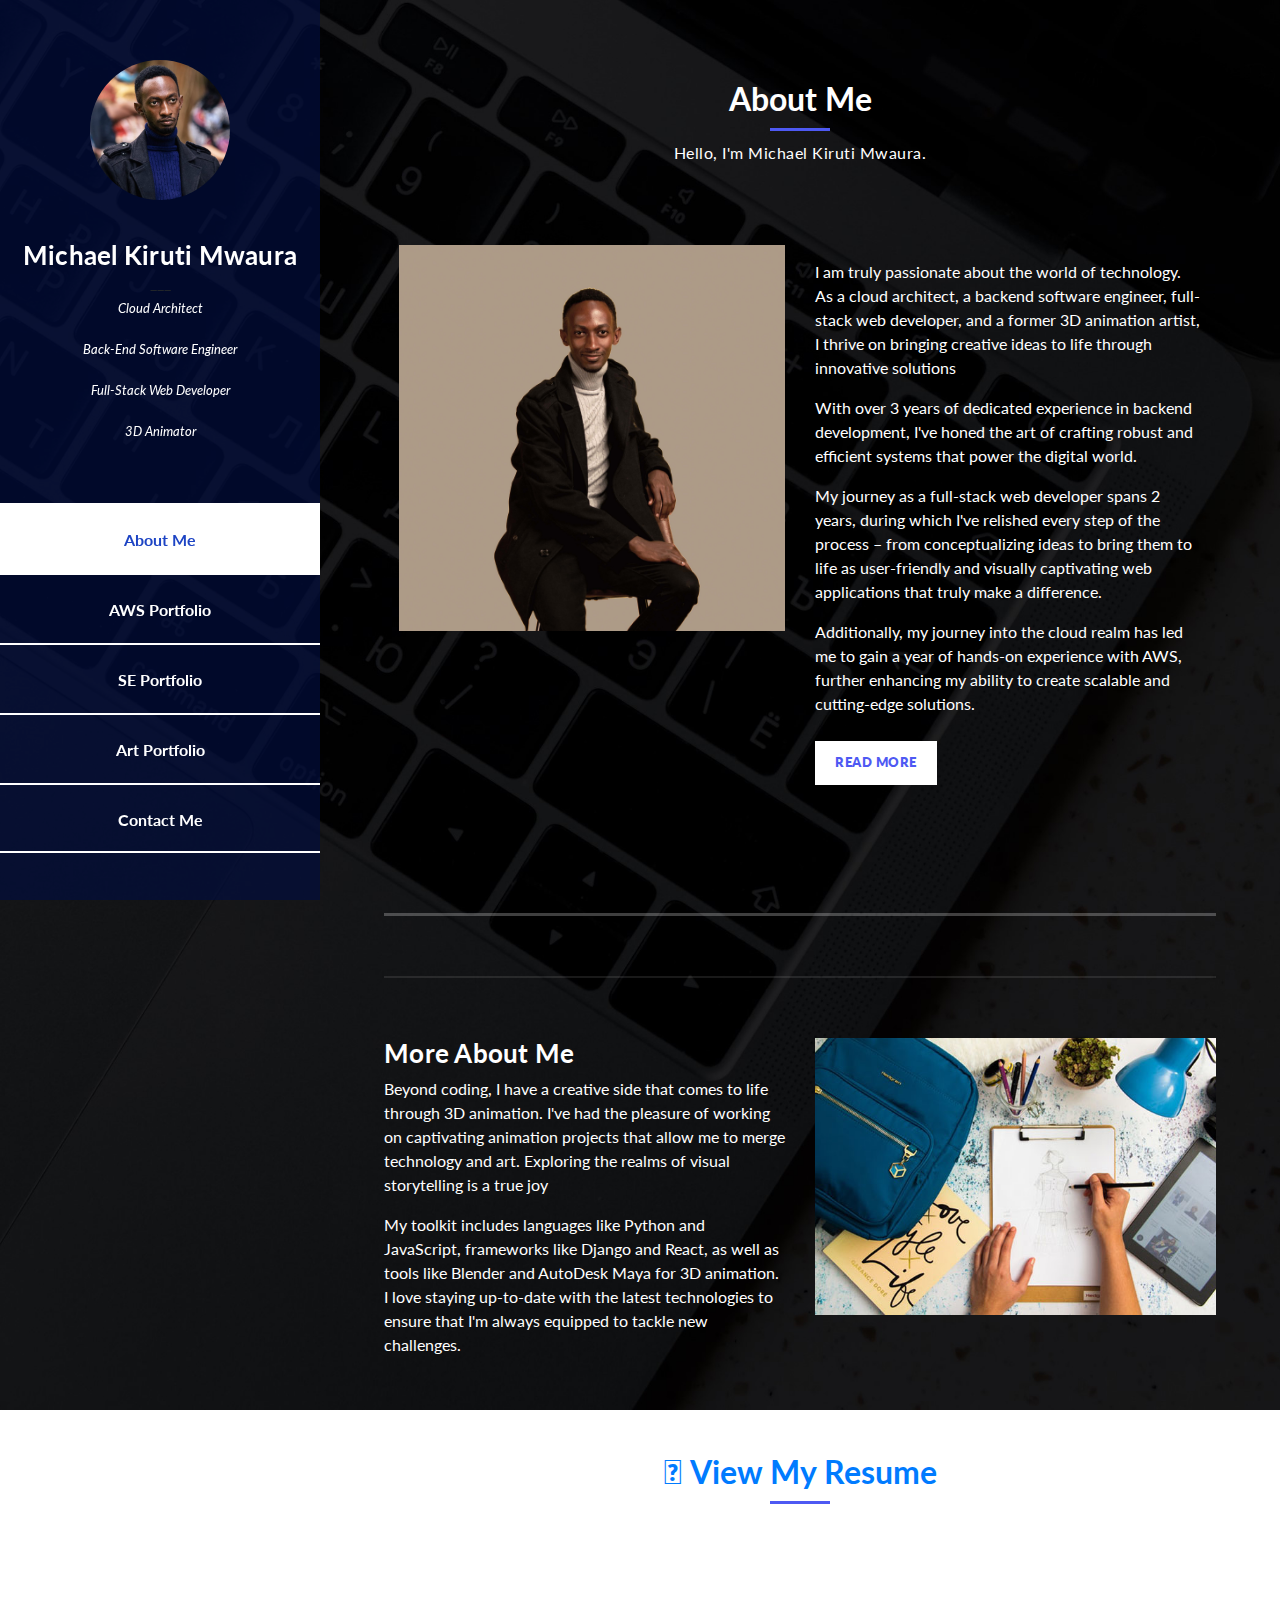
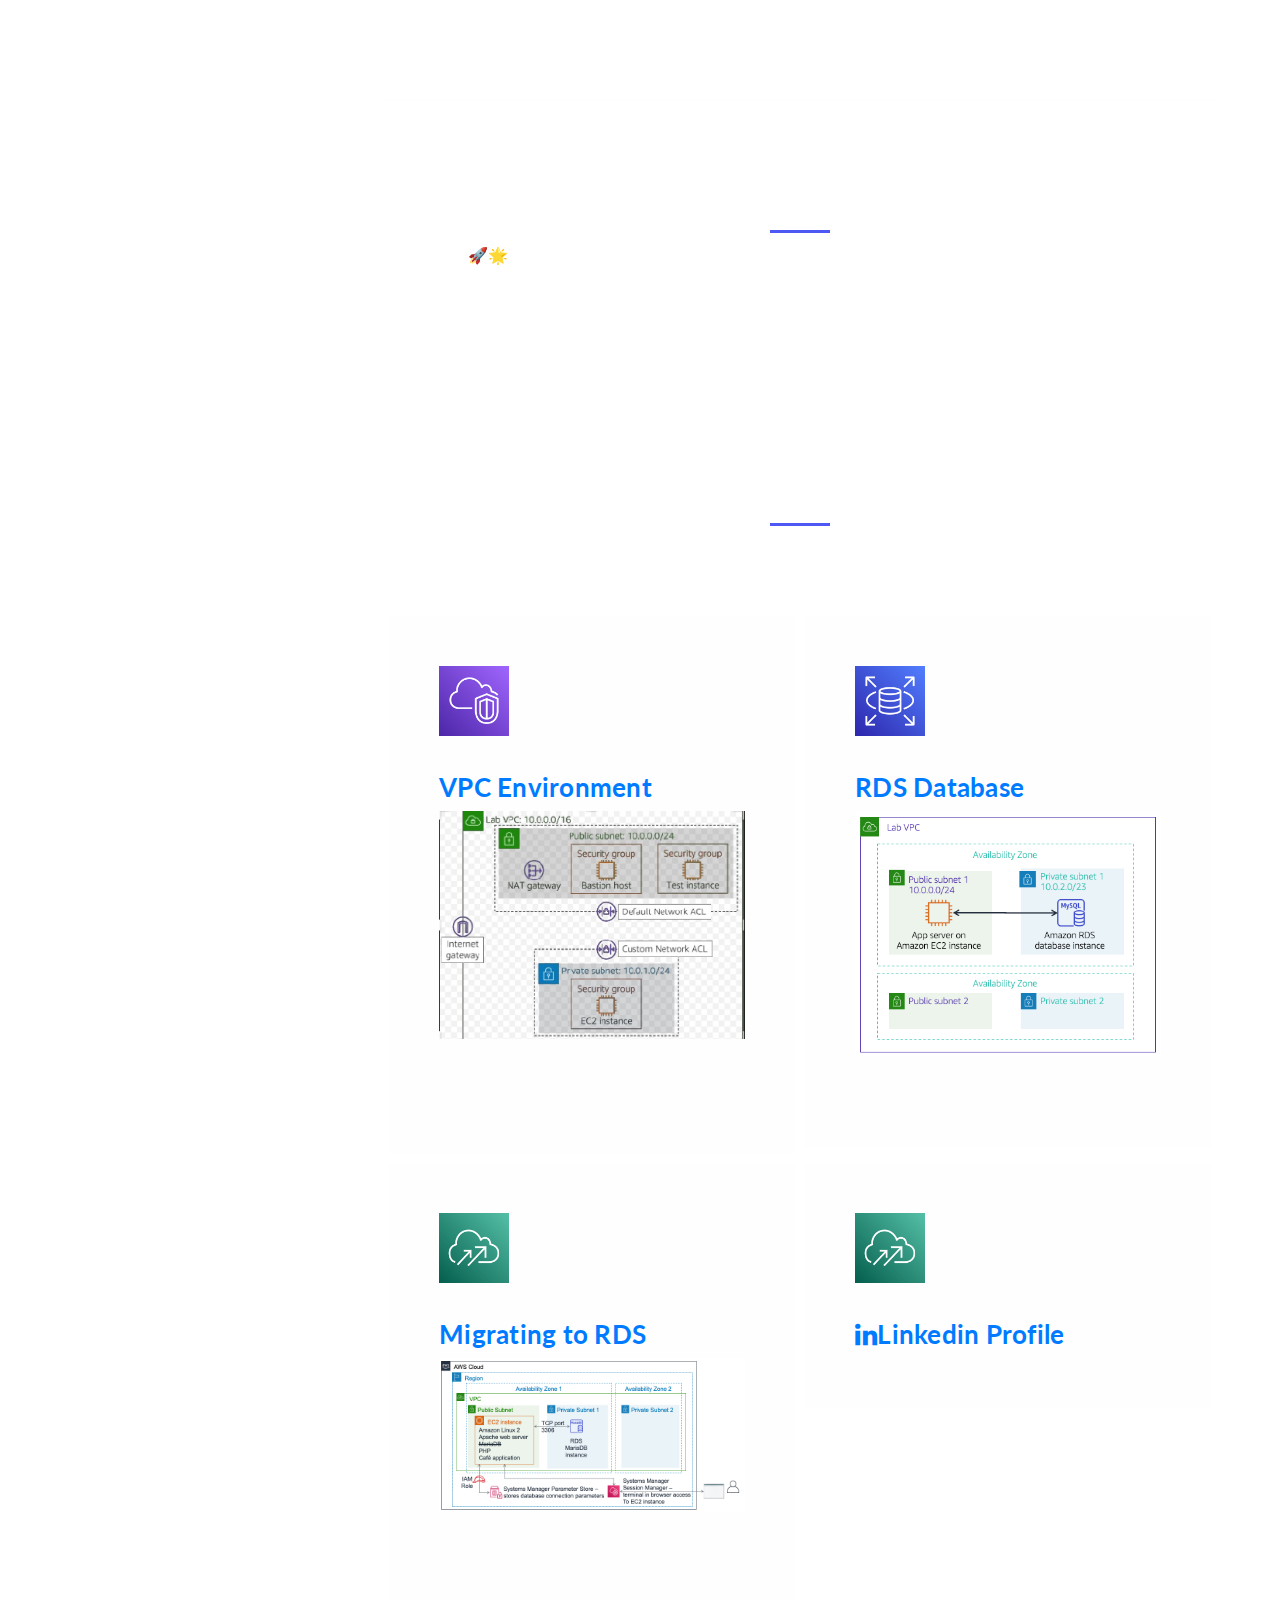
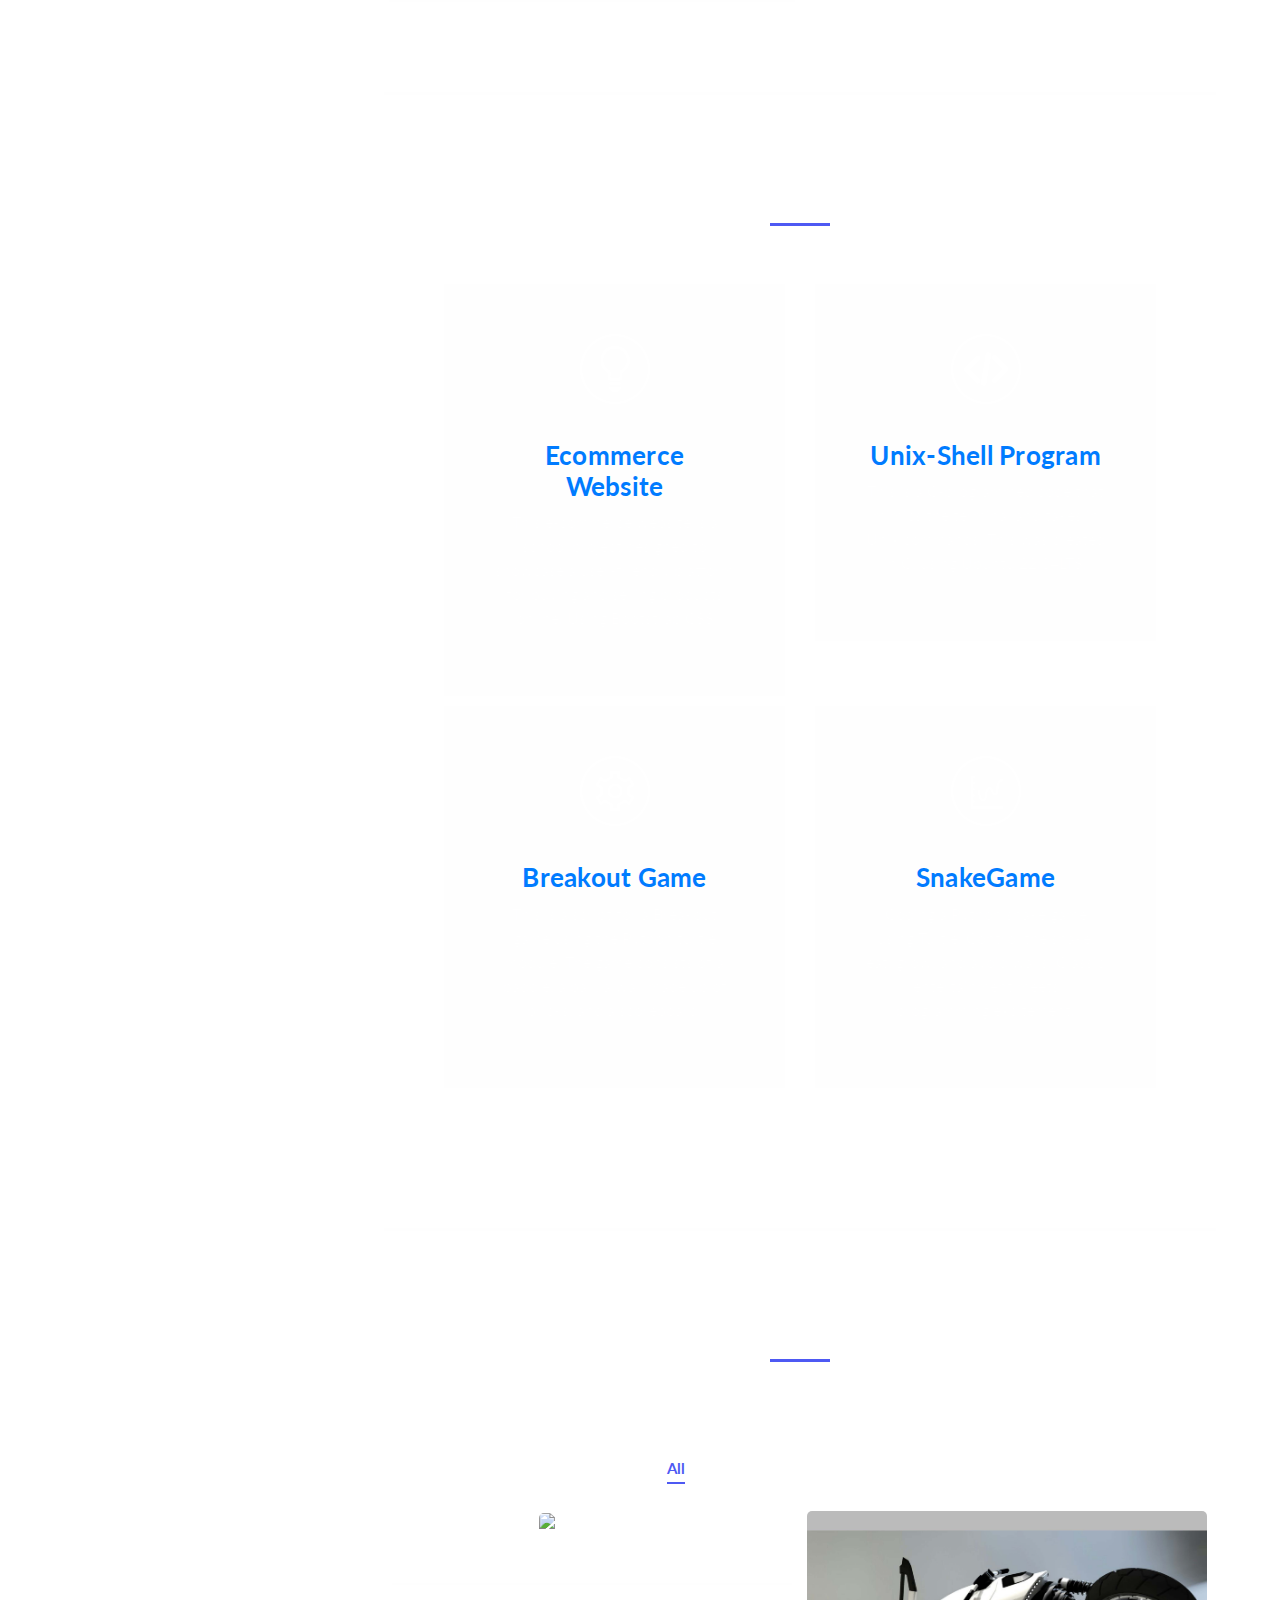
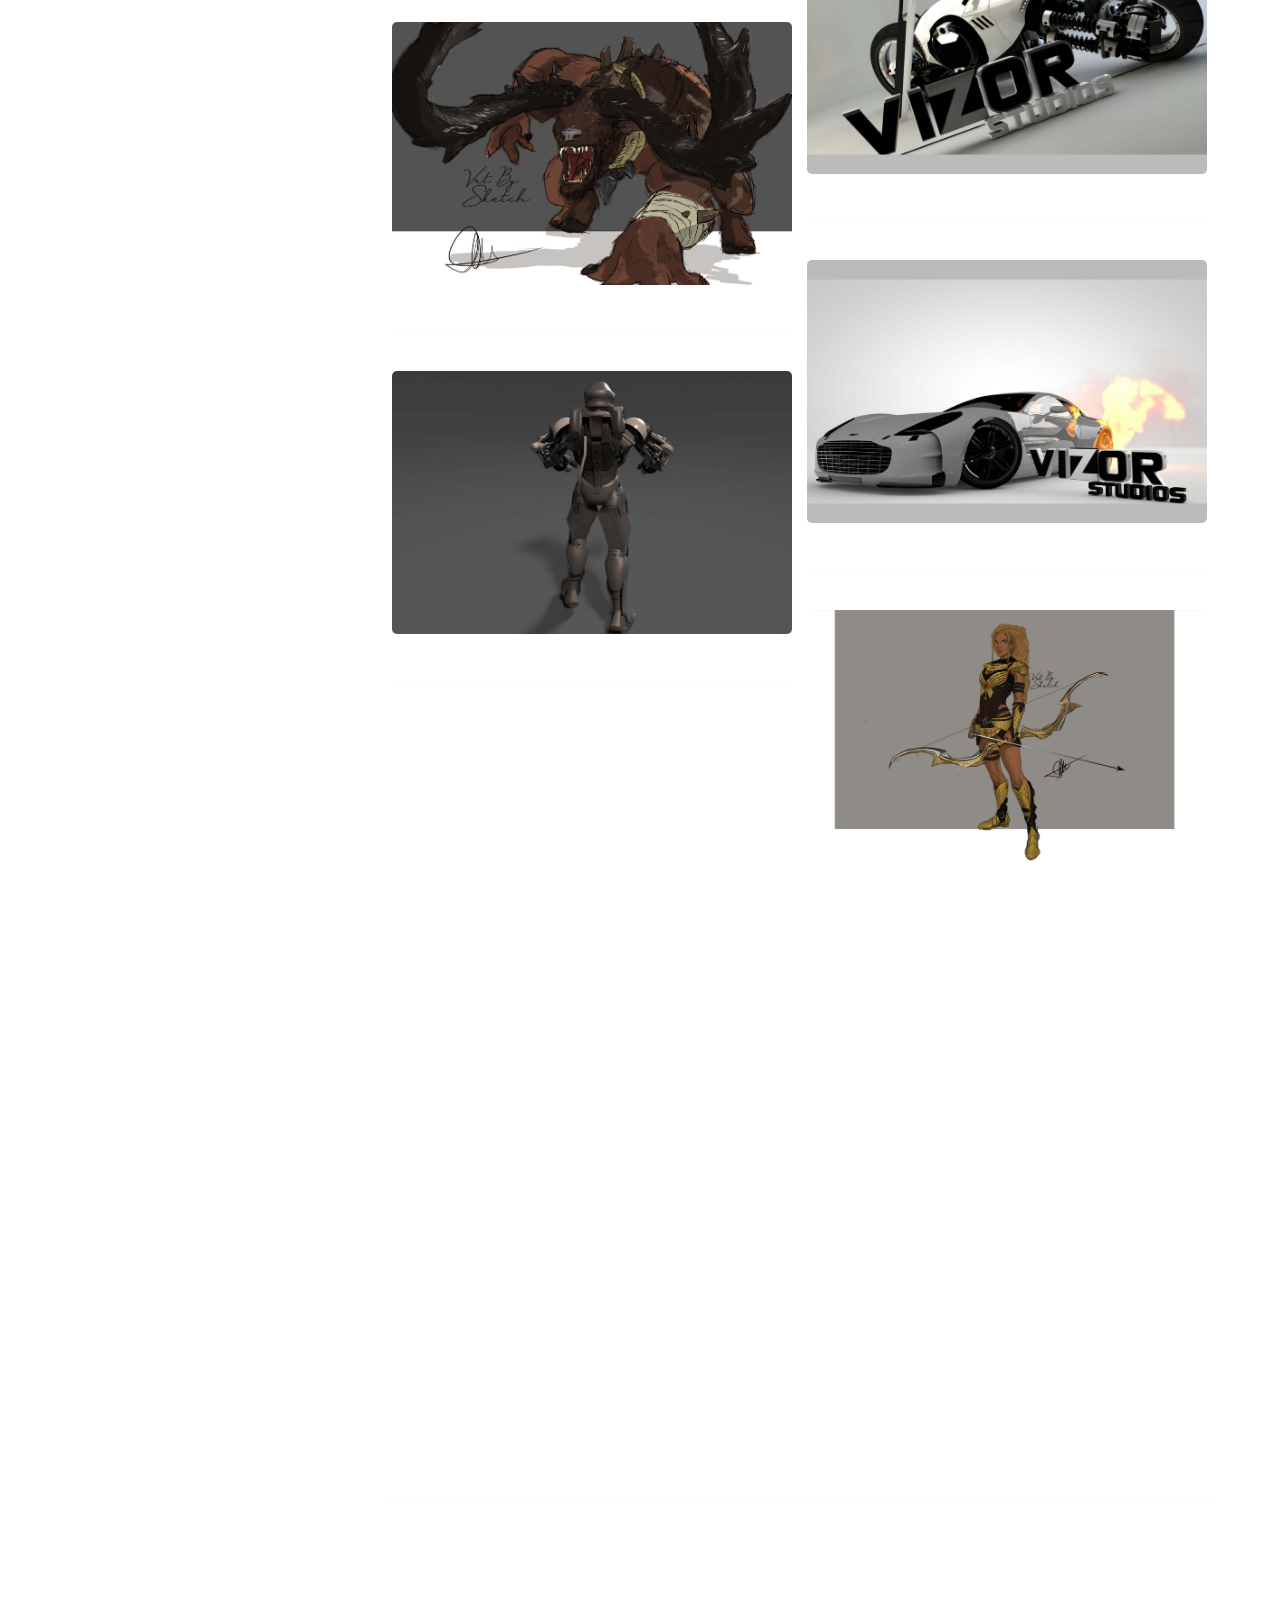
==== index.html @ 25916f0a "Update index.html" ====
<!DOCTYPE html>
<html lang="en">
  <head>
    <meta charset="utf-8" />
    <meta
      name="viewport"
      content="width=device-width, initial-scale=1, shrink-to-fit=no"
    />
    <meta name="description" content="" />
    <meta name="author" content="" />
    <link
      href="https://fonts.googleapis.com/css?family=Lato:100,300,400,700,900"
      rel="stylesheet"
    />
    <link rel="icon" href="assets/images/a-i.ico" type="image/x-icon">
    <link rel="shortcut icon" href="assets/images/a-i.ico" type="image/x-icon">
    <script src="https://kit.fontawesome.com/7d2559c882.js" crossorigin="anonymous"></script>

    <title>Michael</title>
    <!-- Bootstrap core CSS -->
    <link href="vendor/bootstrap/css/bootstrap.min.css" rel="stylesheet" />

    <!-- Additional CSS Files -->
    <link rel="stylesheet" href="assets/css/fontawesome.css" />
    <link rel="stylesheet" href="assets/css/templatemo-style.css" />
    <link rel="stylesheet" href="assets/css/owl.css" />
    <link rel="stylesheet" href="assets/css/lightbox.css" />
  </head>

  <body>
    <div id="page-wraper">
      <!-- Sidebar Menu -->
      <div class="responsive-nav">
        <i class="fa fa-bars" id="menu-toggle"></i>
        <div id="menu" class="menu">
          <i class="fa fa-times" id="menu-close"></i>
          <div class="container">
            <div class="image">
              <a href="#"><img src="assets/images/author-image.jpg" alt="" /></a>
            </div>
            <div class="author-content">
              <h4>Michael Kiruti Mwaura</h4>
              <div class="line-dec">___</div>
              <p><span>Cloud Architect</span></p>
              <p><span>Back-End Software Engineer</span></p>
              <p><span>Full-Stack Web Developer</span></p>
              <p><span>3D Animator</span></p>
            </div>
            <nav class="main-nav" role="navigation">
              <ul class="main-menu">
                <li><a href="#section1">About Me</a></li>
                <li><a href="#section2">AWS Portfolio</a></li>
                <li><a href="#section3">SE Portfolio</a></li>
                <li><a href="#section4">Art Portfolio</a></li>
                <li><a href="#section5">Contact Me</a></li>
              </ul>
            </nav>
            <div class="social-network">
              <ul class="soial-icons">
                <li>
                  <a href="https://www.linkedin.com/in/michaelkiruti/" target="_blank"><i class="fa fa-linkedin"></i></a>
                </li>
                <li>
                  <a href="https://github.com/Kiruti01" target="_blank"><i class="fa-brands fa-github"></i></a>
                </li>
                <li>
                  <a href="https://twitter.com/the_lordmikey" target="_blank"><i class="fa-brands fa-x-twitter"></i></a>
                </li>
                <li>
                  <a href="https://www.instagram.com/lordmikeyofficial/" target="_blank"><i class="fa fa-instagram"></i></a>
                </li>
                <li>
                  <a href="https://vimeo.com/michaelkiruti" target="_blank"><i class="fa fa-vimeo" aria-hidden="true"></i></a>
                </li>
              </ul>
            </div>
            <div class="copyright-text">
              <p>©Kiruti Michael, 2023</p>
            </div>
          </div>
        </div>
      </div>

      <section class="section about-me" data-section="section1">
        <div class="container">
          <div class="section-heading">
            <h2>About Me</h2>
            <div class="line-dec"></div>
            <span
              >Hello, I'm Michael Kiruti Mwaura.</span
            >
          </div>
          <div class="left-image-post">
            <div class="row">
              <div class="col-md-6">
                <div class="left-image">
                  <img src="assets/images/left-img.jpg" alt="" />
                </div>
              </div>
              <div class="col-md-6">
                <div class="right-text">
                  <p>
                    I am truly passionate about the world of technology. 
                    As a cloud architect, a backend software engineer, full-stack web developer, and a former 3D animation artist, 
                    I thrive on bringing creative ideas to life through innovative solutions
                  </p>
                  <p>
                    With over 3 years of dedicated experience in backend development, 
                    I've honed the art of crafting robust and efficient systems that power the digital world.
                  </p>
                  <p>
                    My journey as a full-stack web developer spans 2 years, 
                  during which I've relished every step of the process – from conceptualizing ideas 
                  to bring them to life as user-friendly and visually captivating web applications 
                  that truly make a difference.
                  </p> 
                  <p>
                    Additionally, my journey into the cloud realm 
                  has led me to gain a year of hands-on experience with AWS, 
                  further enhancing my ability to create scalable and cutting-edge solutions.
                  </p>
                  <div class="white-button">
                    <a href="bio.html" target="_blank">Read More</a>
                  </div>
                </div>
              </div>
            </div>
          </div>
          <div class="container">
            <a href=""><br></a>
          </div>
          <div class="container">
            <a href=""><br></a>
          </div>
        </div>
      </section>
      <section class="section about-me" data-section="section1">
        
        <div class="right-image-post">
          <div class="row">
            <div class="col-md-6">
              <div class="left-text">
                <h4>More About Me</h4>
                <p>
                    Beyond coding, I have a creative side that comes to life through 3D animation. 
                    I've had the pleasure of working on captivating animation projects that allow me to merge 
                    technology and art. Exploring the realms of visual storytelling is a true joy
                  </p>
                <p>
                  My toolkit includes languages like Python and JavaScript, frameworks like Django and React, 
                  as well as tools like Blender and AutoDesk Maya for 3D animation. 
                  I love staying up-to-date with the latest technologies to ensure that 
                  I'm always equipped to tackle new challenges.
                </p>
              </div>
            </div>
            <div class="col-md-6">
              <div class="right-image">
                <img src="assets/images/right-image.jpg" alt="" />
              </div>
            </div>
            <div class="container">
              <div class="section-heading">
                <h2>
                  <a href="assets/Michael Mwaura Resume.pdf" download="Michael_Mwaura_Resume.pdf">
                      <i class="fa-solid fa-download"></i> View My Resume
                  </a>
                </h2>
              
                <div class="line-dec"></div>
                <img src="assets/images/Michael Mwaura Resume.jpg" alt="" style="max-width: 30%; height: auto;">
                
              </div>
  
            </div>
          </div>
        </div>
      </section>

      <section class="section my-services" data-section="section2">
        <div class="container">
          <div class="section-heading">
            <h2>What I’m good at?</h2>
            <div class="line-dec"></div>
            <span
              >🚀🌟 With a dynamic skill set encompassing Python programming, 
              AWS cloud expertise, front-end, and back-end development, 
              as well as a flair for art and animation, I 
              excel in crafting seamless digital experiences that marry technology and creativity.</span
            >
               
            
          </div>
          
          
            
          
          <div class="section-heading">
            <h2>AWS Portfolio</h2>
            <div class="line-dec"></div>
          </div>
          <div class="row">
            <div class="col-md-6">
              <div class="service-item">
                <div class="s-second-service-icon service-icon"></div>
                <h4><a href="https://youtu.be/_eSgs-uD59c" target="_blank">VPC Environment</a></h4>
                <a href="https://youtu.be/_eSgs-uD59c" target="_blank"><img src="assets/images/vpc.jpg"></a>
                <p>
                  Creating a VPC Networking Environment for the Cafe.
                </p>
              </div>
            </div>
            <div class="col-md-6">
              <div class="service-item">
                <div class="f-first-service-icon service-icon"></div>
                <h4><a href="https://youtu.be/BGOMvhbOLWg" target="_blank">RDS Database</a></h4>
                <a href="https://youtu.be/BGOMvhbOLWg" target="_blank"><img src="assets/images/Creating an Amazon RDS Database.png"></a>
                <p>
                  Creating an Amazon RDS Database
                </p>
              </div>
            </div>
            <div class="col-md-6">
              <div class="service-item">
                <div class="t-third-service-icon service-icon"></div>
                <h4><a href="https://youtu.be/wtZ5yJQ8KIU" target="_blank">Migrating to RDS</a></h4>
                <a href="https://youtu.be/wtZ5yJQ8KIU" target="_blank"><img src="assets/images/Migrating a Database to Amazon RDS.png"></a>
                <p>
                  Migrating a Database to Amazon RDS</p>
              </div>
            </div>
            <div class="col-md-6">
              <div class="service-item">
                <div class="t-third-service-icon service-icon"></div>
                <h4><a href="https://www.linkedin.com/in/michaelkiruti/" target="_blank"><i class="fa fa-linkedin"></i>Linkedin Profile</a></h4>
              </div>
            </div>
            
          </div>
          
        </div>
      </section>

      <section class="section my-work" data-section="section3">
        <div class="container">
          <div class="section-heading">
            <h2>SE portfolio</h2>
            <div class="line-dec"></div>
          </br>
          </br>
            
            <div class="row">
              <div class="col-md-6">
                <div class="service-item">
                  <div class="first-service-icon service-icon"></div>
                  <h4><a href="https://kiruti01.github.io/Ecommerce_website.io/">Ecommerce Website</a></h4>
                  <p>
                    This e-commerce website is a school project designed to showcase a user-friendly platform for buying and selling products online. Using Bootstrap CSS</p>
                </div>
              </div>
              <div class="col-md-6">
                <div class="service-item">
                  <div class="second-service-icon service-icon"></div>
                  <h4><a href="https://github.com/Kiruti01/simple_shell">Unix-Shell Program</a></h4>
                  <p>
                    This is a C-programmed code that mimics the terminal and takes in Unix commands. This was created in C, using Ubuntu 22.04LTS.
                  </p>
                </div>
              </div>
              <div class="col-md-6">
                <div class="service-item">
                  <div class="third-service-icon service-icon"></div>
                  <h4><a href="https://github.com/Kiruti01/GAME_DEV_break_out_game">Breakout Game</a></h4>
                  <p>
                    This is a script for a Breakout game using the Python turtle module. The game consists of a paddle, a ball, a wall made up of bricks, and a scoreboard.
                  </p>
                </div>
              </div>
              <div class="col-md-6">
                <div class="service-item">
                  <div class="fourth-service-icon service-icon"></div>
                  <h4><a href="https://github.com/Kiruti01/GAME_DEV_snakegame">SnakeGame</a></h4>
                  <p>
                    Coding a Python snake game using Turtle: Control the snake, eat, grow, and avoid walls. Classic entertainment meets programming excitement.
                </div>
              </div>
            </div>
          </div>
          </div>
      </section>

      <section class="section my-work" data-section="section4">
        <div class="container">
          <div class="section-heading">
            <h2>Art/ Animation Portfolio</h2>
            <div class="line-dec"></div>
            <span
              >Here is some of my Art Work</span
            >
          </div>
          <div class="row">
            <div class="isotope-wrapper">
              <form class="isotope-toolbar">
                <label
                  ><input
                    type="radio"
                    data-type="*"
                    checked=""
                    name="isotope-filter"
                  />
                  <span>all</span></label
                >
                <label
                  ><input
                    type="radio"
                    data-type="vizor"
                    name="isotope-filter"
                  />
                  <span>Vizor</span></label
                >
                <label
                  ><input
                    type="radio"
                    data-type="recuva"
                    name="isotope-filter"
                  />
                  <span>Recuva</span></label
                >
                <label
                  ><input
                    type="radio"
                    data-type="marked ones"
                    name="isotope-filter"
                  />
                  <span>Marked Ones</span></label
                >
              </form>
              <div class="isotope-box">
                <div class="isotope-item" data-type="recuva">
                  <figure class="snip1321">
                    <img
                      src="assets/images/portfolio-01.jpg"
                      alt="sq-sample26"
                    />
                    <figcaption>
                      <a
                        href="assets/images/portfolio-01.jpg"
                        data-lightbox="image-1"
                        data-title="Caption"
                        ><i class="fa fa-search"></i
                      ></a>
                      <h4>Game Development</h4>
                      <span>from Project "Recuva"</span>
                    </figcaption>
                  </figure>
                </div>

                <div class="isotope-item" data-type="vizor">
                  <figure class="snip1321">
                    <img
                      src="assets/images/portfolio-02.jpg"
                      alt="sq-sample26"
                    />
                    <figcaption>
                      <a
                        href="assets/images/portfolio-02.jpg"
                        data-lightbox="image-1"
                        data-title="Caption"
                        ><i class="fa fa-search"></i
                      ></a>
                      <h4>Bikes</h4>
                      <span>Vizor Creative Studios</span>
                    </figcaption>
                  </figure>
                </div>

                <div class="isotope-item" data-type="marked ones">
                  <figure class="snip1321">
                    <img
                      src="assets/images/portfolio-03.jpg"
                      alt="sq-sample26"
                    />
                    <figcaption>
                      <a
                        href="assets/images/portfolio-03.jpg"
                        data-lightbox="image-1"
                        data-title="Caption"
                        ><i class="fa fa-search"></i
                      ></a>
                      <h4>Monster Art</h4>
                      <span>from Project "Marked Ones"</span>
                    </figcaption>
                  </figure>
                </div>

                <div class="isotope-item" data-type="vizor">
                  <figure class="snip1321">
                    <img
                      src="assets/images/portfolio-04.jpg"
                      alt="sq-sample26"
                    />
                    <figcaption>
                      <a
                        href="assets/images/portfolio-04.jpg"
                        data-lightbox="image-1"
                        data-title="Caption"
                        ><i class="fa fa-search"></i
                      ></a>
                      <h4>Cars</h4>
                      <span>Vizor Creative Studios</span>
                    </figcaption>
                  </figure>
                </div>

                <div class="isotope-item" data-type="recuva">
                  <figure class="snip1321">
                    <img
                      src="assets/images/portfolio-05.jpg"
                      alt="sq-sample26"
                    />
                    <figcaption>
                      <a
                        href="assets/images/portfolio-05.jpg"
                        data-lightbox="image-1"
                        data-title="Caption"
                        ><i class="fa fa-search"></i
                      ></a>
                      <h4>Exo Suits</h4>
                      <span>From Project "Recuva"</span>
                    </figcaption>
                  </figure>
                </div>

                <div class="isotope-item" data-type="marked ones">
                  <figure class="snip1321">
                    <img
                      src="assets/images/portfolio-06.jpg"
                      alt="sq-sample26"
                    />
                    <figcaption>
                      <a
                        href="assets/images/portfolio-06.jpg"
                        data-lightbox="image-1"
                        data-title="Caption"
                        ><i class="fa fa-search"></i
                      ></a>
                      <h4>Character Art</h4>
                      <span>Archer from Project "Marked Ones"</span>
                    </figcaption>
                  </figure>
                </div>             
                
              </div>
              <div>
                <div style="padding:56.25% 0 0 0;position:relative;">
                  <iframe src="https://player.vimeo.com/video/742595121?badge=0&amp;autopause=0&amp;quality_selector=1&amp;player_id=0&amp;app_id=58479" frameborder="0" allow="autoplay; fullscreen; picture-in-picture" style="position:absolute;top:0;left:0;width:100%;height:100%;" title="Animation Portfolio.mp4">
                  </iframe>
                </div>
                <script src="https://player.vimeo.com/api/player.js"></script>
              </div>
            </div>
          </div>
        </div>
      </section>

      <section class="section contact-me" data-section="section5">
        <div class="container">
          <div class="section-heading">
            <h2>Contact Me</h2>
            <div class="line-dec"></div>
          </div>
          <div class="text-center">
            <h2>Email: mikekirutic@gmail.com</h2>
          </div>
      </section>
    </div>

    <!-- Scripts -->
    <!-- Bootstrap core JavaScript -->
    <script src="vendor/jquery/jquery.min.js"></script>
    <script src="vendor/bootstrap/js/bootstrap.bundle.min.js"></script>

    <script src="assets/js/isotope.min.js"></script>
    <script src="assets/js/owl-carousel.js"></script>
    <script src="assets/js/lightbox.js"></script>
    <script src="assets/js/custom.js"></script>
    <script>
      //according to loftblog tut
      $(".main-menu li:first").addClass("active");

      var showSection = function showSection(section, isAnimate) {
        var direction = section.replace(/#/, ""),
          reqSection = $(".section").filter(
            '[data-section="' + direction + '"]'
          ),
          reqSectionPos = reqSection.offset().top - 0;

        if (isAnimate) {
          $("body, html").animate(
            {
              scrollTop: reqSectionPos
            },
            800
          );
        } else {
          $("body, html").scrollTop(reqSectionPos);
        }
      };

      var checkSection = function checkSection() {
        $(".section").each(function() {
          var $this = $(this),
            topEdge = $this.offset().top - 80,
            bottomEdge = topEdge + $this.height(),
            wScroll = $(window).scrollTop();
          if (topEdge < wScroll && bottomEdge > wScroll) {
            var currentId = $this.data("section"),
              reqLink = $("a").filter("[href*=\\#" + currentId + "]");
            reqLink
              .closest("li")
              .addClass("active")
              .siblings()
              .removeClass("active");
          }
        });
      };

      $(".main-menu").on("click", "a", function(e) {
        e.preventDefault();
        showSection($(this).attr("href"), true);
      });

      $(window).scroll(function() {
        checkSection();
      });
    </script>
  </body>
</html>
---- assets/css/templatemo-style.css ----
@import url(fontawesome.css);
@import url("https://fonts.googleapis.com/css?family=Lato:100,300,400,700,900");
body {
    font-family: 'Lato', sans-serif;
}

#page-wraper {
    background: url(../images/tech-bg.jpg) no-repeat center center fixed;
    -webkit-background-size: cover;
    -moz-background-size: cover;
    -o-background-size: cover;
    background-size: cover;
    width: 100%;
}
.text-center h2 {
    font-family: Arial, Helvetica, sans-serif;
    font-size: 28px;
}
.icon-list {
    margin-top: 20px;
    font-size: 28px; /* Adjust the font size to make the icons bigger */
    color: #fff;
    display: flex; /* Display the icons in a row */
    align-items: center; /* Align icons vertically in the middle */
    justify-content: center;
}

.icon {
    margin-right: 20px; /* Add spacing between icons */
    margin-bottom: 10px;
}
.email {
    margin-bottom: 5vh;
}
.video-container {
    text-align: center;
}
 /* Stick the copyright text to the bottom */
.footer {
    position: absolute;
    bottom: 0;
    width: 100%;
    padding: 10px 0;
    text-align: center;
}


/* Basic */

body {
    overflow-x: hidden;
}

input,
select,
textarea {
    outline: none;
}

a,
a:hover {
    text-decoration: none;
}

p {
    font-size: 16px;
    line-height: 24px;
    color: #fff;
}

h4 {
    font-size: 26px;
    font-weight: 700;
    color: #fff;
    letter-spacing: 0.25px;
}

img {
    width: 100%;
    overflow: hidden;
}

ul {
    padding: 0;
    margin: 0;
    list-style: none;
}

ul li {
    display: inline-block;
}

html {
    -webkit-box-sizing: border-box;
    -moz-box-sizing: border-box;
    box-sizing: border-box;
}

*,
*:before,
*:after {
    -webkit-box-sizing: inherit;
    -moz-box-sizing: inherit;
    box-sizing: inherit;
}

.clearfix {
    zoom: 1;
}

.clearfix:before,
.clearfix:after {
    content: "";
    display: table;
}

.clearfix:after {
    clear: both;
}

.container {
    margin: 0 auto;
}

.main-nav {
    text-align: center;
}

.main-nav li:last-child a {
    border-bottom: 2px solid #fff;
}

.main-nav li {
    display: block;
}

.main-nav li a {
    height: 70px;
    line-height: 70px;
    display: inline-block;
    font-size: 16px;
    font-weight: 700;
    color: #fff;
    width: 100%;
    transition: all 0.5s;
    border-top: 2px solid #fff;
}

.main-nav li:hover a,
.main-nav li.active a {
    background: #fff;
    color: #1d44c4;
}

/* Sidebar Menu */

.menu .image {
    margin-top: 60px;
}

.menu .image img {
    width: 140px;
    height: 140px;
    border-radius: 50%;
    text-align: center;
}

.menu .author-content {
    margin: 40px 0px 60px 0px;
}

.menu .author-content h4 {
    margin-bottom: 0px;
}

.menu .author-content span {
    font-size: 13px;
    font-style: italic;
    color: #fff;
}

.menu .social-network {
    margin-top: 60px;
}

.menu .social-network ul li {
    margin: 0 3px;
}

.menu .social-network ul li a {
    width: 40px;
    height: 40px;
    display: inline-block;
    text-align: center;
    line-height: 40px;
    background-color: rgba(0, 0, 0, 0.2);
    color: #fff;
    font-size: 14px;
    transition: all 0.5s;
}

.menu .social-network ul li a:hover {
    background-color: #fff;
    color: #0011ff;
}

.menu .copyright-text {
    position: relative;
    margin-top: 60px;
}

.menu .copyright-text p {
    border-top: 1px solid rgba(250, 250, 250, 0.1);
    display: inline-block;
    width: 100%;
    padding-left: 30px;
    padding-right: 30px;
    padding-top: 30px;
    font-size: 13px;
}

.menu:before,
.menu:after {
    content: "";
    display: table;
}

.menu:after {
    clear: both;
}

.menu a {
    text-decoration: none;
    color: inherit;
}

.menu {
    text-align: center;
}

.menu::-webkit-scrollbar {
    display: none;
}

.menu {
    left: 10%;
  -webkit-transition: -webkit-transform 233ms cubic-bezier(0, 0, 0.21, 1);
  -webkit-overflow-scrolling: touch;
  background-color: #020d3db0;
  box-sizing: border-box;
  height: 100vh;  
  max-height: 100vh !important;
  max-width: 80vw !important;
  min-width: 45px !important;
  outline: none;
  overflow-x: hidden !important;
  overflow-y: auto !important;
  padding: 0;
  position: fixed !important;
  top: calc(0px);  
  width: 20%;
  will-change: transform;
  z-index: 9999 !important;
}

.menu-toggle {
  color: #fff;
  cursor: pointer;
  font-size: 25px;
  position: fixed;
  right: 25px;
  top: 25px;
}

#menu-toggle {
    z-index: 999;
    cursor: pointer;
    position: fixed;
    top: 0;
    left: 0;
    color: #4e59f3;
    background-color: #fff;
    width: 60px;
    height: 60px;
    text-align: center;
    display: inline-block;
    line-height: 60px;
}

.menu-close {
  cursor: pointer;
}

#menu-close {
    cursor: pointer;
    text-align: right;
    color: #4e59f3;
    background-color: #fff;
    width: 100%;
    height: 60px;
    text-align: center;
    display: inline-block;
    line-height: 60px;
}


/* Section */

.section {
    color: #fff;
    width: 55%;
    right: 10%;
    left: 35%;
    position: relative;
    min-height: 70vh;
    padding-bottom: 80px;
    border-bottom: 3px solid rgba(250, 250, 250, 0.25);
}

.section-heading {
    text-align: center;
    padding: 80px 45px;
}

.section-heading h2 {
    font-size: 32px;
    font-weight: 700;
    color: #fff;
}

.section-heading .line-dec {
    width: 60px;
    height: 3px;
    background-color: #4e59f3;
    margin: 10px auto;
}

.section-heading span {
    margin-top: 5px;
    font-size: 16px;
    color: #fff;
    letter-spacing: 0.5px;
}


/* Buttons */

.white-button a {
    display: inline-block;
    padding: 12px 20px;
    background-color: #fff;
    color: #4e59f3;
    font-size: 13px;
    font-weight: 800;
    letter-spacing: 0.5px;
    text-transform: uppercase;
    transition: all 0.5s;
}

.white-button a:hover {
    background-color: #5456ff;
    color: #fff;
}

button {
    display: inline-block;
    padding: 10px 20px;
    background-color: #fff;
    color: #4e59f3;
    font-size: 12px;
    font-weight: 800;
    letter-spacing: 0.5px;
    text-transform: uppercase;
    transition: all 0.5s;
    border: none;
    outline: none;
    cursor: pointer;
}

button:hover {
    outline: none;
    background-color: #4e59f3;
    color: #fff;
}


/* Left & Right Post */

.right-image-post {
    margin-top: 60px;
    padding-top: 60px;
    border-top: 2px solid rgba(250, 250, 250, 0.1);
}

.left-image img,
. img {
    border-radius: 5px;
}

.-post h4,
.left-image-post h4 {
    margin-top: 30px;
}

.-post p,
.left-image-post p {
    margin-top: 20px;
}

.-post .white-button,
.left-image-post .white-button {
    margin-top: 30px;
}


/* Services */

.my-services .col-md-6 {
    padding-left: 5px;
    padding-right: 5px;
}

.service-item {
    margin-bottom: 10px;
    padding: 50px;
    background-color: rgba(250, 250, 250, 0.1);
    transition: all 0.5s;
}

.service-item h4 {
    transition: all 0.5s;
}

.service-item p {
    transition: all 0.5s;
}

.service-item:hover {
    background-color: rgba(250, 250, 250, 1);
}

.service-item:hover h4 {
    color: #1e1e1e;
}

.service-item:hover p {
    color: #4a4a4a;
}

.service-item .service-icon {
    width: 70px;
    height: 70px;
    display: inline-block;
    margin-bottom: 30px;
    background-size: cover;
    background-repeat: no-repeat;
    transition: all 0.5s;
}

.service-item .first-service-icon {
    background-image: url(../images/first-white-icon.png);
}

.service-item .f-first-service-icon {
    background-image: url(../images/RDS.png);
}

.service-item:hover .first-service-icon {
    background-image: url(../images/first-main-icon.png);
}

.service-item .second-service-icon {
    background-image: url(../images/second-white-icon.png);
}

.service-item .s-second-service-icon {
    background-image: url(../images/Virtual\ Private\ Cloud.png);
}

.service-item:hover .second-service-icon {
    background-image: url(../images/second-main-icon.png);
}

.service-item .third-service-icon {
    background-image: url(../images/third-white-icon.png);
}

.service-item .t-third-service-icon {
    background-image: url(../images/Application\ Migration\ Service.png);
}

.service-item:hover .third-service-icon {
    background-image: url(../images/third-main-icon.png);
}

.service-item .fourth-service-icon {
    background-image: url(../images/fourth-white-icon.png);
}

.service-item:hover .fourth-service-icon {
    background-image: url(../images/fourth-main-icon.png);
}


/* My Work */

section.my-work .section-heading {
    text-align: center;
    padding: 80px 45px 50px 45px;
}

.isotope-wrapper {
    position: relative;
    width: 100%;
    margin: auto;
}

.isotope-toolbar input[type="radio"] {
    display: none;
}

.isotope-toolbar span {
    text-transform: capitalize;
    display: inline-block;
    margin-right: 15px;
    padding-bottom: 3px;
    font-size: 15px;
    font-weight: 700;
    border-bottom: 2px solid transparent;
    transform: ease-in-out 0.5s;
    cursor: pointer;
}

.isotope-toolbar input[type="radio"]:checked + span {
    color: #4e59f3;
    border-bottom: 2px solid #4e59f3;
}

.isotope-box {
    position: relative;
    width: 100%;
}

.isotope-toolbar {
    text-align: center;
    margin: 10px;
}

.isotope-toolbar p {
    border-top: 1px solid #fff;
    padding-top: 15px;
}

.isotope-toolbar a {
    color: #fff;
}

.isotope-item {
    position: relative;
    width: 48%;
    margin: 1%;
    border-bottom: 2px solid rgba(250,250,250,0.1);
    padding-bottom: 30px;
    margin-bottom: 30px;
}

.isotope-item img {
    top: 0;
    left: 0;
    width: 100%;
    height: 100%;
    border-radius: 5px;
}

.lazyload {
    background: #f7f7f7;
}

.lazyloading {
    background: #f7f7f7 url(//afarkas.github.io/lazysizes/assets/imgs/loader.gif) no-repeat center;
    min-height: 60px;
}

figure.snip1321 {
  overflow: hidden;
  text-align: center;
  -webkit-perspective: 50em;
  perspective: 50em;
}
figure.snip1321 * {
  -webkit-box-sizing: padding-box;
  box-sizing: padding-box;
  -webkit-transition: all 0.2s ease-out;
  transition: all 0.2s ease-out;
}
figure.snip1321 figcaption {
  top: 50%;
  left: 20px;
  right: 20px;
  position: absolute;
  opacity: 0;
  z-index: 1;
}
figure.snip1321 h4 {
    margin-top: 15px;
  margin-bottom: 5px;
  color: #232323;
}
figure.snip1321 span {
    font-size: 14px;
    font-style: italic;
    display: block;
    color: #7a7a7a;
}
figure.snip1321 i {
  position: relative!important;
  font-size: 18px;
  background-color: #4e59f3;
  width: 40px;
  height: 40px;
  display: inline-block;
  text-align: center;
  line-height: 40px;
  border-radius: 5px;
  color: #fff;
}
figure.snip1321:after {
  background-color: #ffffff;
  position: absolute;
  content: "";
  display: block;
  top: 20px;
  left: 20px;
  right: 20px;
  bottom: 20px;
  -webkit-transition: all 0.4s ease-in-out;
  transition: all 0.4s ease-in-out;
  -webkit-transform: rotateX(-90deg);
  transform: rotateX(-90deg);
  -webkit-transform-origin: 50% 50%;
  -ms-transform-origin: 50% 50%;
  transform-origin: 50% 50%;
  opacity: 0;
}
figure.snip1321 a {
  left: 0;
  right: 0;
  top: 0;
  bottom: 0;
  z-index: 1;
}
figure.snip1321:hover figcaption,
figure.snip1321.hover figcaption {
  -webkit-transform: translateY(-50%);
  transform: translateY(-50%);
  opacity: 1;
  -webkit-transition-delay: 0.2s;
  transition-delay: 0.2s;
}
figure.snip1321:hover:after,
figure.snip1321.hover:after {
  -webkit-transform: rotateX(0);
  transform: rotateX(0);
  opacity: 0.9;
}


/* Contact Me */

section.contact-me {
    border-bottom: none;
}

#contact input {
    background-color: rgba(250,250,250,0.1);
    border: 1px solid rgba(250,250,250,1);
    border-radius: 0px;
    margin-bottom: 30px;
    color: #fff;
    font-size: 14px;
    height: 40px;
    line-height: 40px;
    width: 100%;
    padding-left: 15px;
}

#contact input:focus {
    outline: none;
    box-shadow: none;
}

#contact textarea {
    background-color: rgba(250,250,250,0.1);
    border: 1px solid rgba(250,250,250,1);
    border-radius: 0px;
    margin-bottom: 30px;
    color: #fff;
    font-size: 14px;
    height: 180px;
    max-height: 220px;
    line-height: 40px;
    width: 100%;
    padding-left: 15px;
}

#contact textarea:focus {
    outline: none;
    box-shadow: none;
}

#contact {
    text-align: center;
}

@media screen and (max-width: 1680px) {
    .menu {
        left: 5%;
    }

    .section {
        color: #fff;
        width: 65%;
        right: 5%;
        left: 30%;
    }
}

@media screen and (max-width: 1680px) and (min-width: 846px) { 
    .menu .social-network ul li a {
        width: 36px;
        height: 36px;
        line-height: 36px;
    }

    .menu .social-network ul li {
        margin: 0;
    }

    .menu .image {
        margin-top: 60px;
    }
}

@media screen and (max-width: 1280px) {
    .menu {
        left: 0%;
    }

    .-post h4,
    .left-image-post h4 {
        margin-top: 0px;
    }

    .-post p,
    .left-image-post p {
        margin-top: 15px;
    }

    .-post .white-button,
    .left-image-post .white-button {
        margin-top: 25px;
    }

}

.menu .container {
    padding-left: 0;
    padding-right: 0;
}

@media screen and (max-width: 1280px) and (min-width: 846px) {
    .menu {
        width: 25%;
    }
}

#menu-toggle,
#menu-close {
    display: none;
}  

@media screen and (max-width: 845px) {        
    #menu-toggle,
    #menu-close {
        display: inline-block;
    }    

    .menu {        
        width: 320px;
        -webkit-transform: translateX(-100%) !important;
        transform: translateX(-100%) !important;
        transition: -webkit-transform 233ms cubic-bezier(0, 0, 0.21, 1);
        transition: transform 233ms cubic-bezier(0, 0, 0.21, 1);
        transition: transform 233ms cubic-bezier(0, 0, 0.21, 1), -webkit-transform 233ms cubic-bezier(0, 0, 0.21, 1);
    }

    .menu .image {
        margin-top: 40px;        
    }

    .menu .image img {
        width: 120px;
        height: 120px;
    }

    .menu .author-content {
        margin: 20px 0px 40px 0px;
    }

    .menu .container {
        padding-left: 15px;
        padding-right: 15px;
    }

    .menu.open {
        display: inline-block;
        -webkit-transform: translateX(0) !important;
                transform: translateX(0) !important;
    }

    .responsive-nav {
        display: inline-block;
    }
    .section {
        width: 94%;
        right: 3%;
        left: 3%;
    }
    .isotope-item {
        width: 94%;
        margin: 3%;
    }
    .left-image-post img {
        margin-bottom: 30px;
    }
    .-post img {
        margin-top: 30px;
    }
    .isotope-item {
        border-bottom: none;
        text-align: center;
    }
    .isotope-toolbar {
        margin-bottom: 20px;
    }

  
    
@media screen and (max-width: 768px) {
    .icon-list {
        font-size: 24px; /* Decrease font size for smaller screens */
    }

    .icon {
        margin-right: 10px; /* Reduce spacing between icons */
        margin-bottom: 5px; /* Reduce spacing between stacked icons */
    }
} 
}
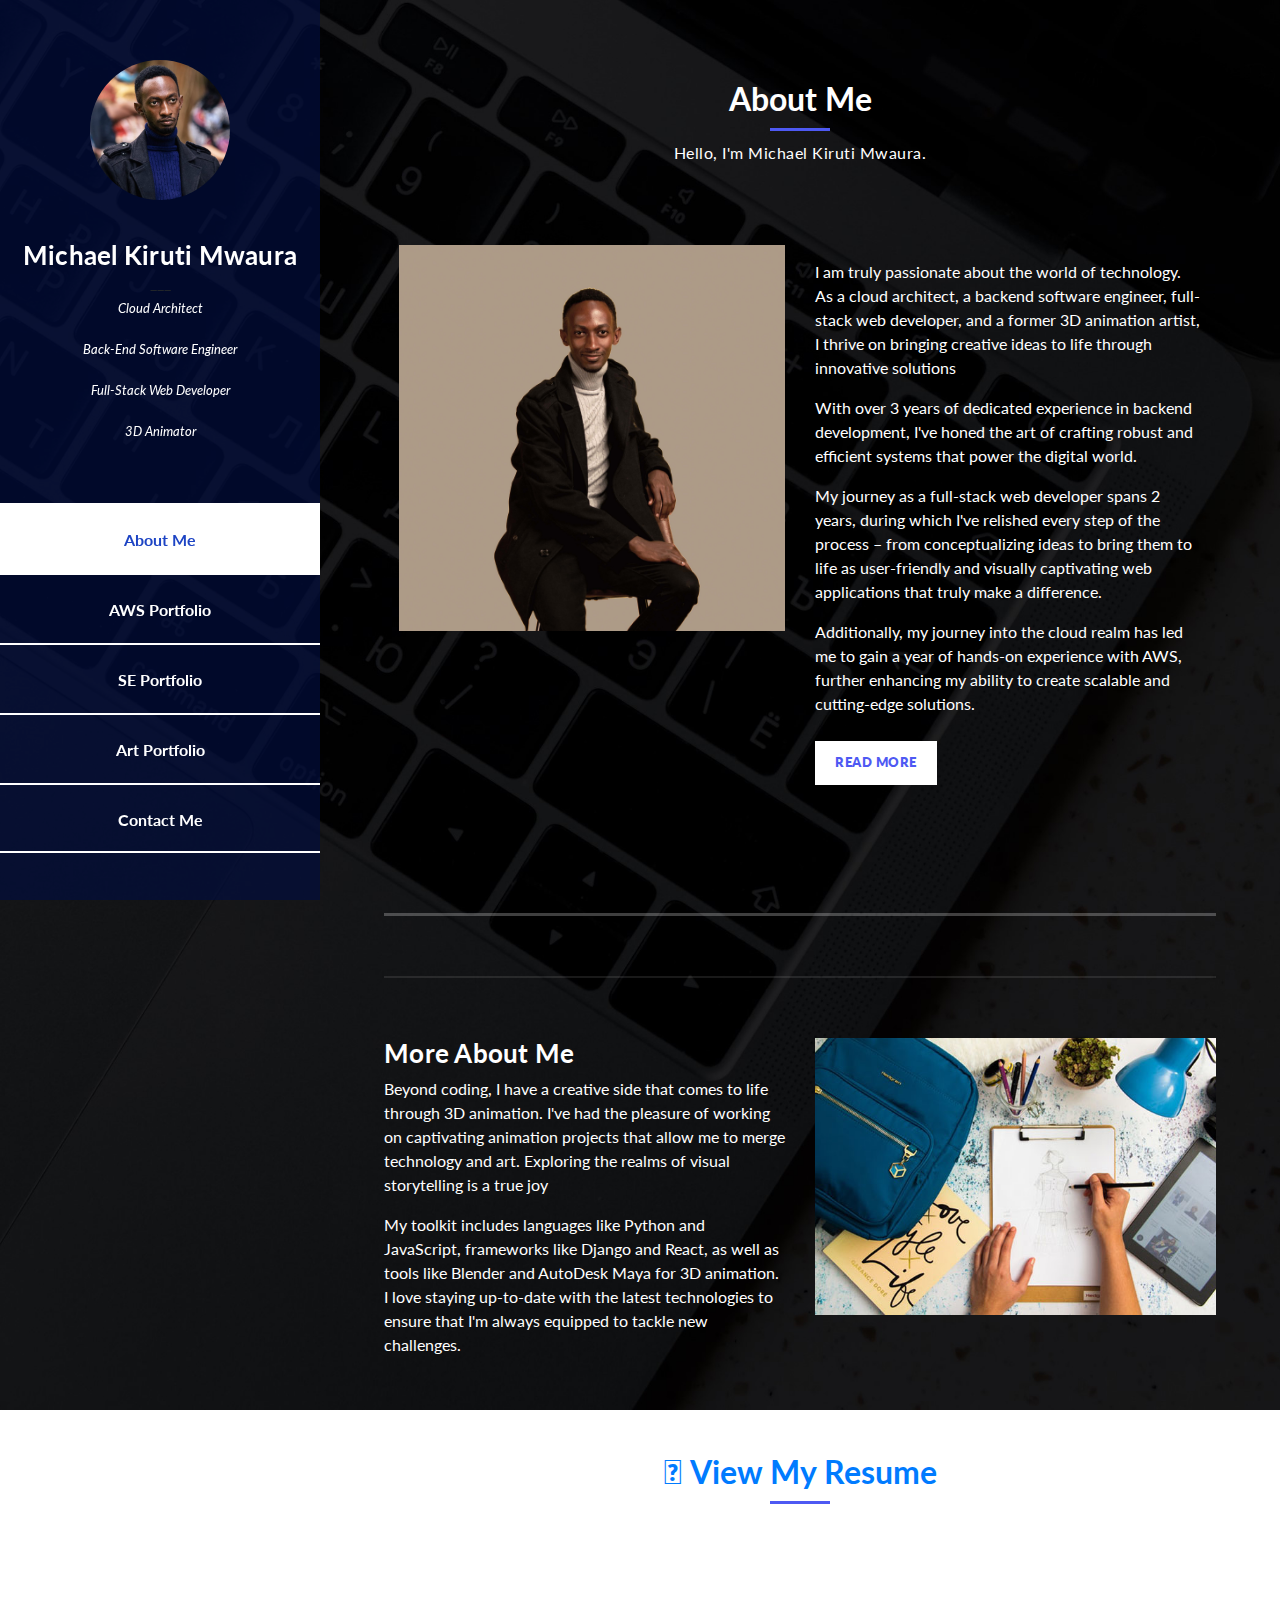
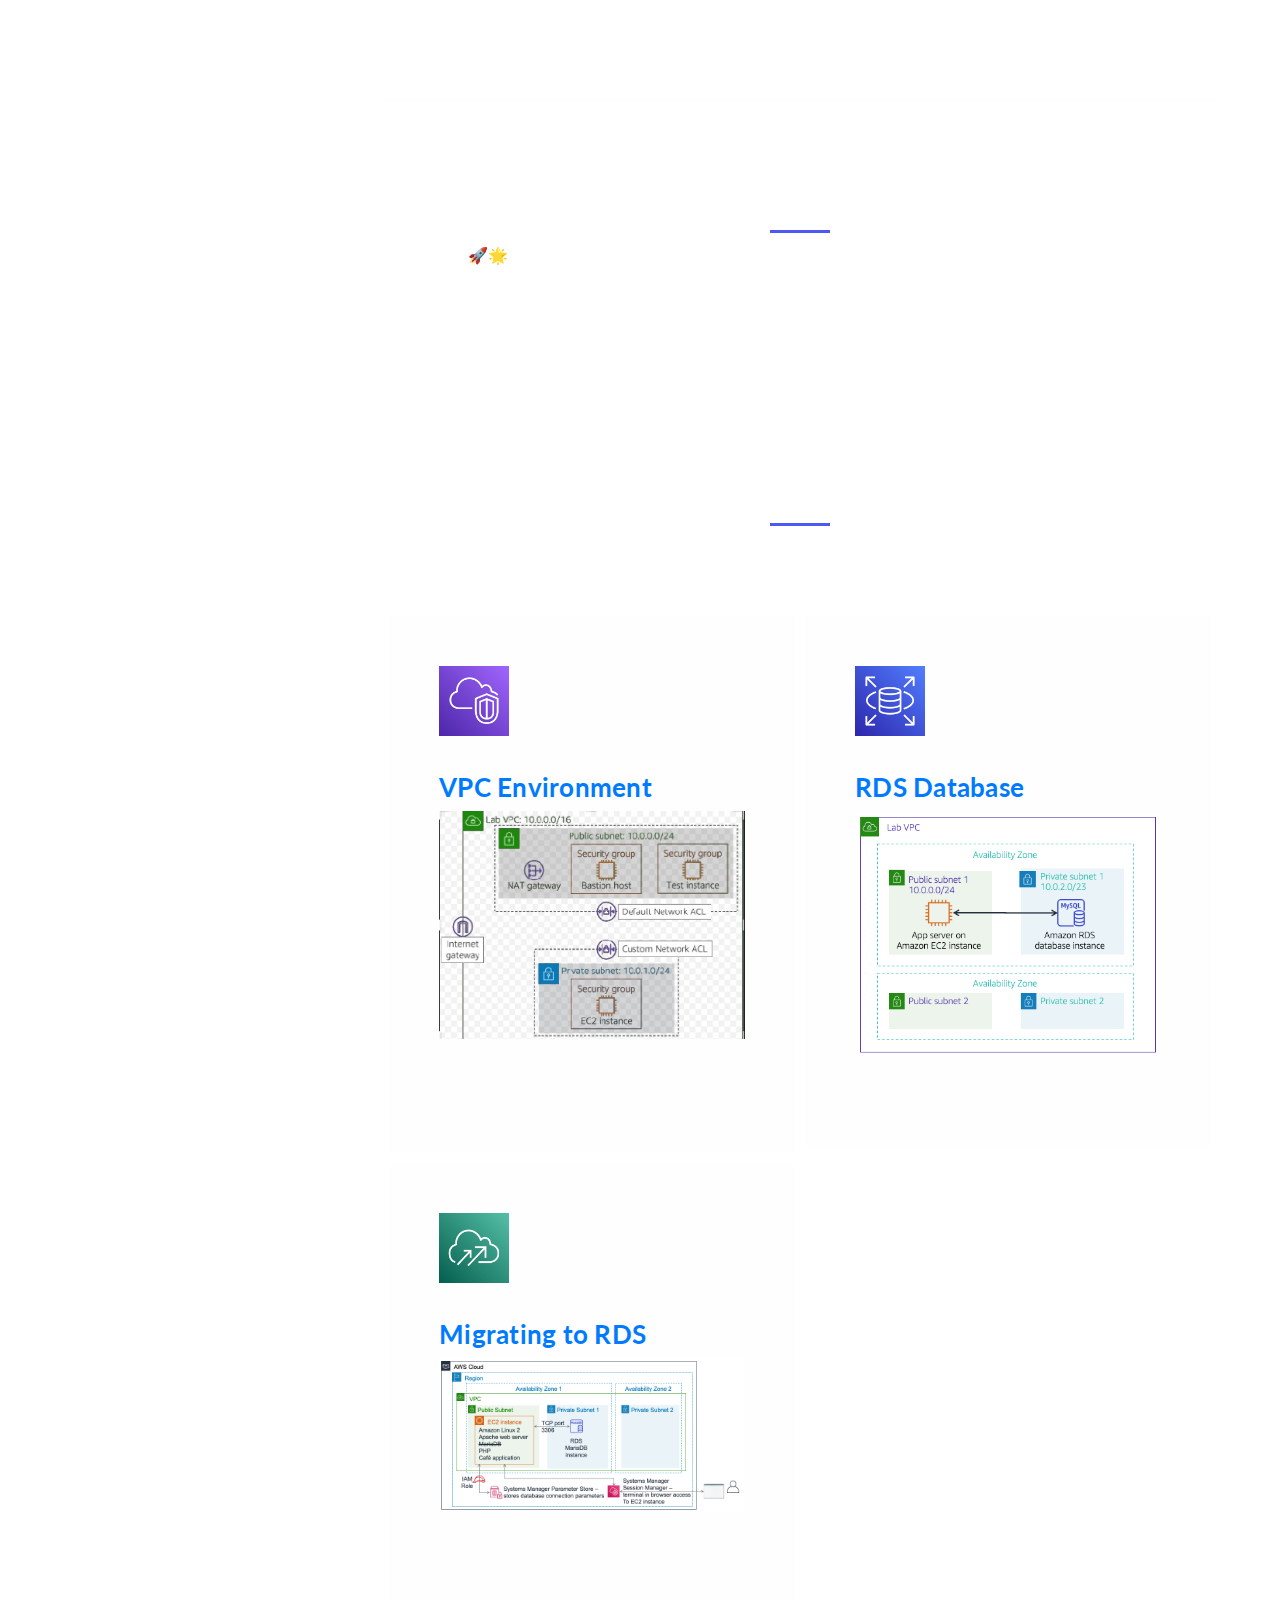
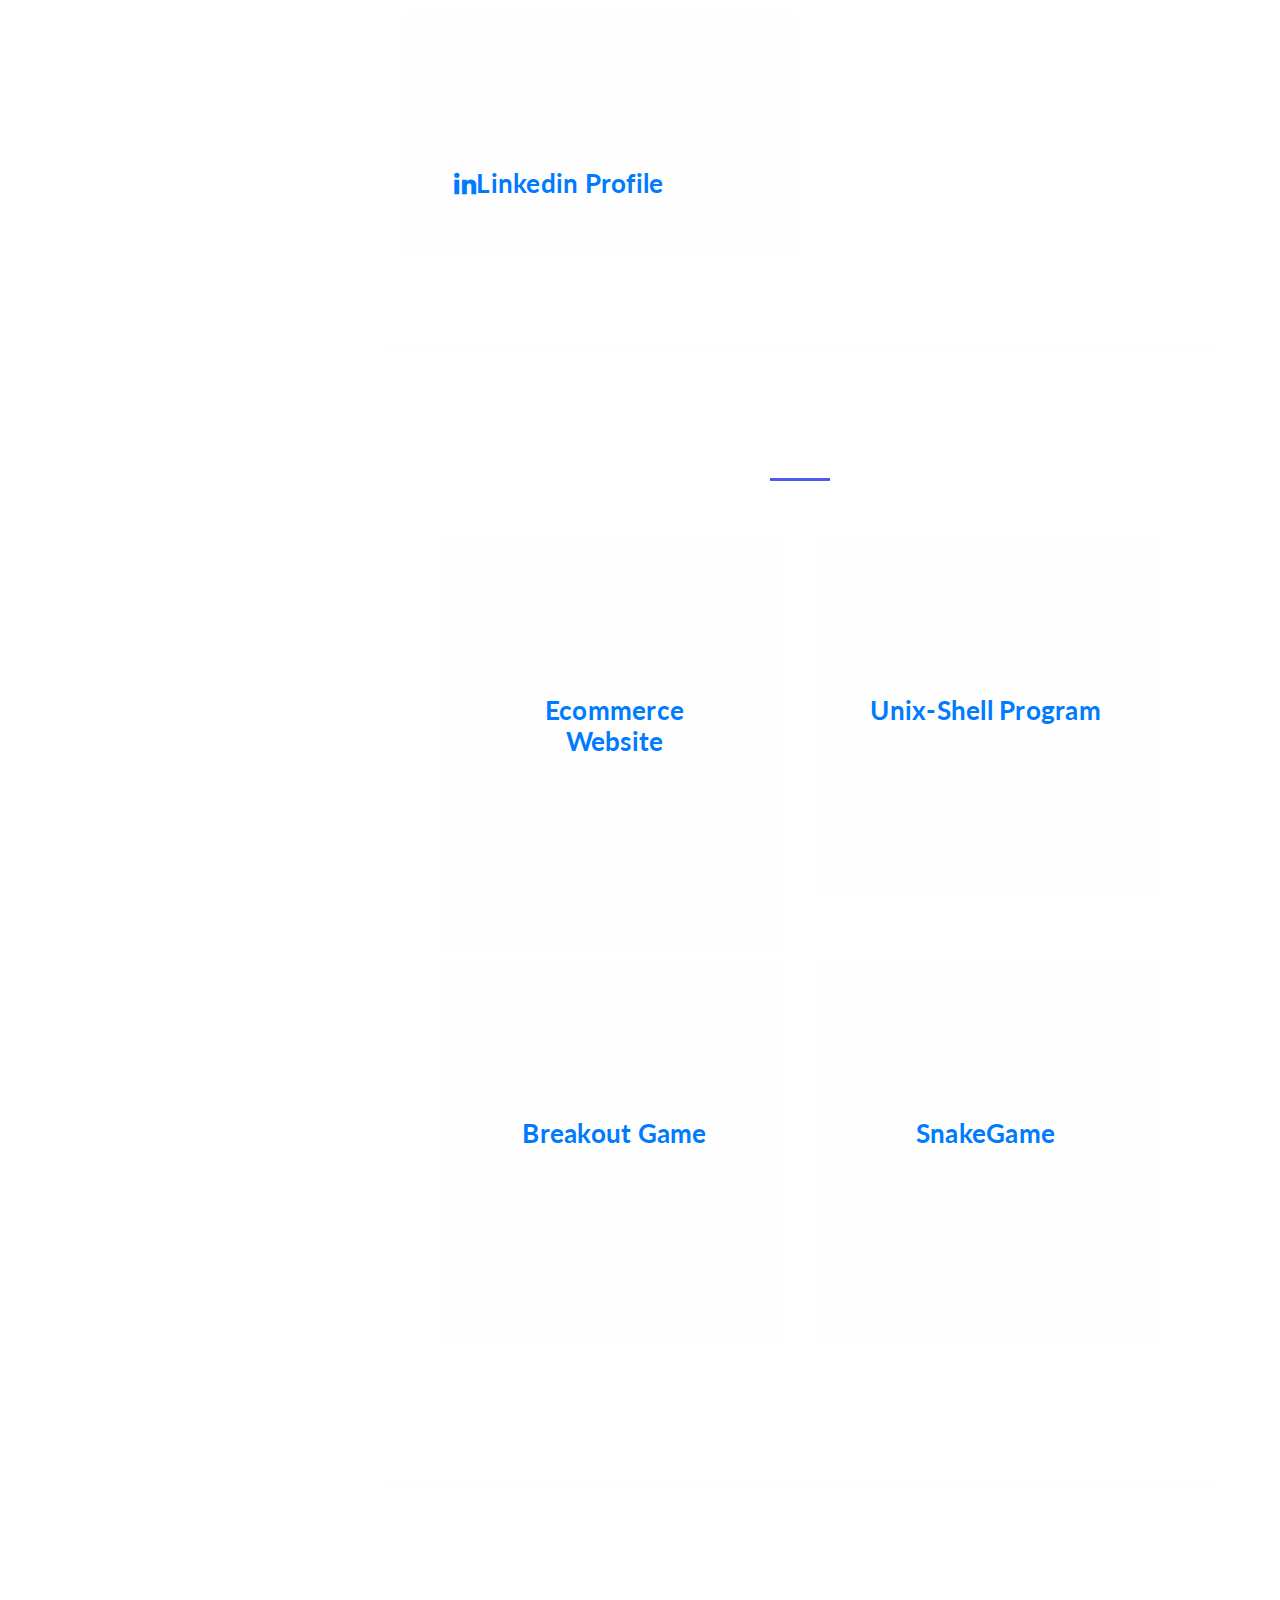
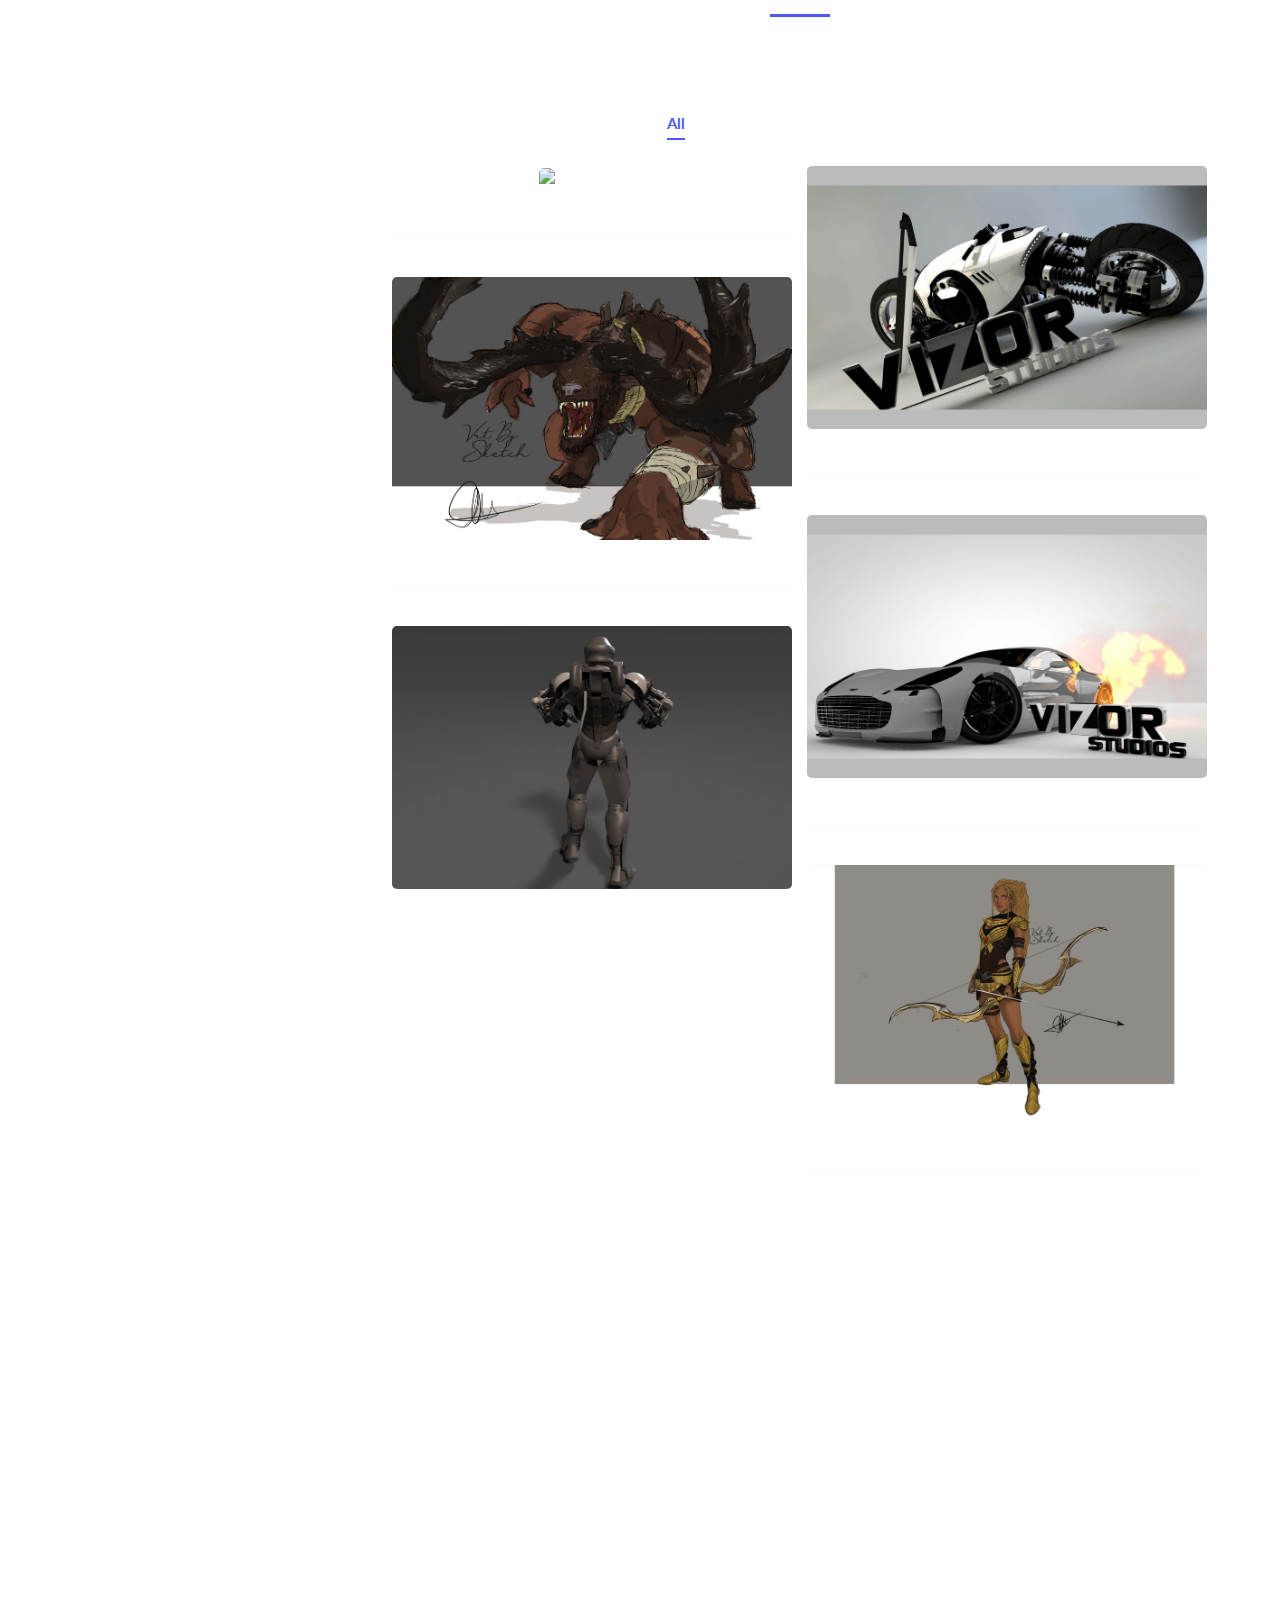
==== commit a8369e92: "Update index.html" ====
--- a/index.html
+++ b/index.html
@@ -229,13 +229,13 @@
                   Migrating a Database to Amazon RDS</p>
               </div>
             </div>
-            <div class="col-md-6">
+                       
+          </div>
+          <div class="col-md-6">
               <div class="service-item">
-                <div class="t-third-service-icon service-icon"></div>
+                <div class="f-fourth-service-icon service-icon"></div>
                 <h4><a href="https://www.linkedin.com/in/michaelkiruti/" target="_blank"><i class="fa fa-linkedin"></i>Linkedin Profile</a></h4>
               </div>
-            </div>
-            
           </div>
           
         </div>
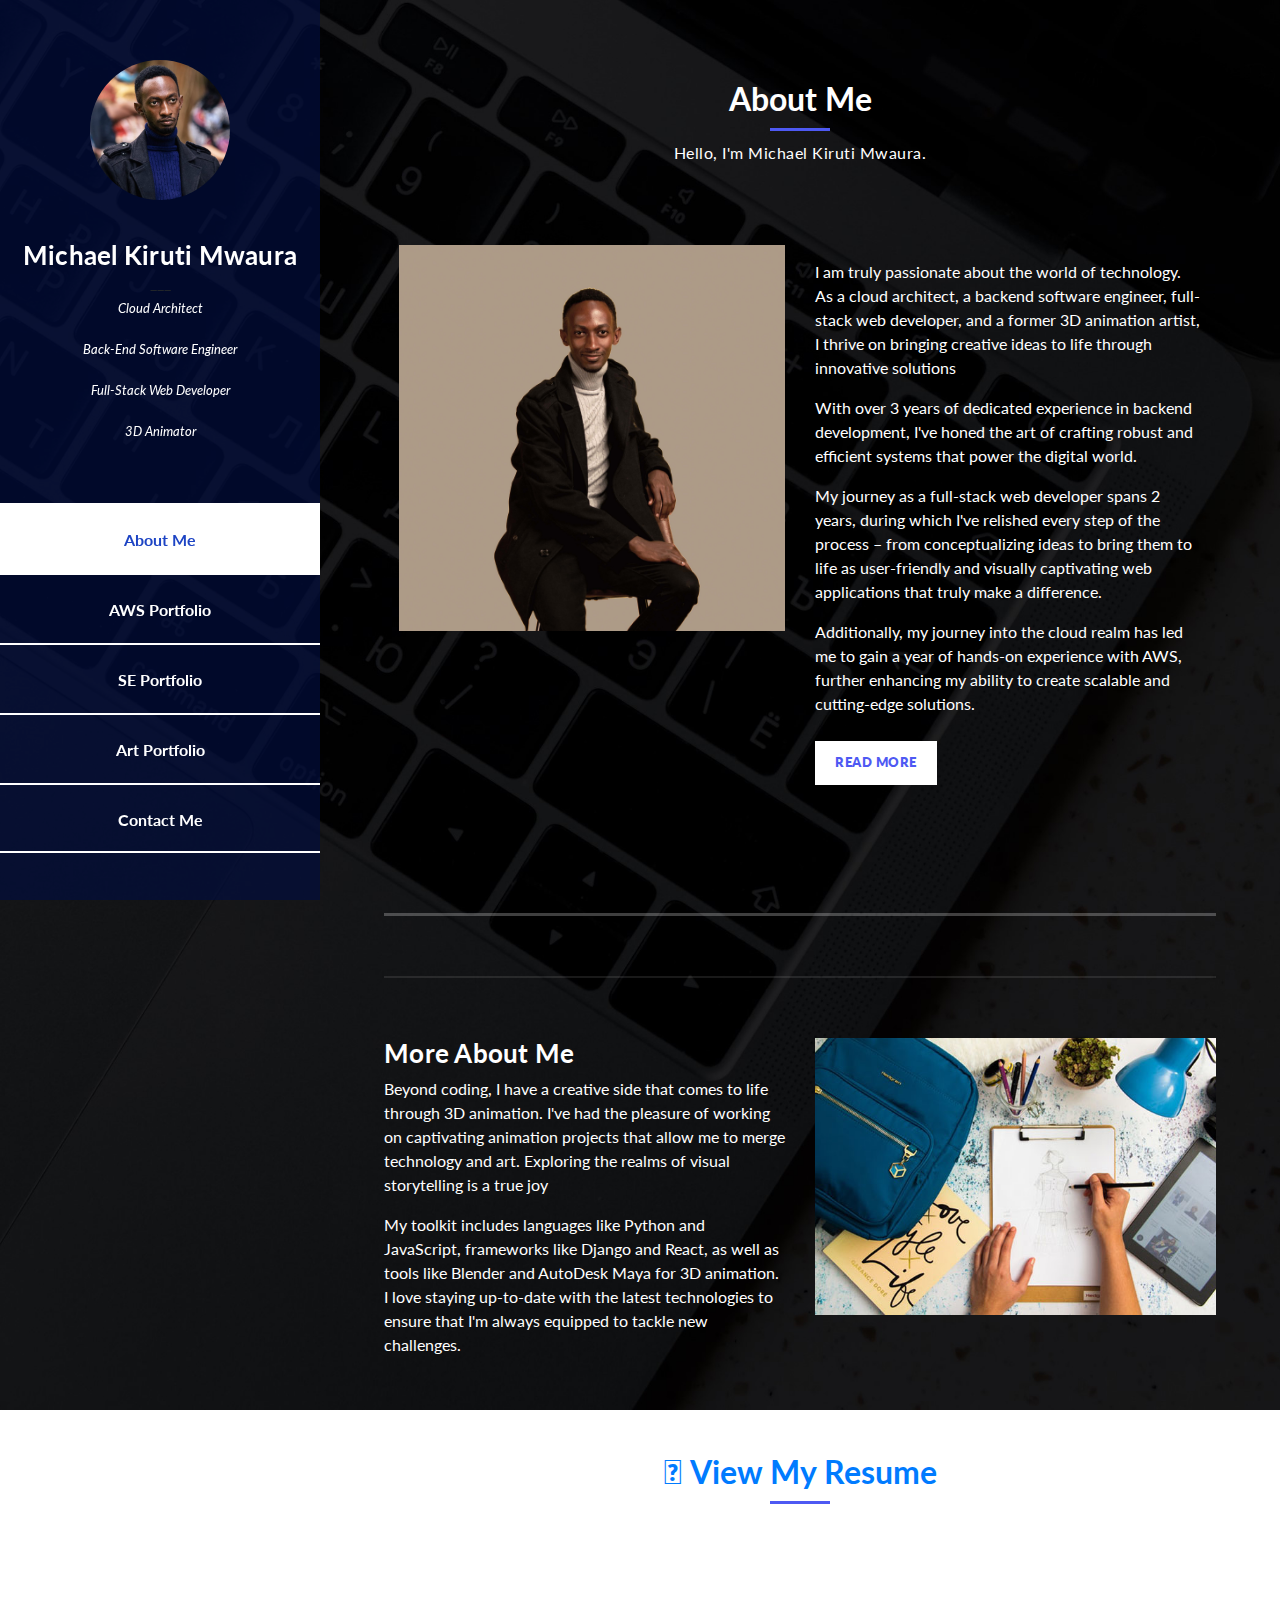
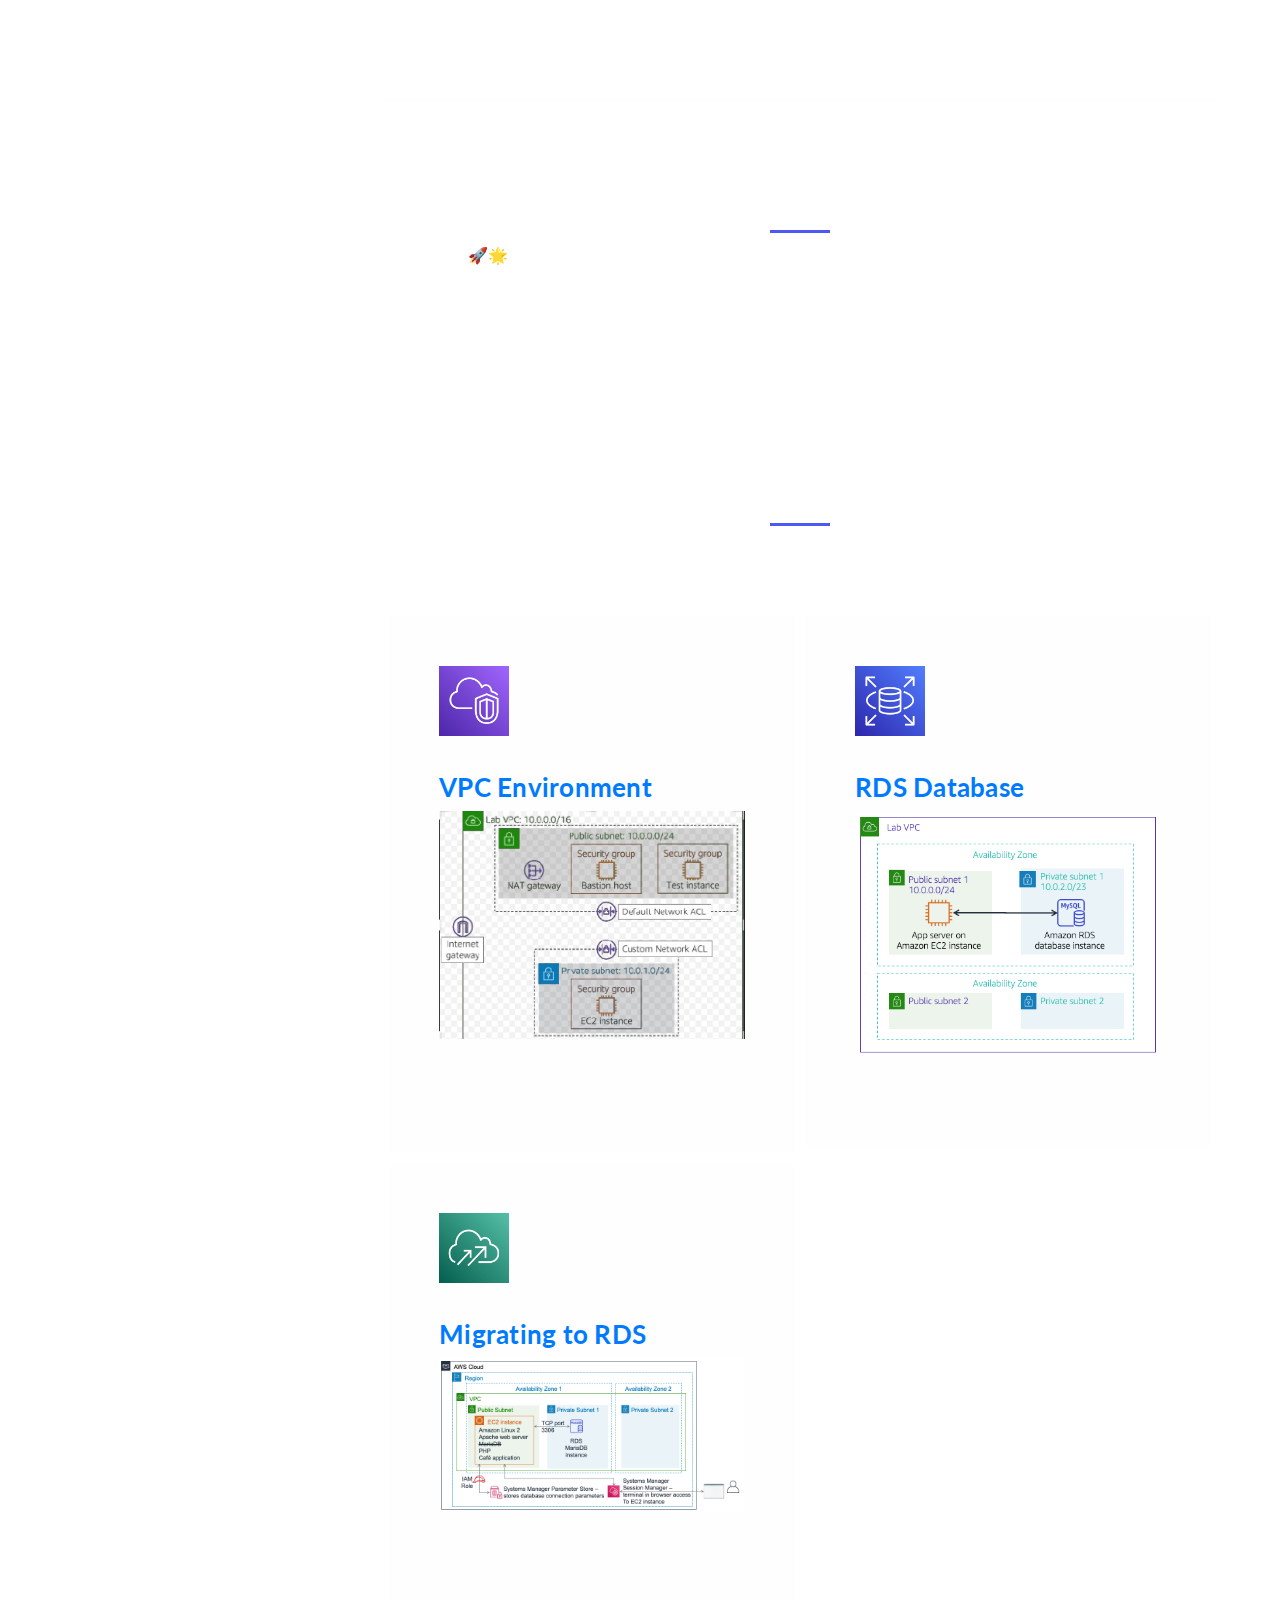
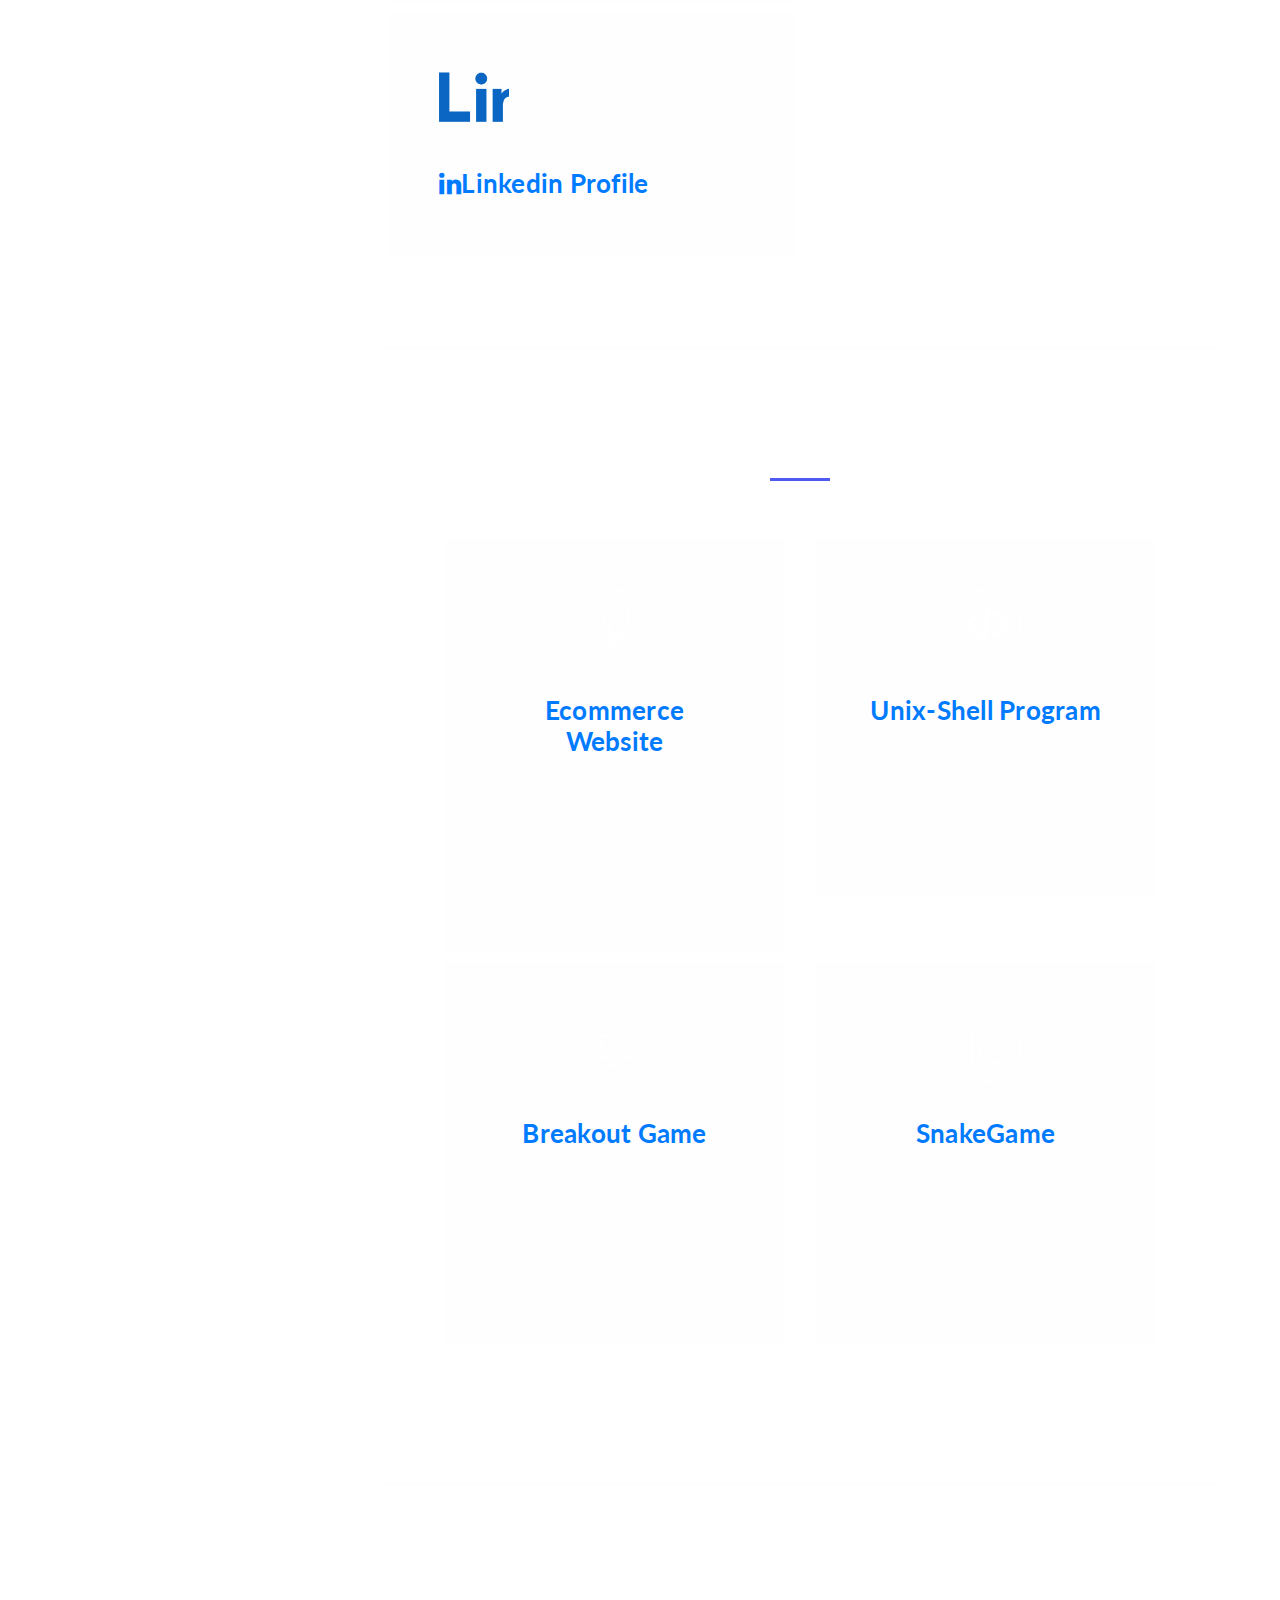
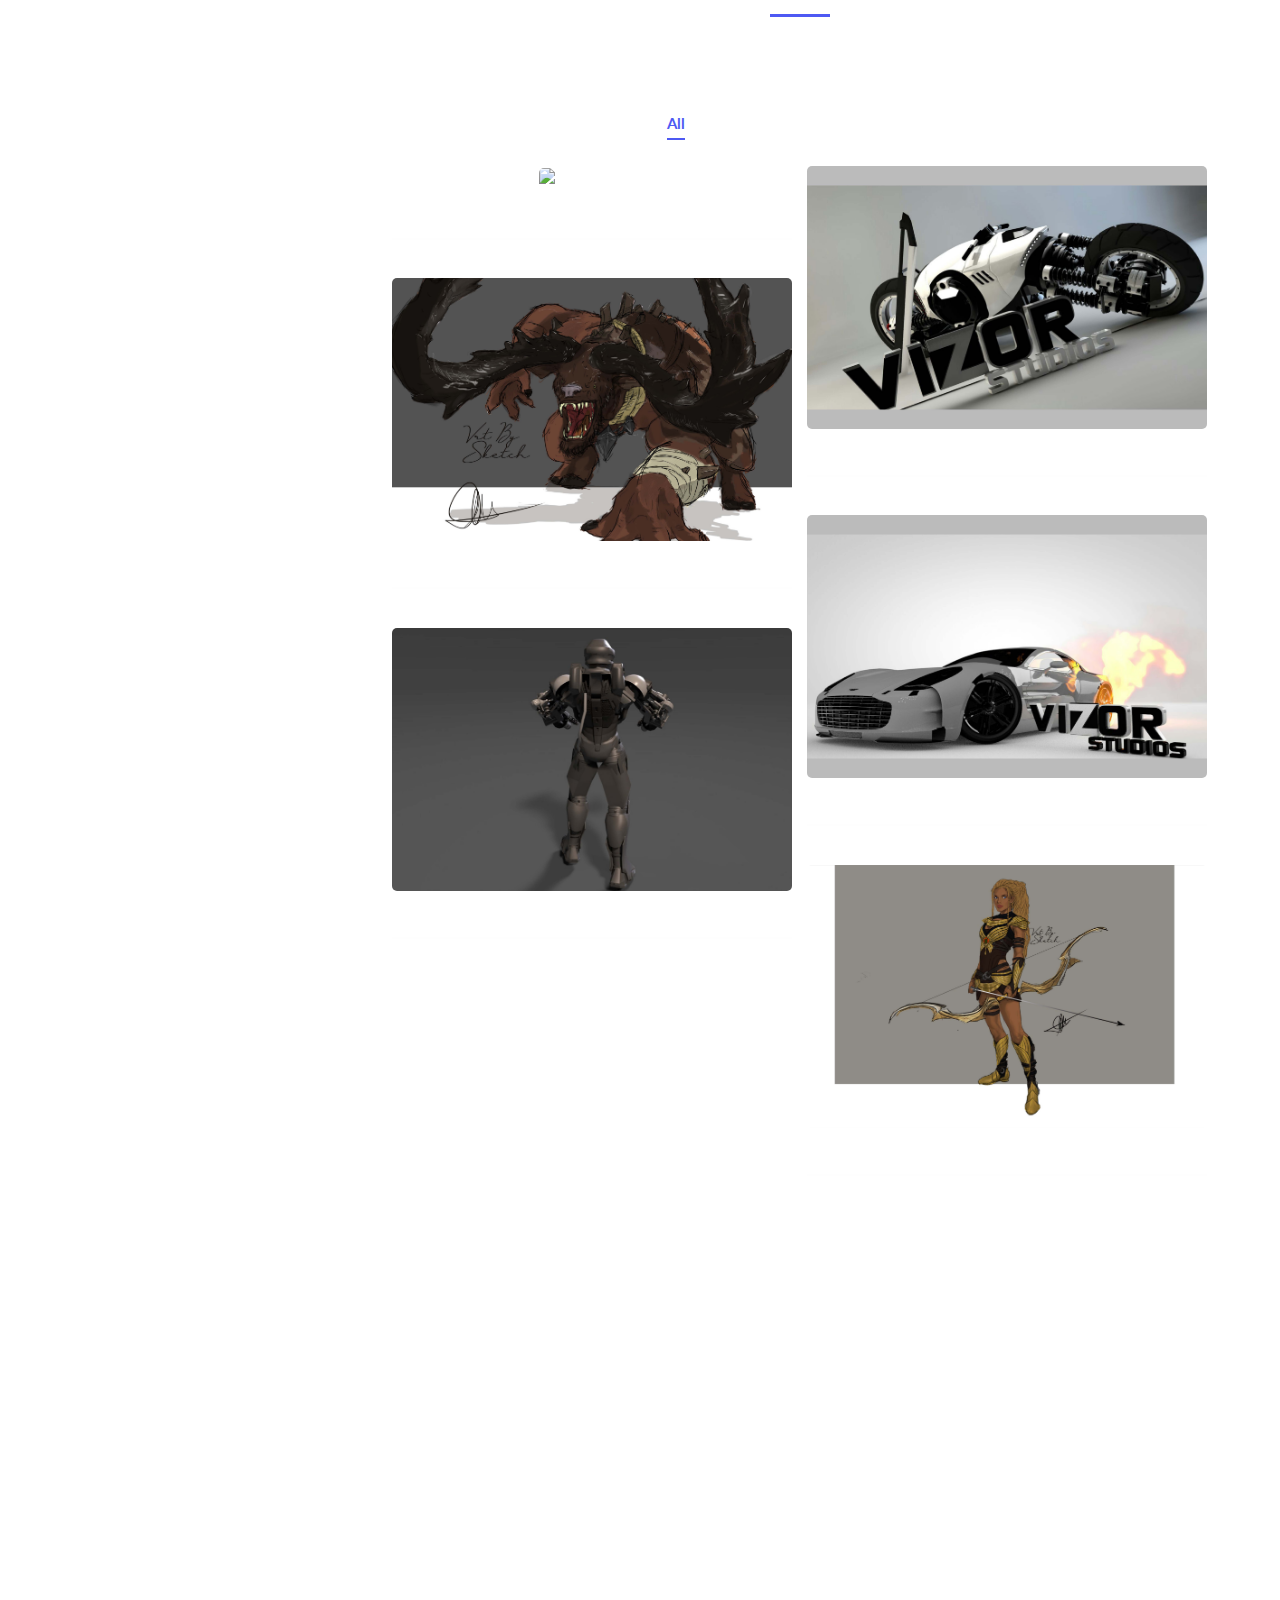
==== commit 02c6f603: "Update index.html" ====
--- a/index.html
+++ b/index.html
@@ -231,11 +231,13 @@
             </div>
                        
           </div>
-          <div class="col-md-6">
+          <div class="row">
+            <div class="col-md-6">
               <div class="service-item">
                 <div class="f-fourth-service-icon service-icon"></div>
                 <h4><a href="https://www.linkedin.com/in/michaelkiruti/" target="_blank"><i class="fa fa-linkedin"></i>Linkedin Profile</a></h4>
               </div>
+            </div>
           </div>
           
         </div>
--- a/assets/css/templatemo-style.css
+++ b/assets/css/templatemo-style.css
@@ -490,6 +490,10 @@
     background-image: url(../images/Application\ Migration\ Service.png);
 }
 
+.service-item .f-fourth-service-icon {
+    background-image: url(../images/linkedin.png);
+}
+
 .service-item:hover .third-service-icon {
     background-image: url(../images/third-main-icon.png);
 }
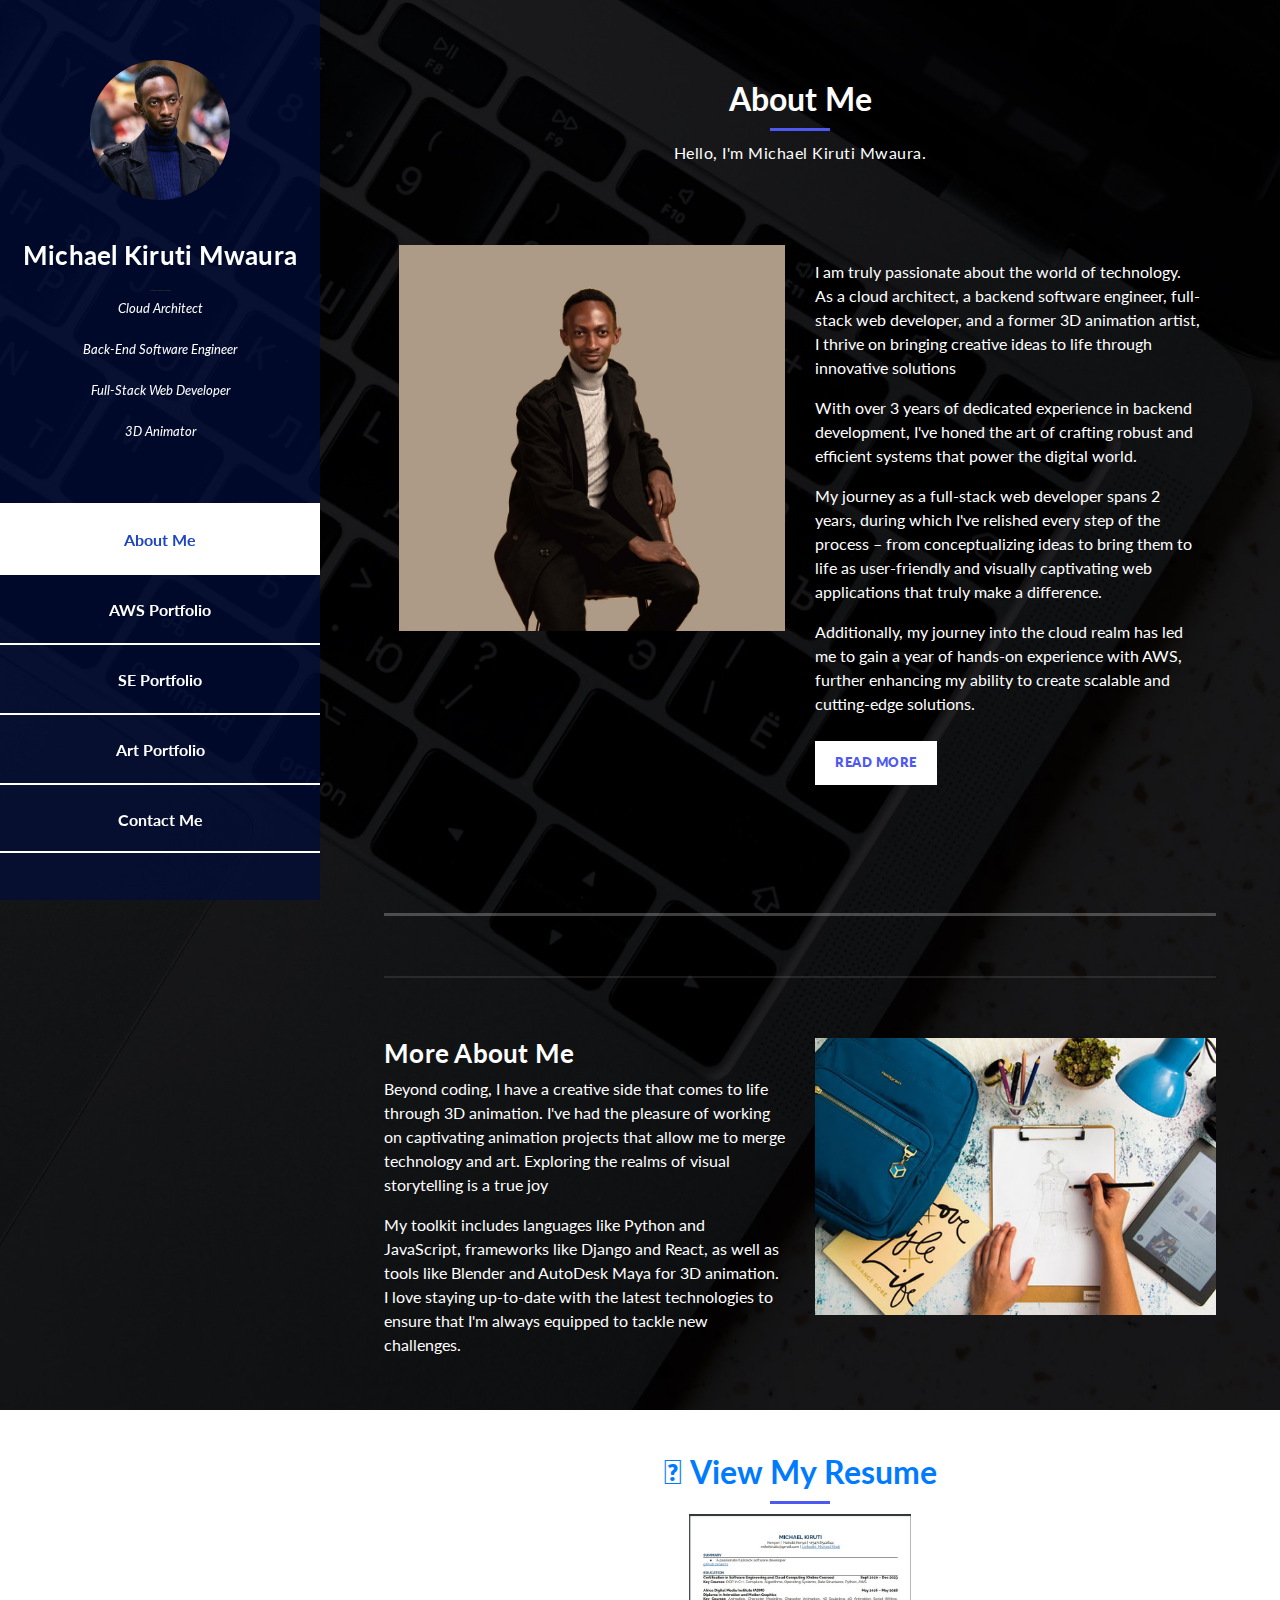
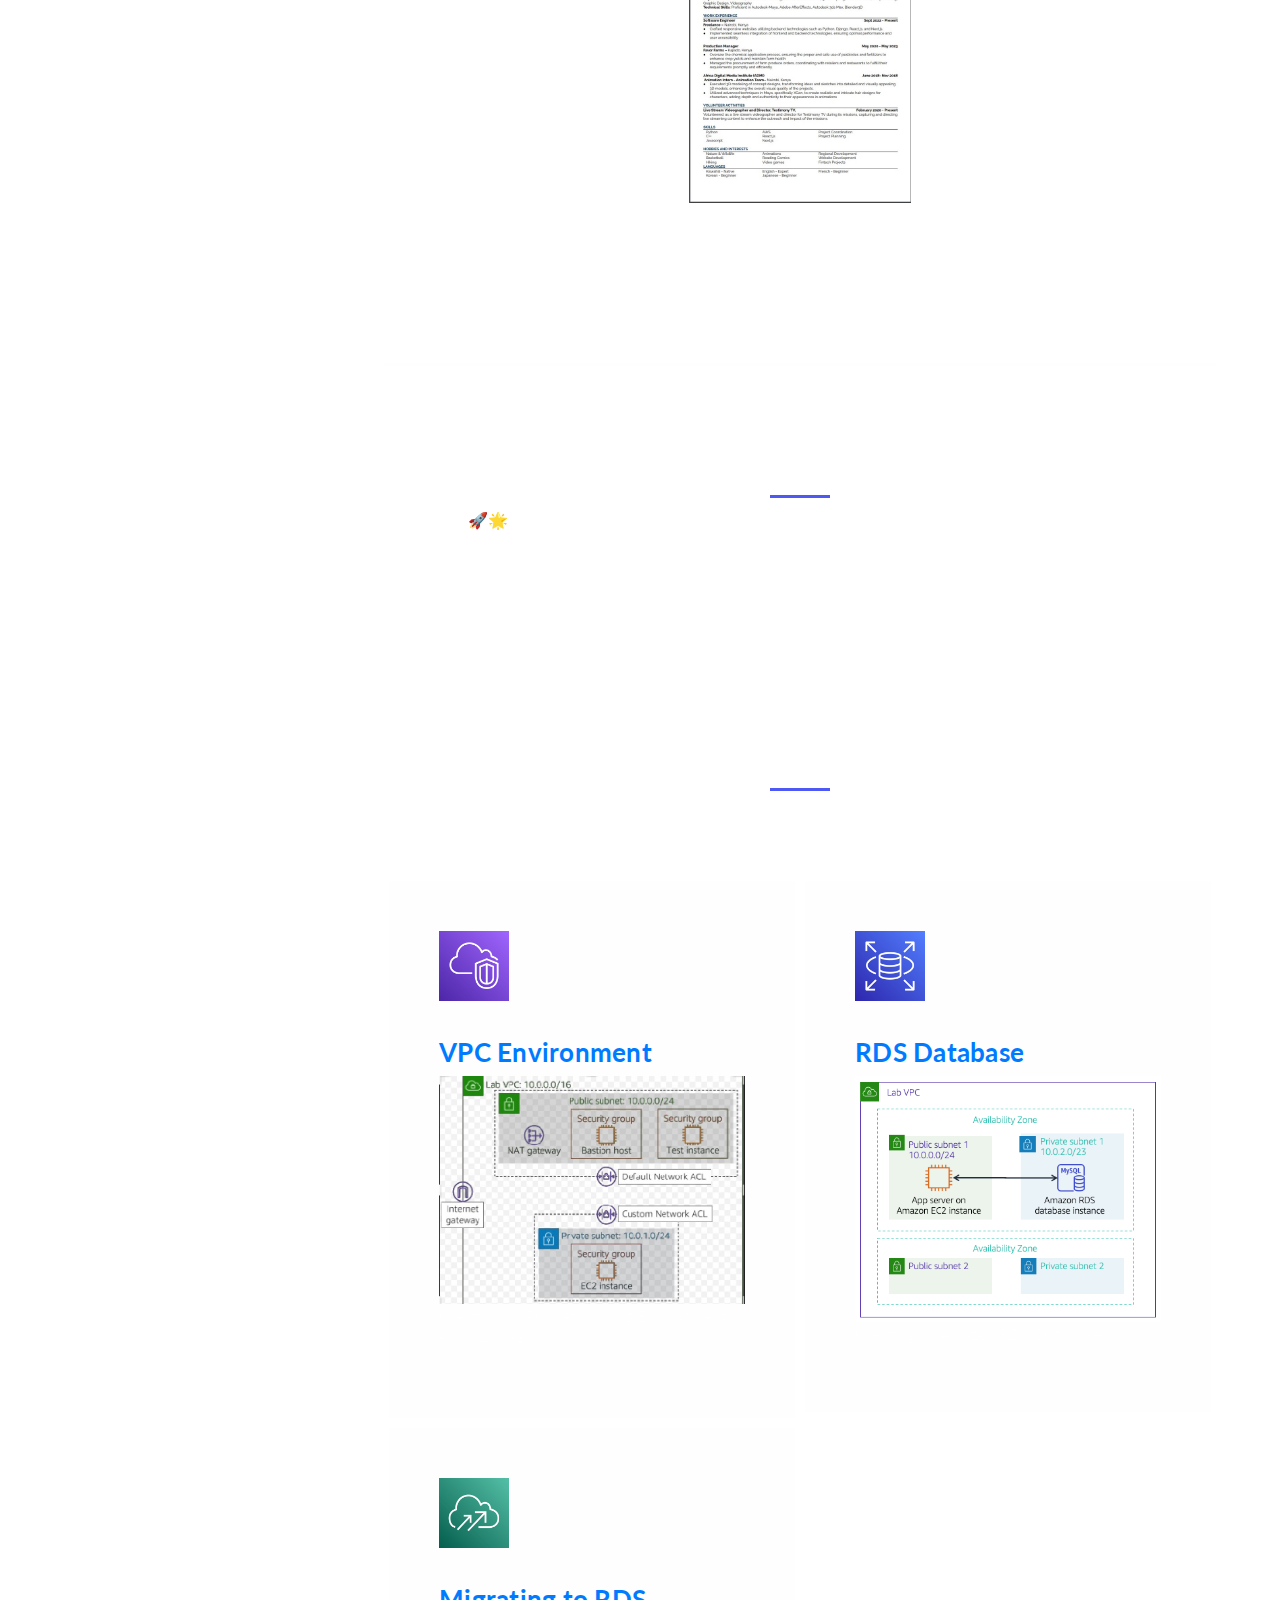
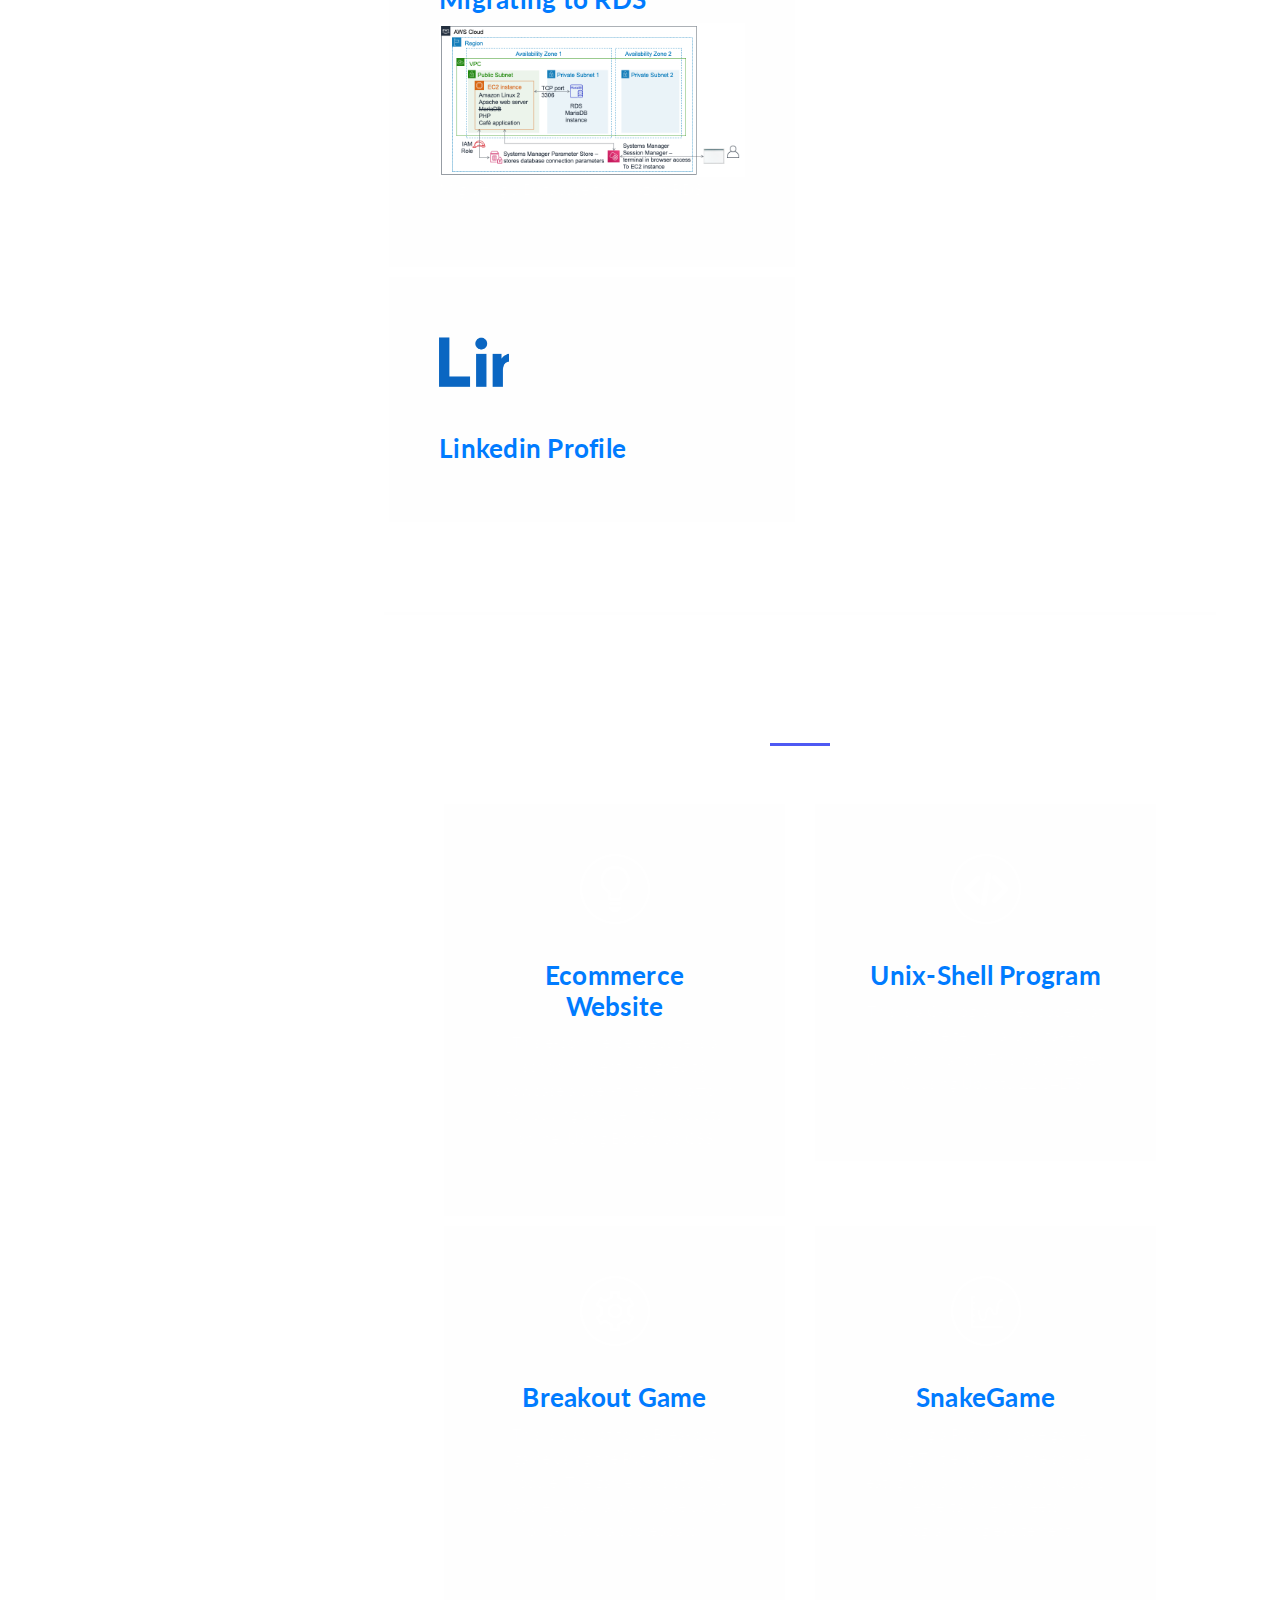
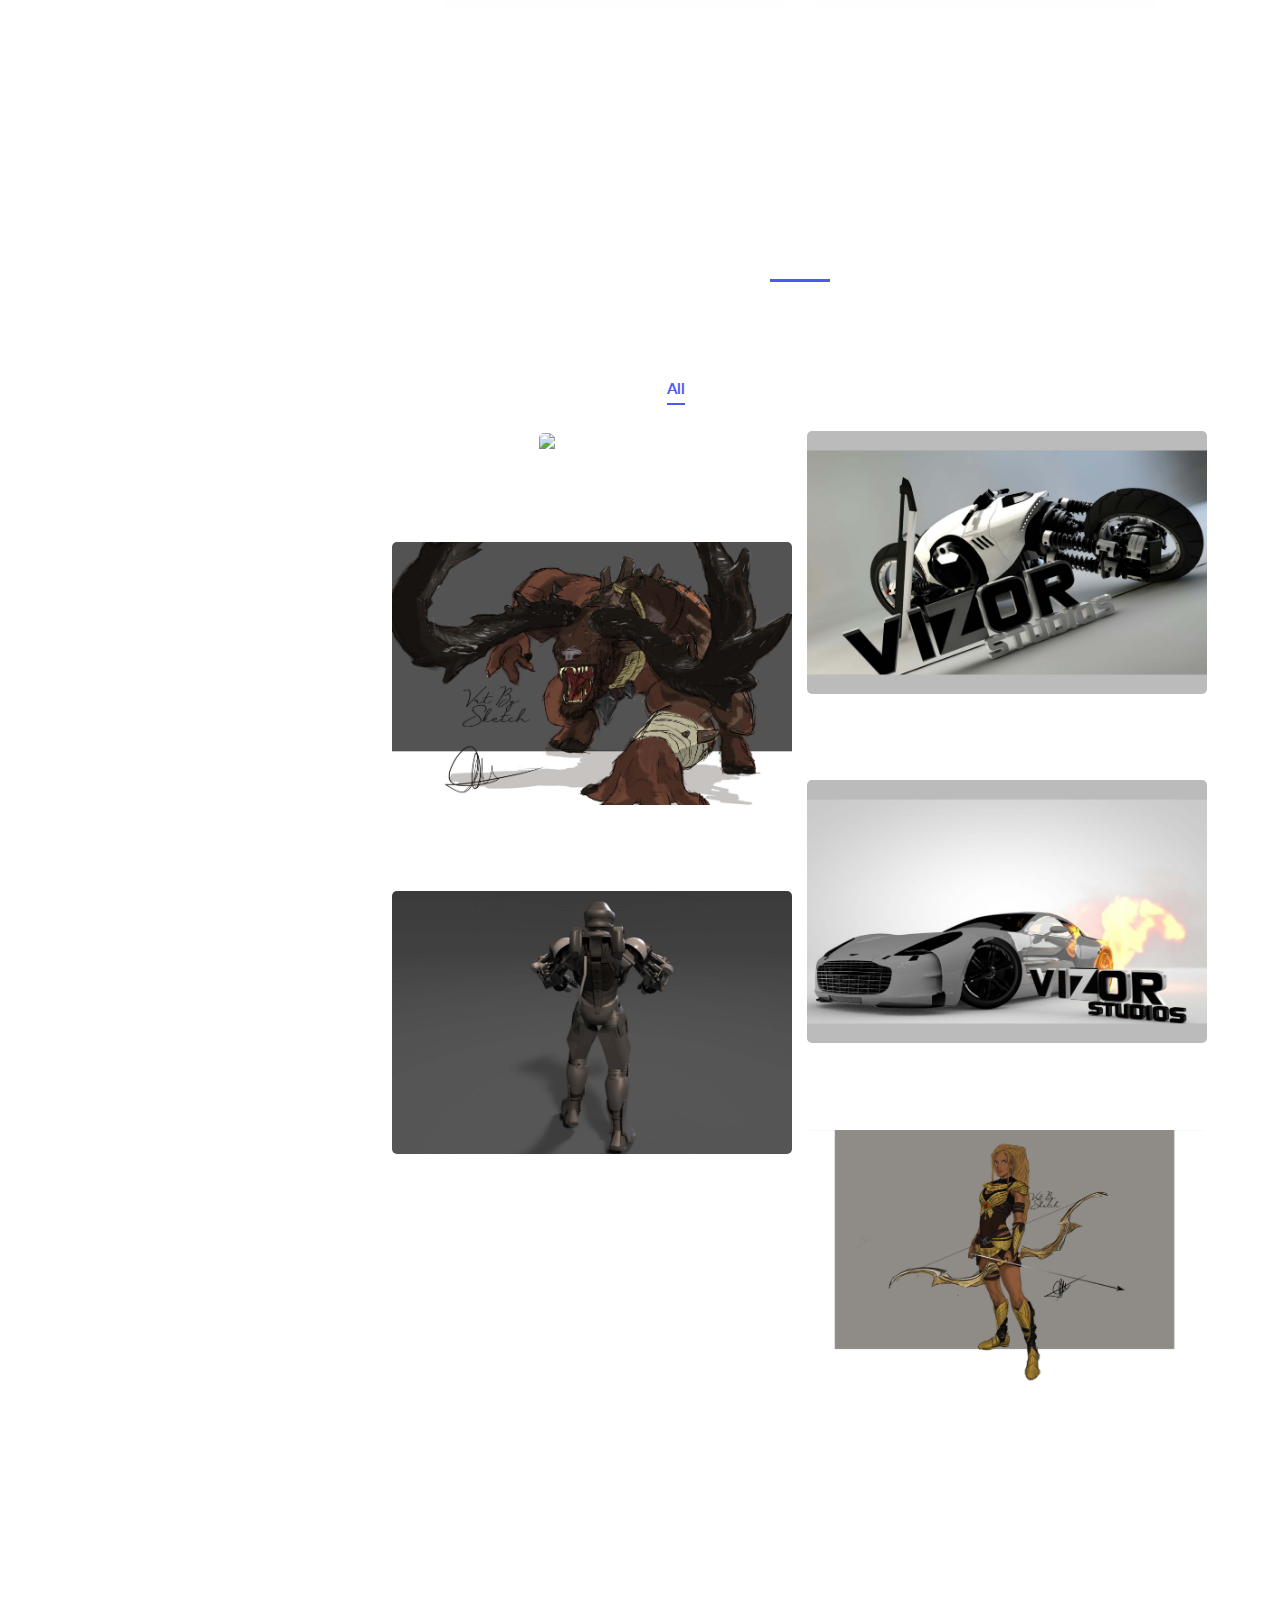
==== commit c0b96500: "Update index.html" ====
--- a/index.html
+++ b/index.html
@@ -168,7 +168,7 @@
                 </h2>
               
                 <div class="line-dec"></div>
-                <img src="assets/images/Michael Mwaura Resume.jpg" alt="" style="max-width: 30%; height: auto;">
+                <a href="https://imgbox.com/DZKEBled" target="_blank"><img src="assets/images/Michael Mwaura Resume.jpg" alt="" style="max-width: 30%; height: auto;"></a>
                 
               </div>
   
@@ -235,7 +235,7 @@
             <div class="col-md-6">
               <div class="service-item">
                 <div class="f-fourth-service-icon service-icon"></div>
-                <h4><a href="https://www.linkedin.com/in/michaelkiruti/" target="_blank"><i class="fa fa-linkedin"></i>Linkedin Profile</a></h4>
+                <h4><a href="https://www.linkedin.com/in/michaelkiruti/" target="_blank">Linkedin Profile</a></h4>
               </div>
             </div>
           </div>
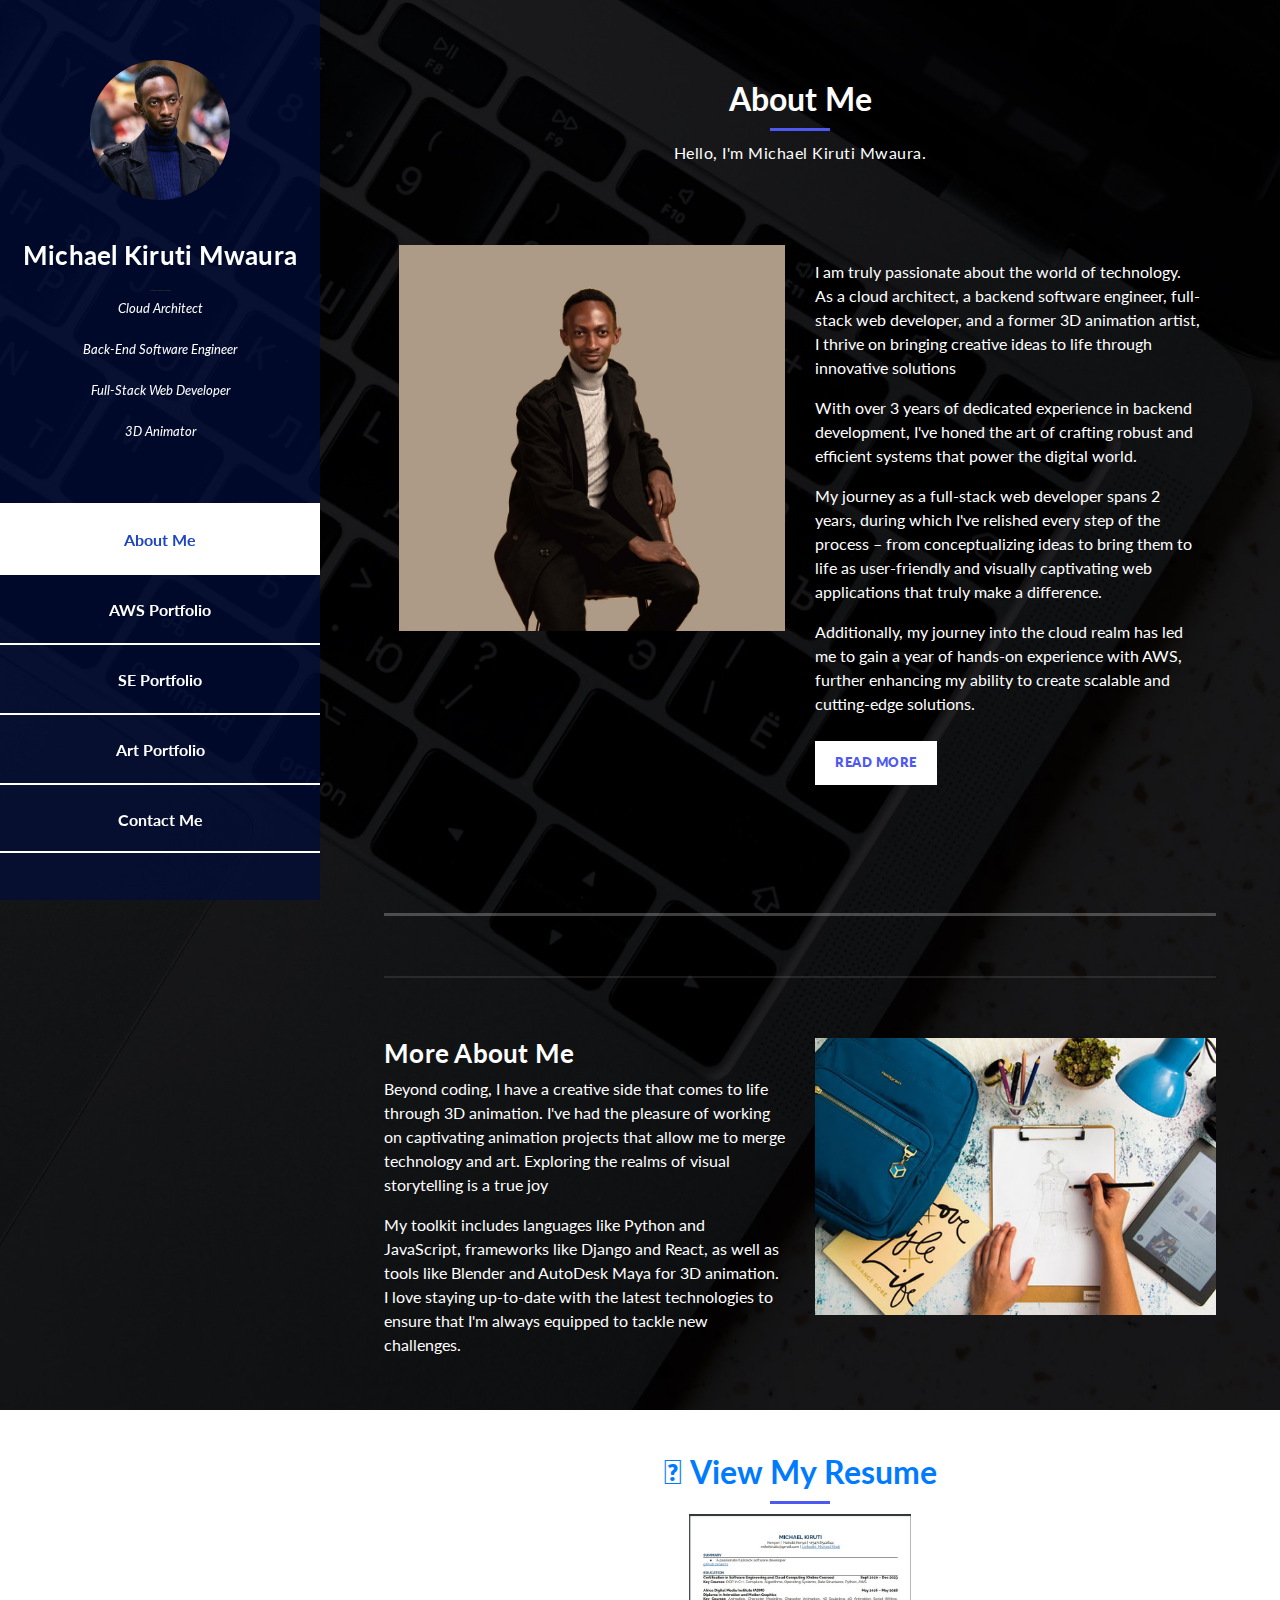
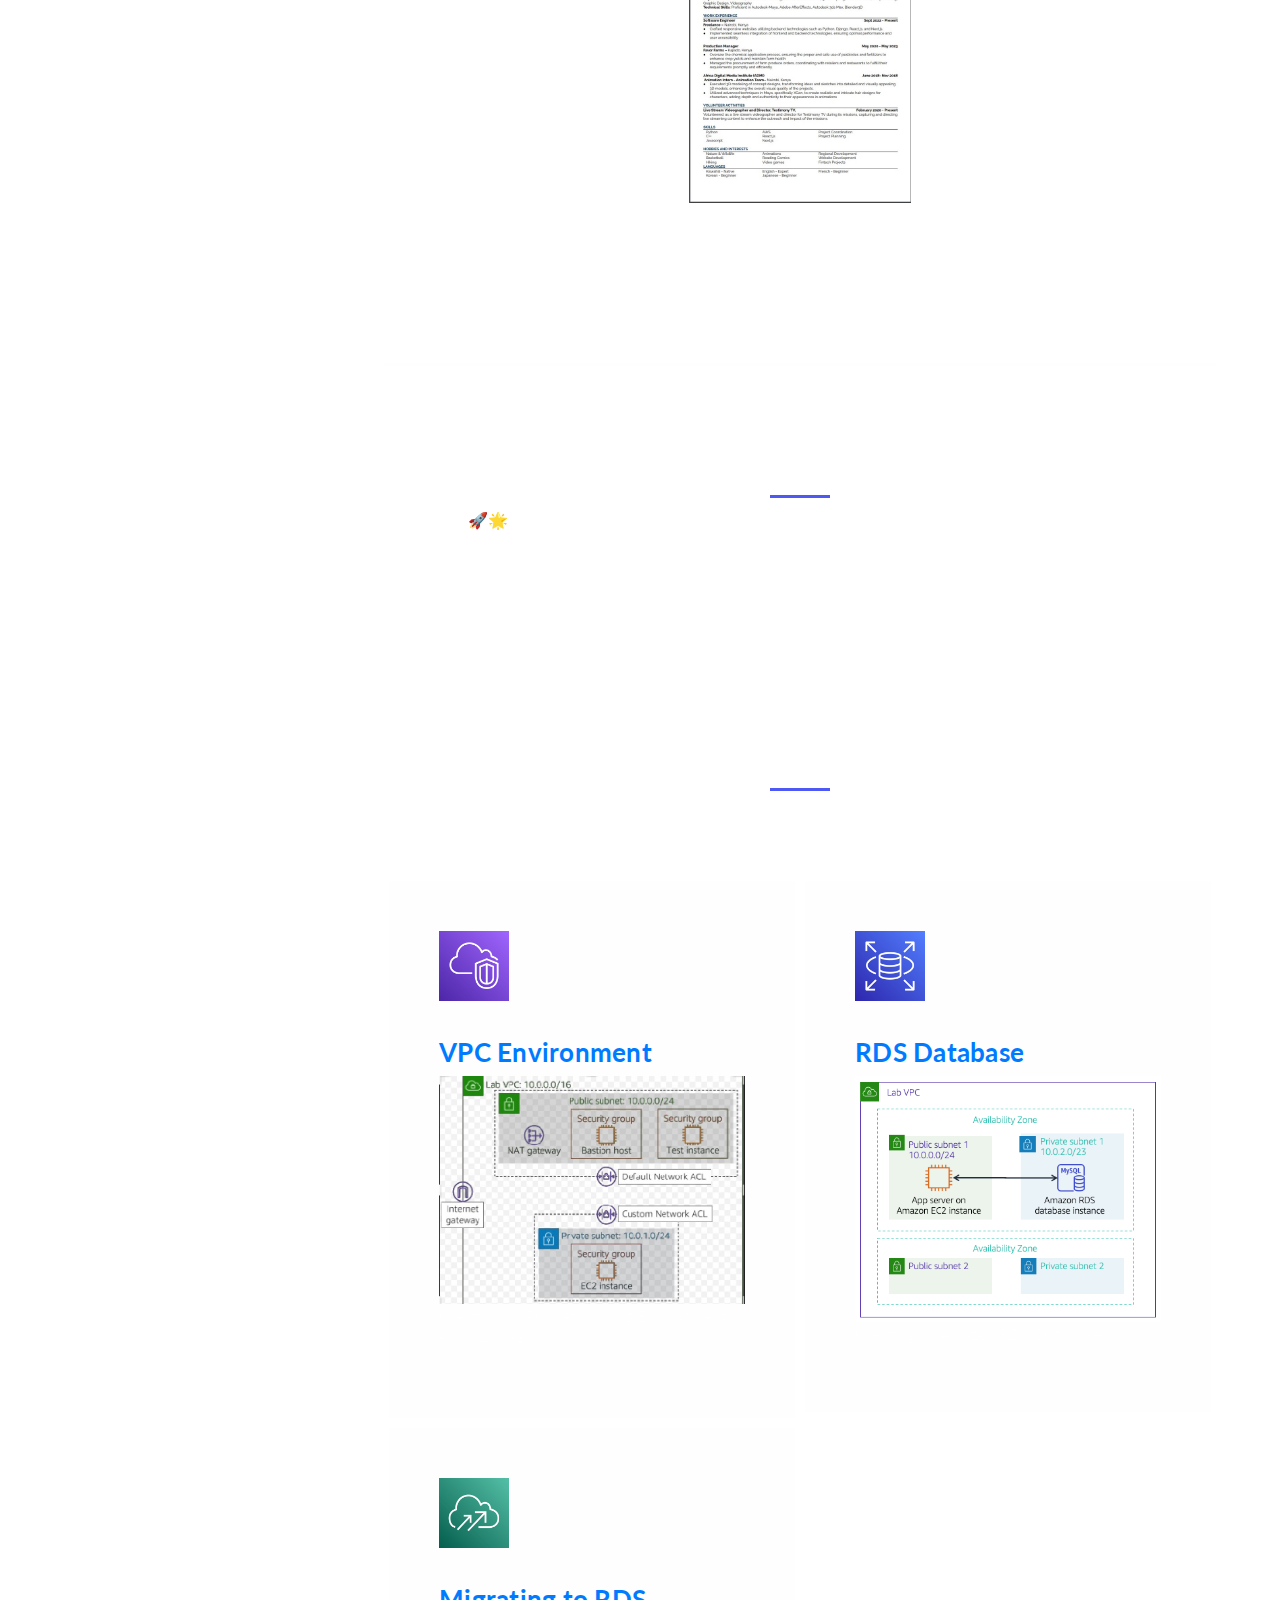
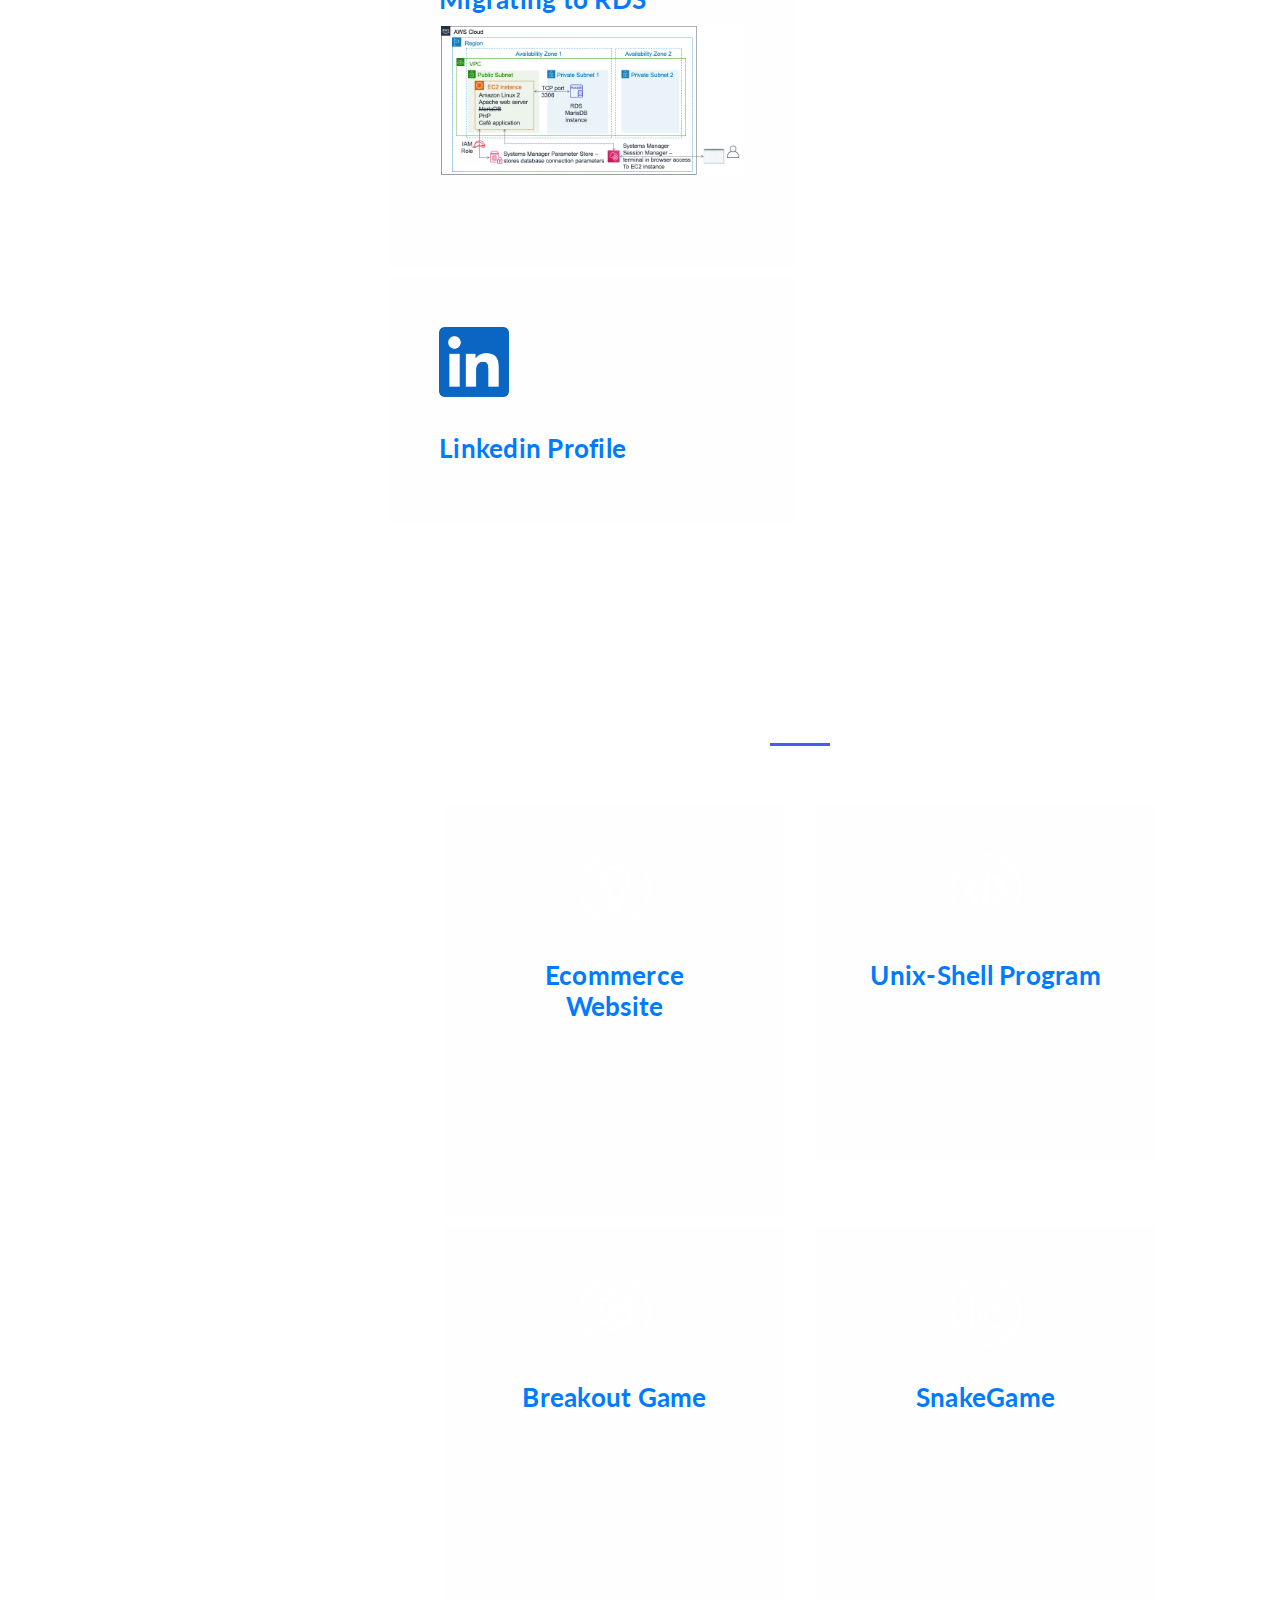
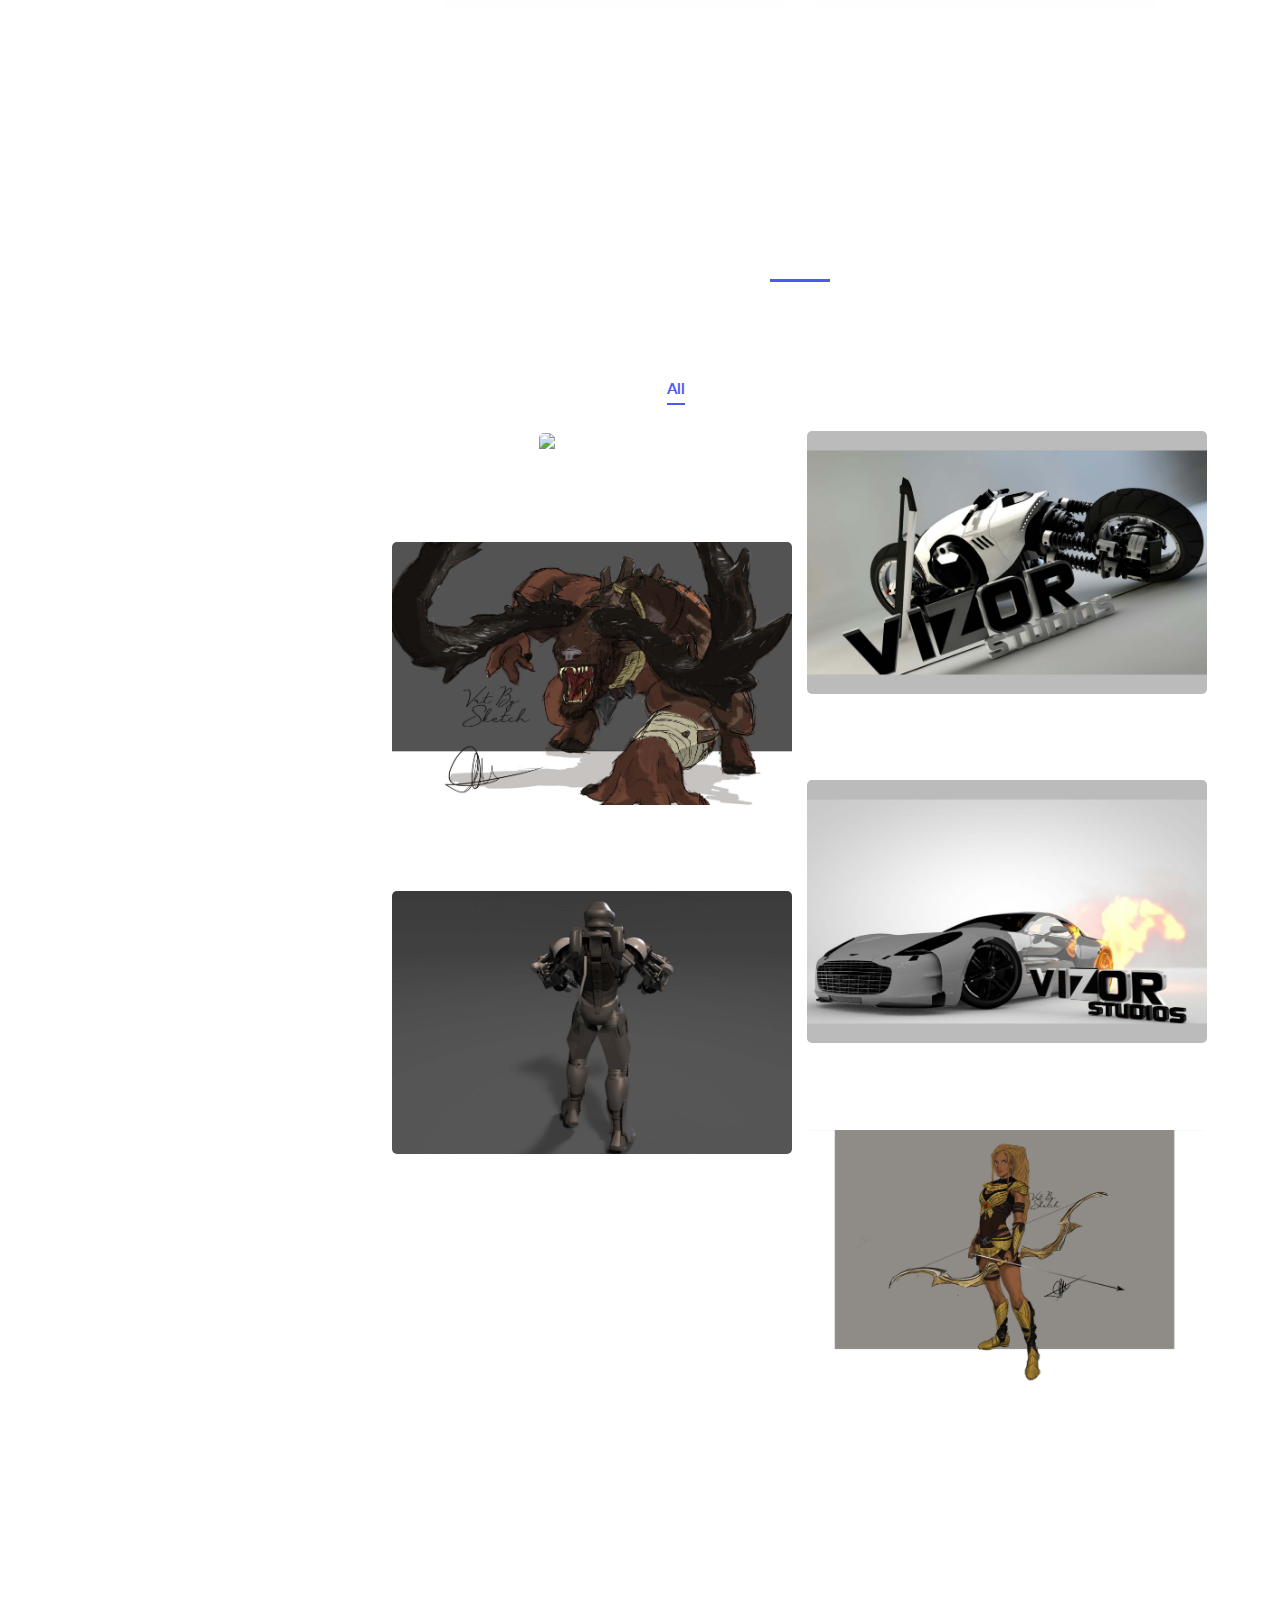
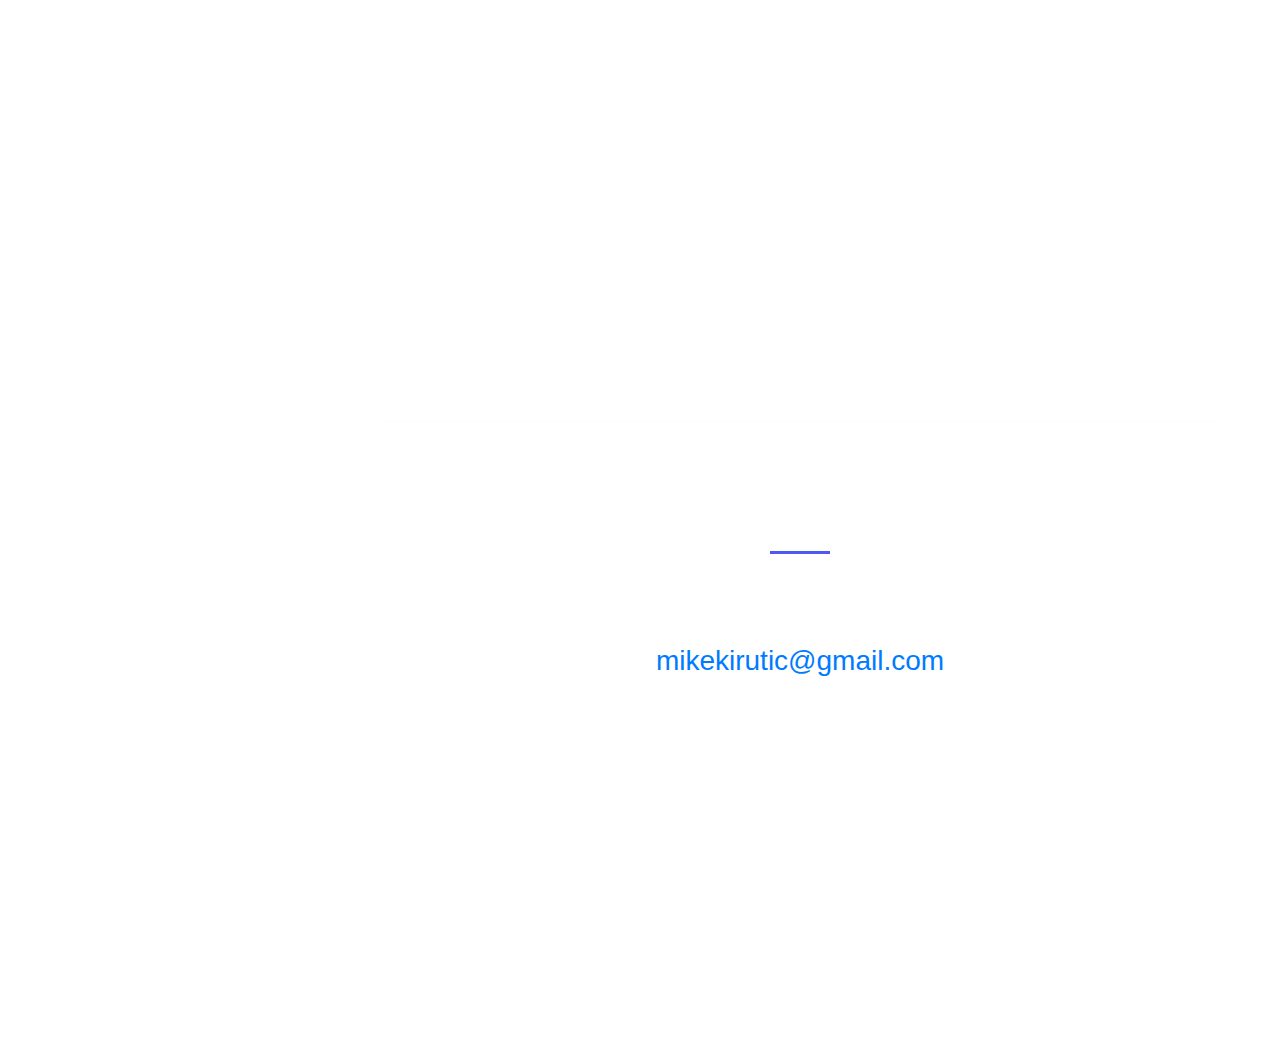
==== commit 8a1412ba: "Update index.html" ====
--- a/index.html
+++ b/index.html
@@ -472,7 +472,7 @@
             <div class="line-dec"></div>
           </div>
           <div class="text-center">
-            <h2>Email: mikekirutic@gmail.com</h2>
+            <h2><a href="mailto:mikekirutic@gmail.com">mikekirutic@gmail.com</a></h2>
           </div>
       </section>
     </div>
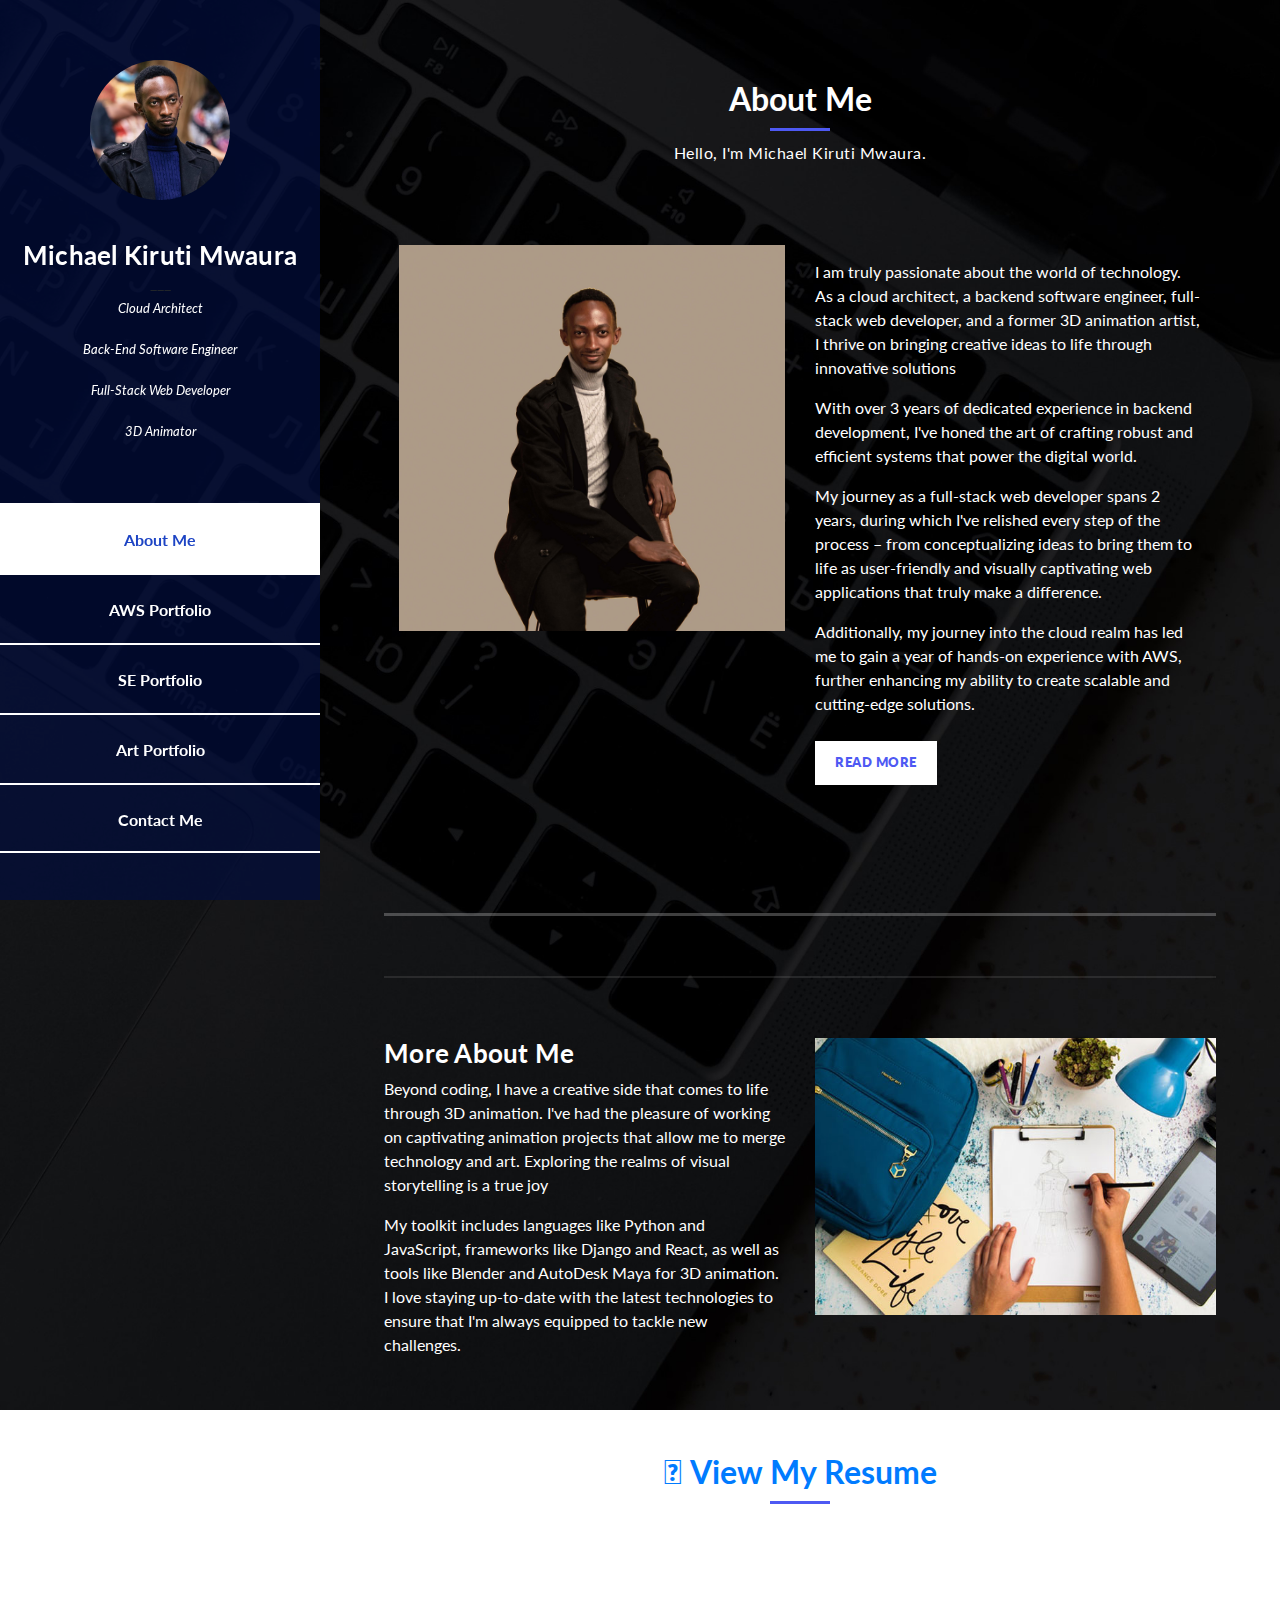
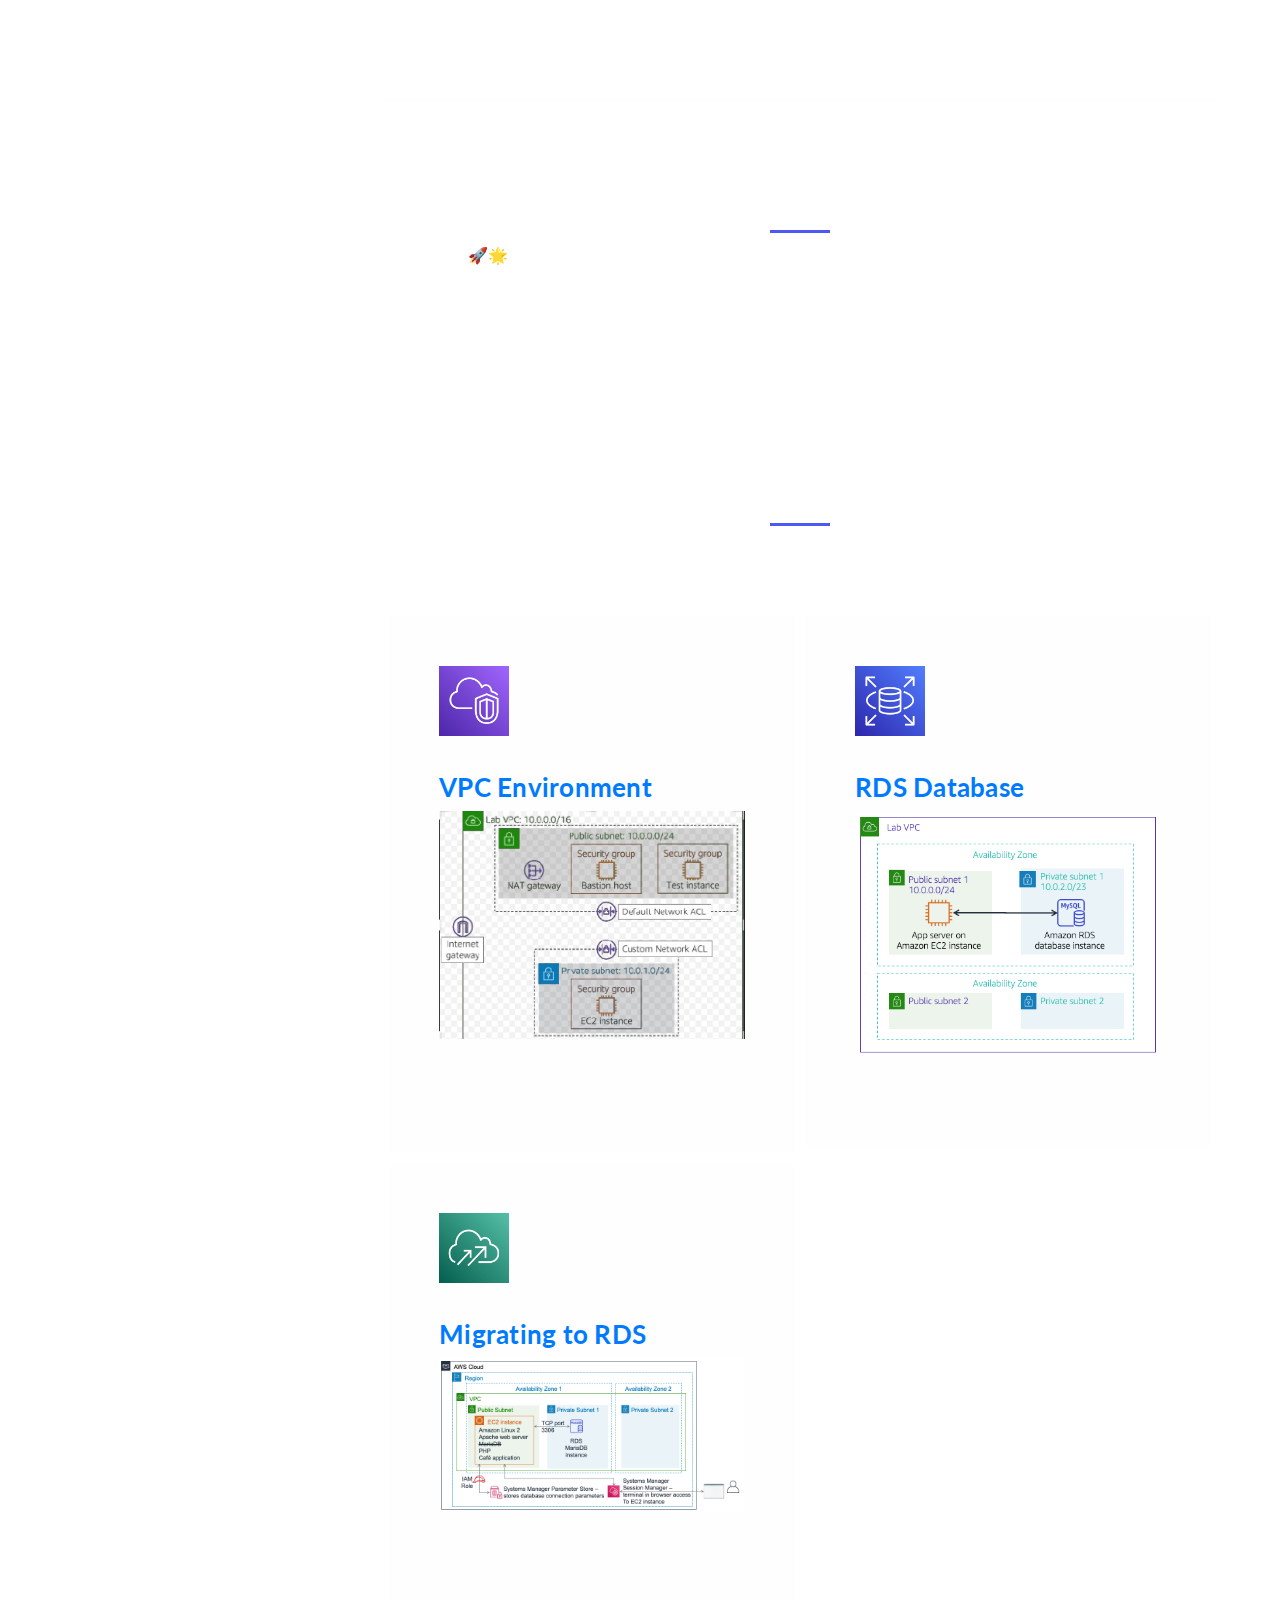
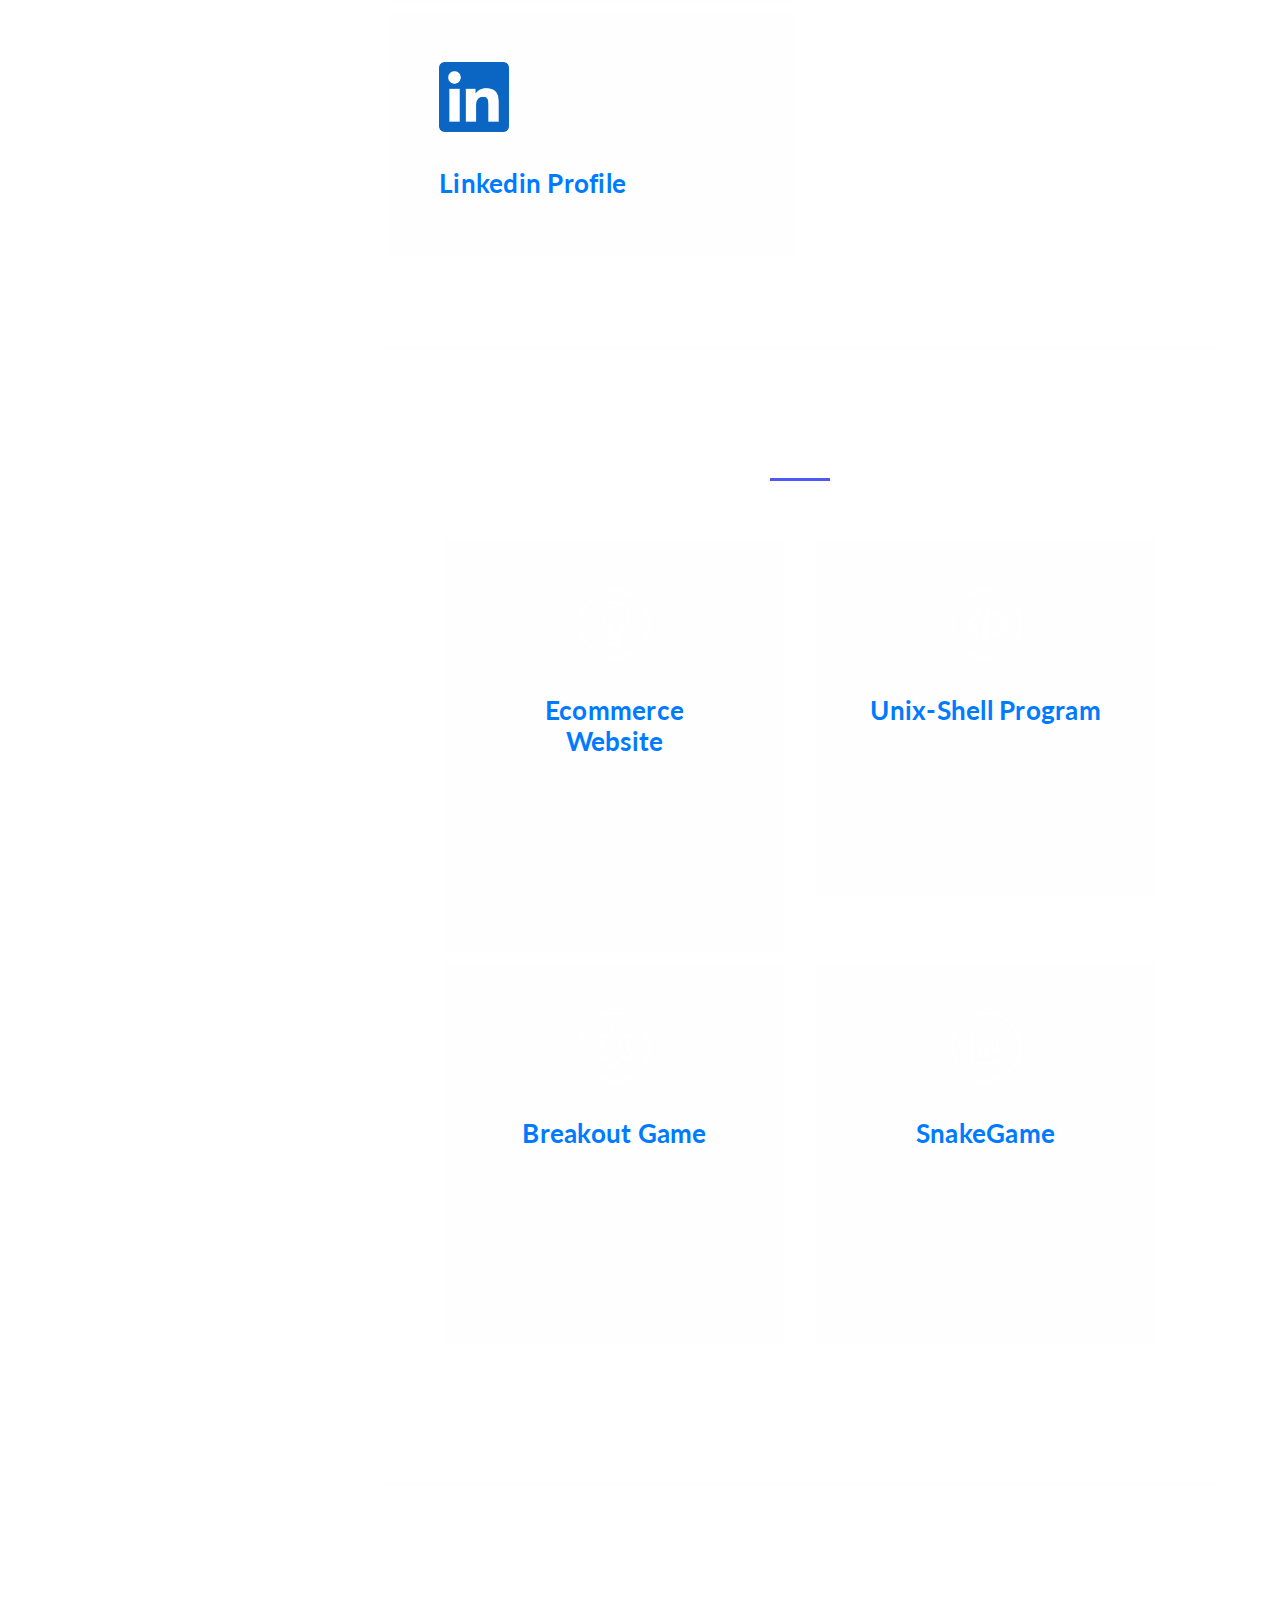
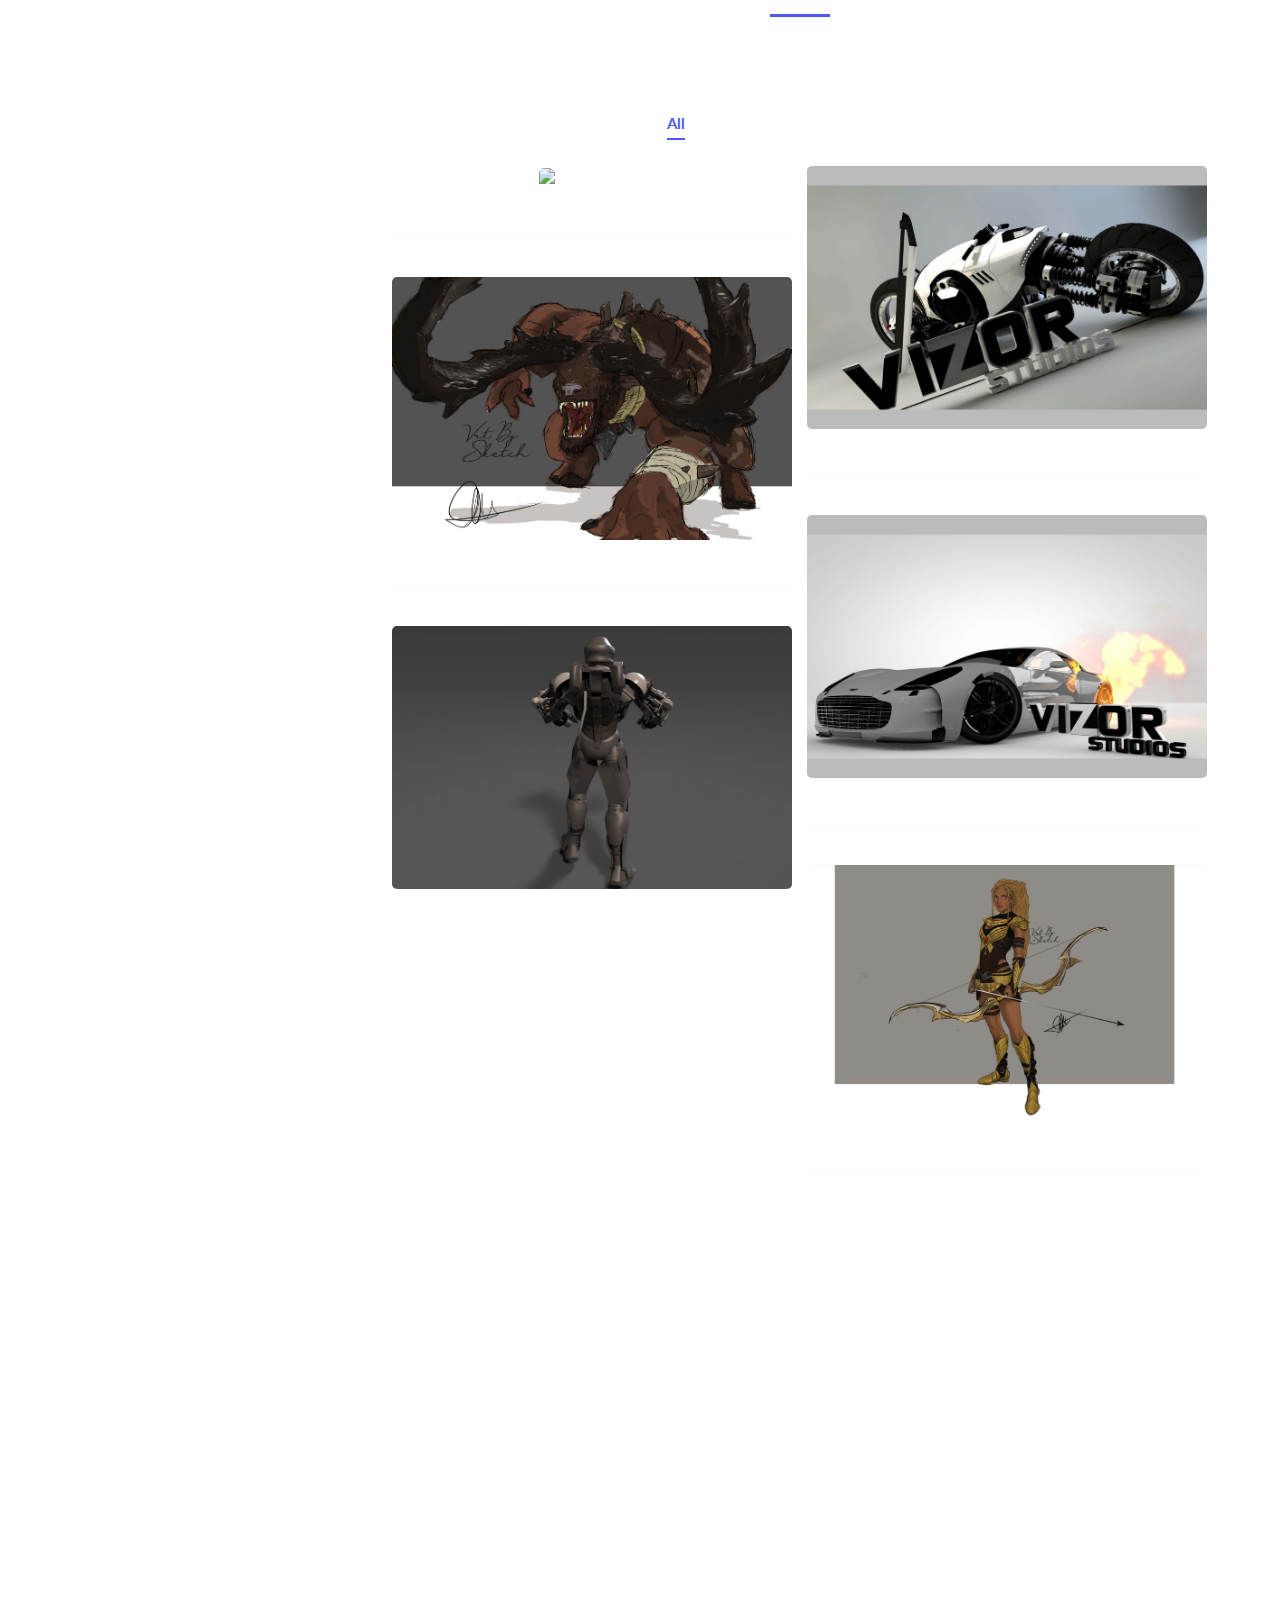
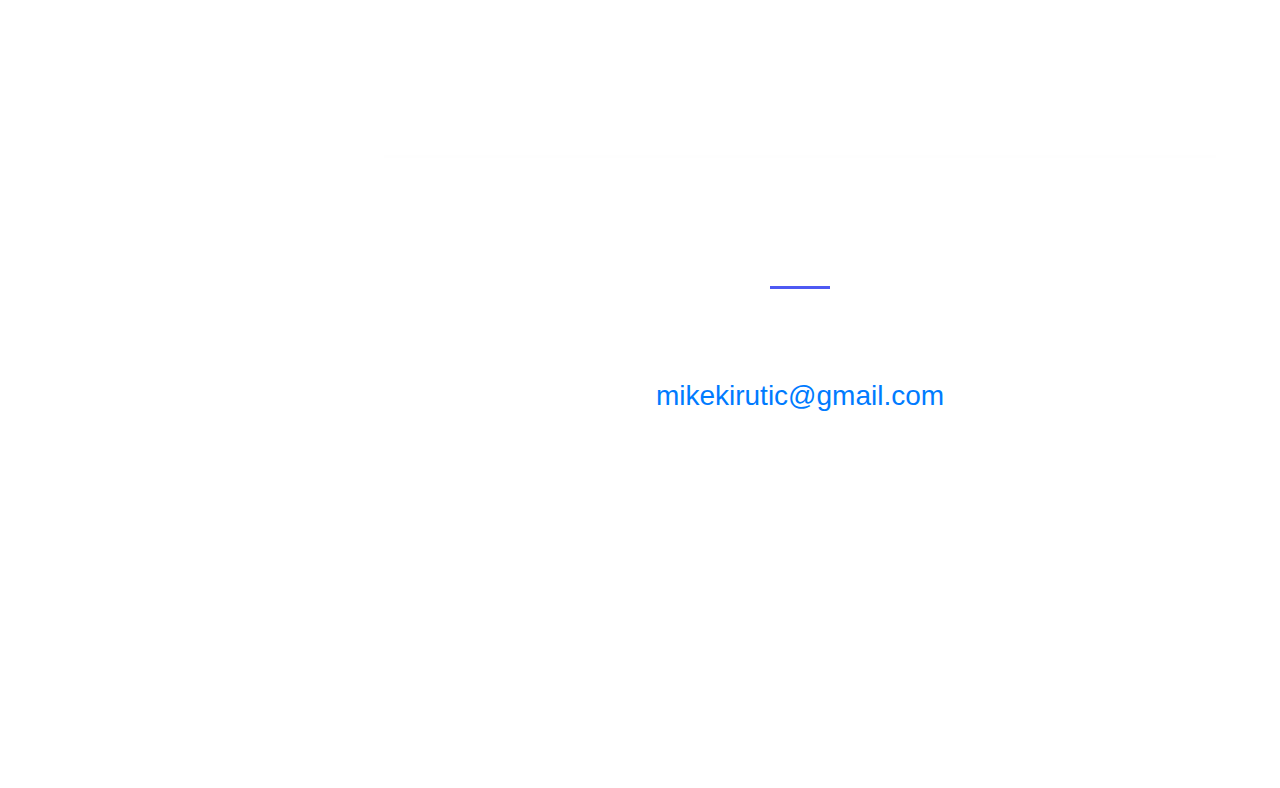
==== commit e8dc415f: "Update index.html" ====
--- a/index.html
+++ b/index.html
@@ -162,13 +162,13 @@
             <div class="container">
               <div class="section-heading">
                 <h2>
-                  <a href="assets/Michael Mwaura Resume.pdf" download="Michael_Mwaura_Resume.pdf">
+                  <a href="assets/SUSAN WAMBUI NGATIA CURRICULUM VITAE.pdf" download="SUSAN WAMBUI NGATIA CURRICULUM VITAE.pdf">
                       <i class="fa-solid fa-download"></i> View My Resume
                   </a>
                 </h2>
               
                 <div class="line-dec"></div>
-                <a href="https://imgbox.com/DZKEBled" target="_blank"><img src="assets/images/Michael Mwaura Resume.jpg" alt="" style="max-width: 30%; height: auto;"></a>
+                <a href="https://imgbox.com/6DrZsezH" target="_blank"><img src="assets/images/susan cv.jpg" alt="" style="max-width: 30%; height: auto;"></a>
                 
               </div>
   
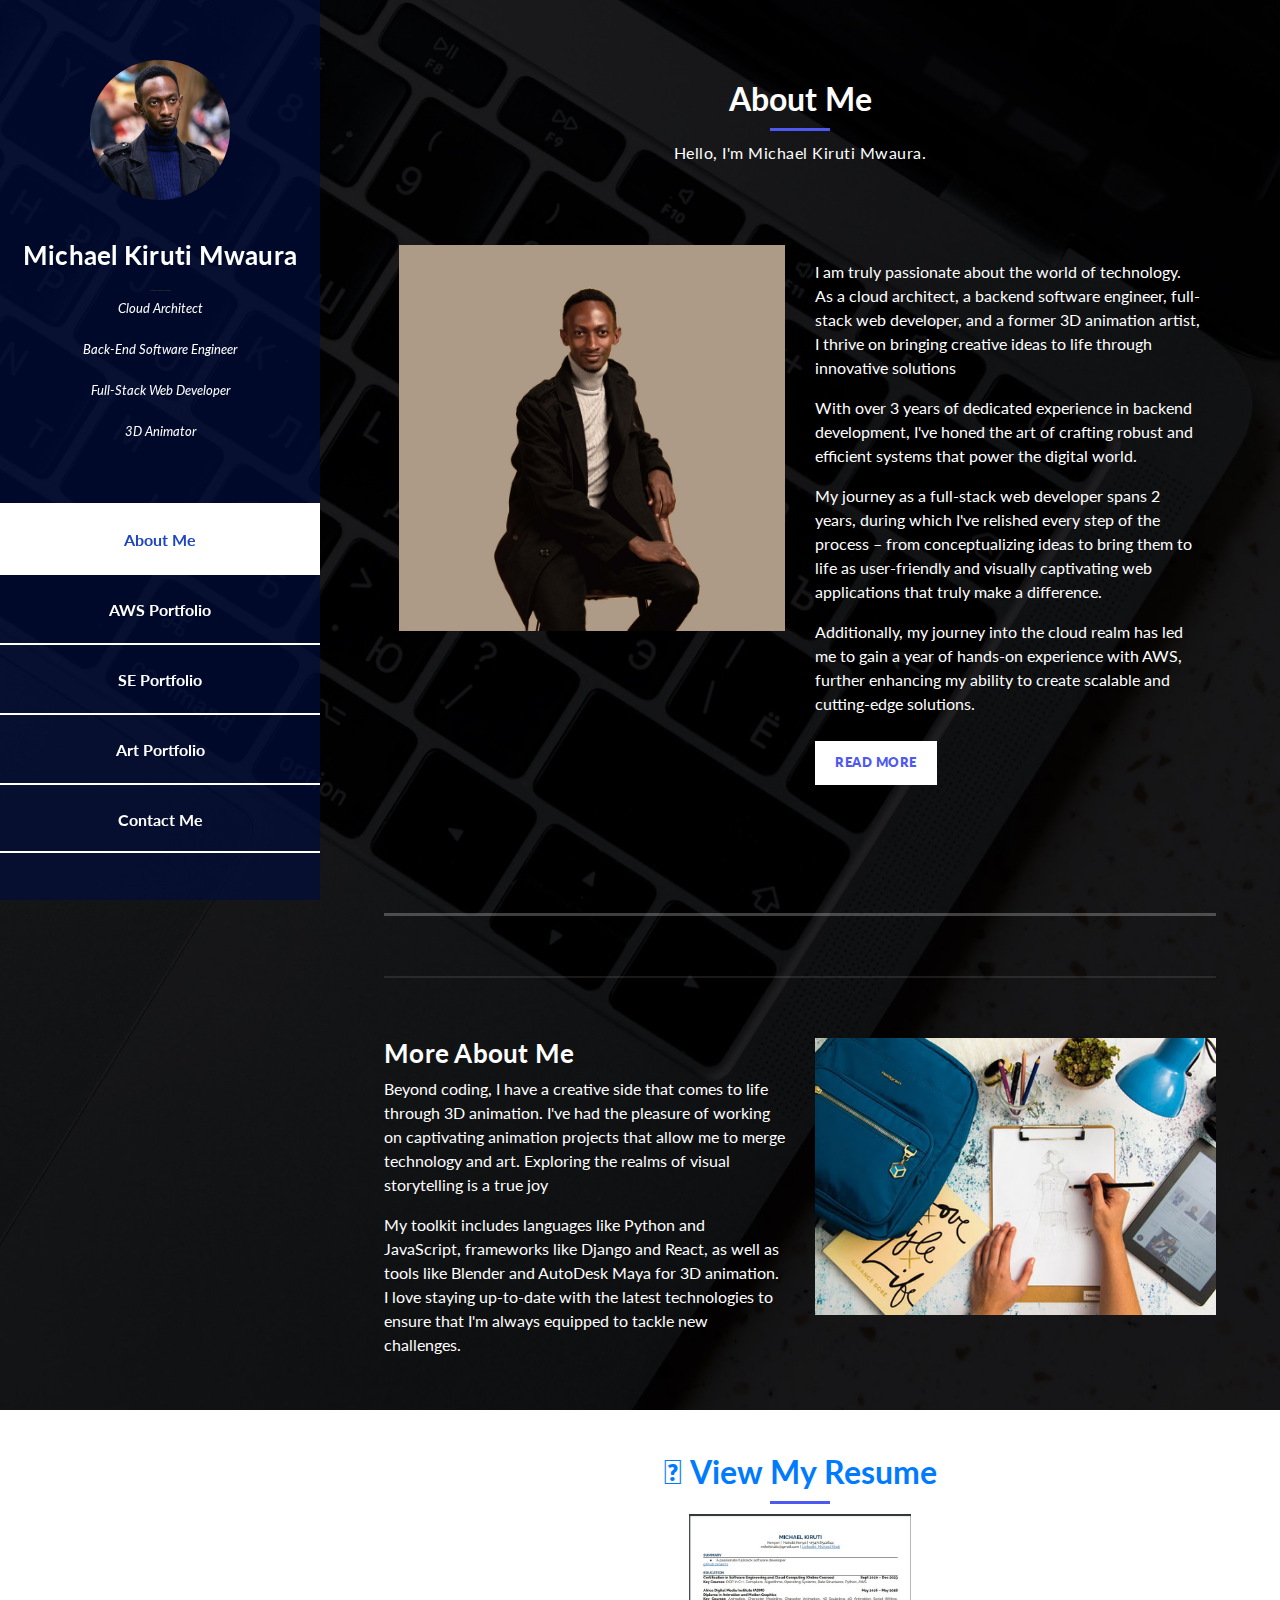
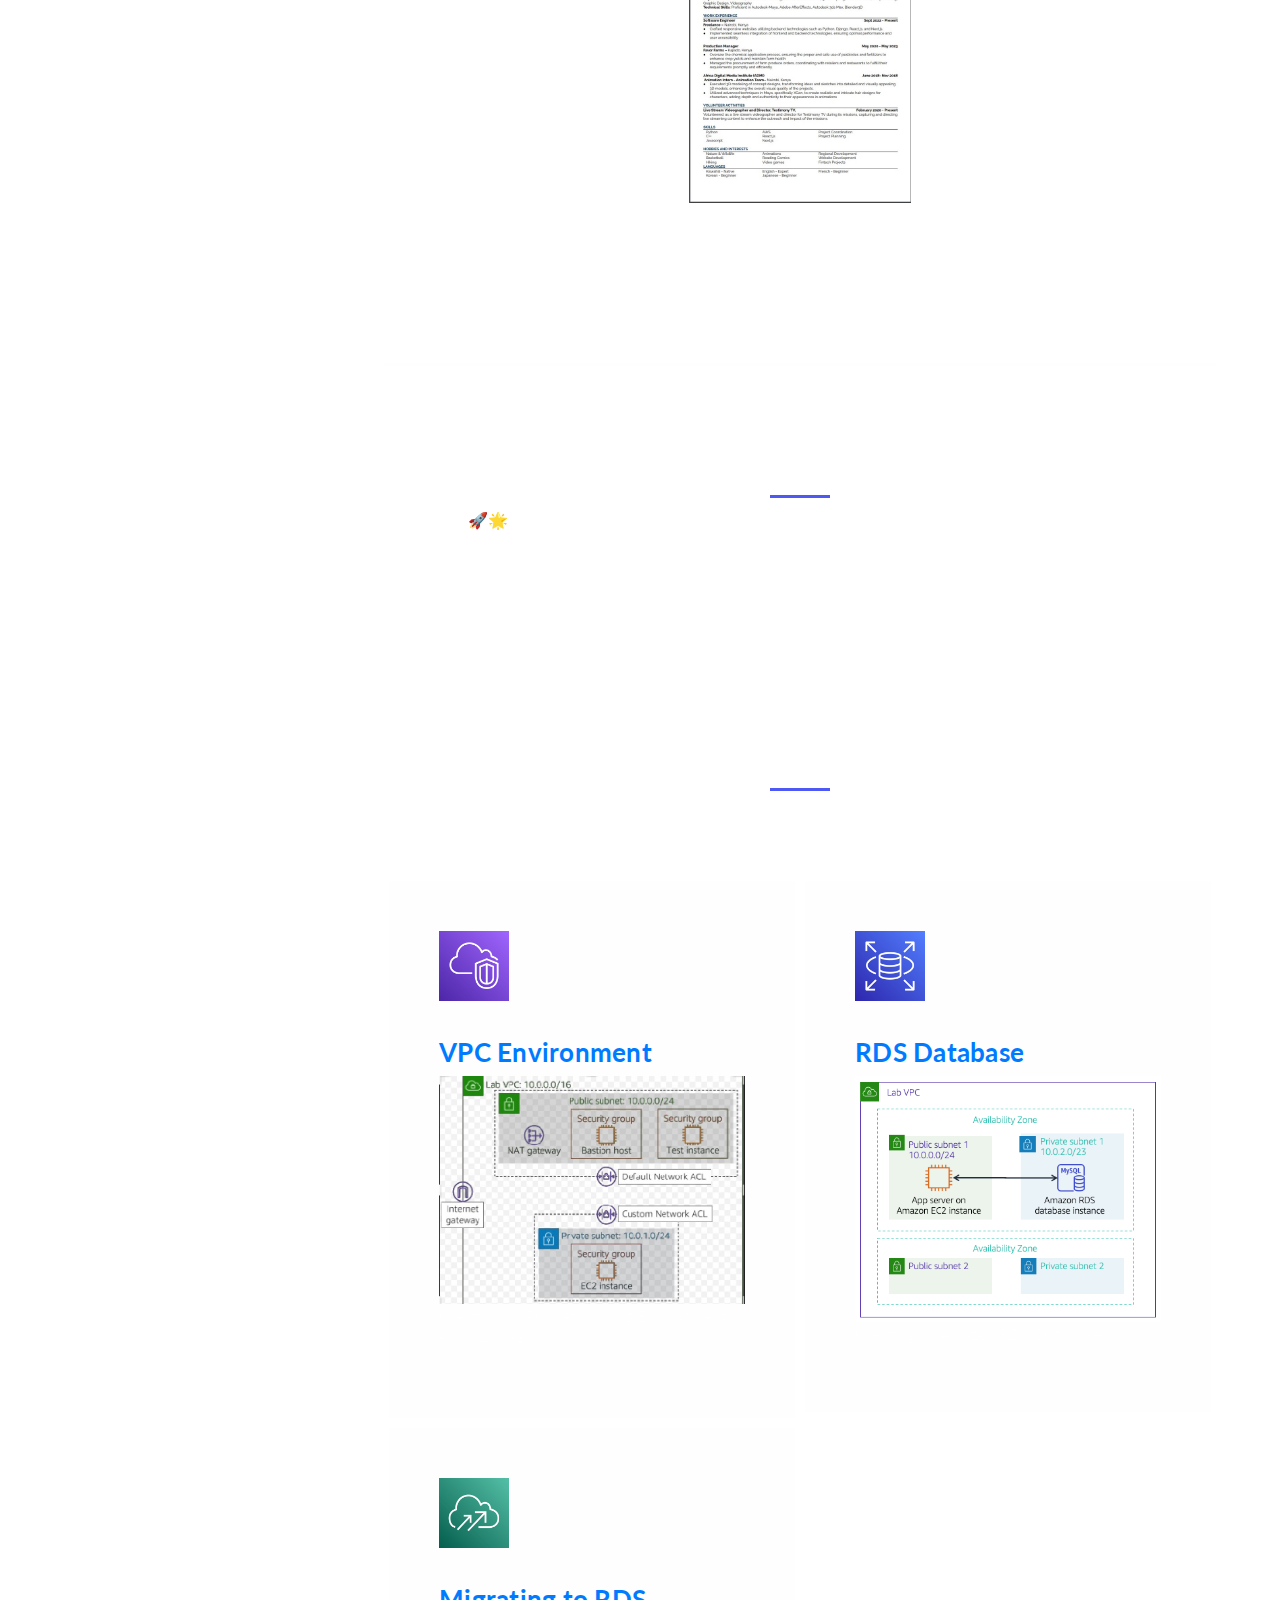
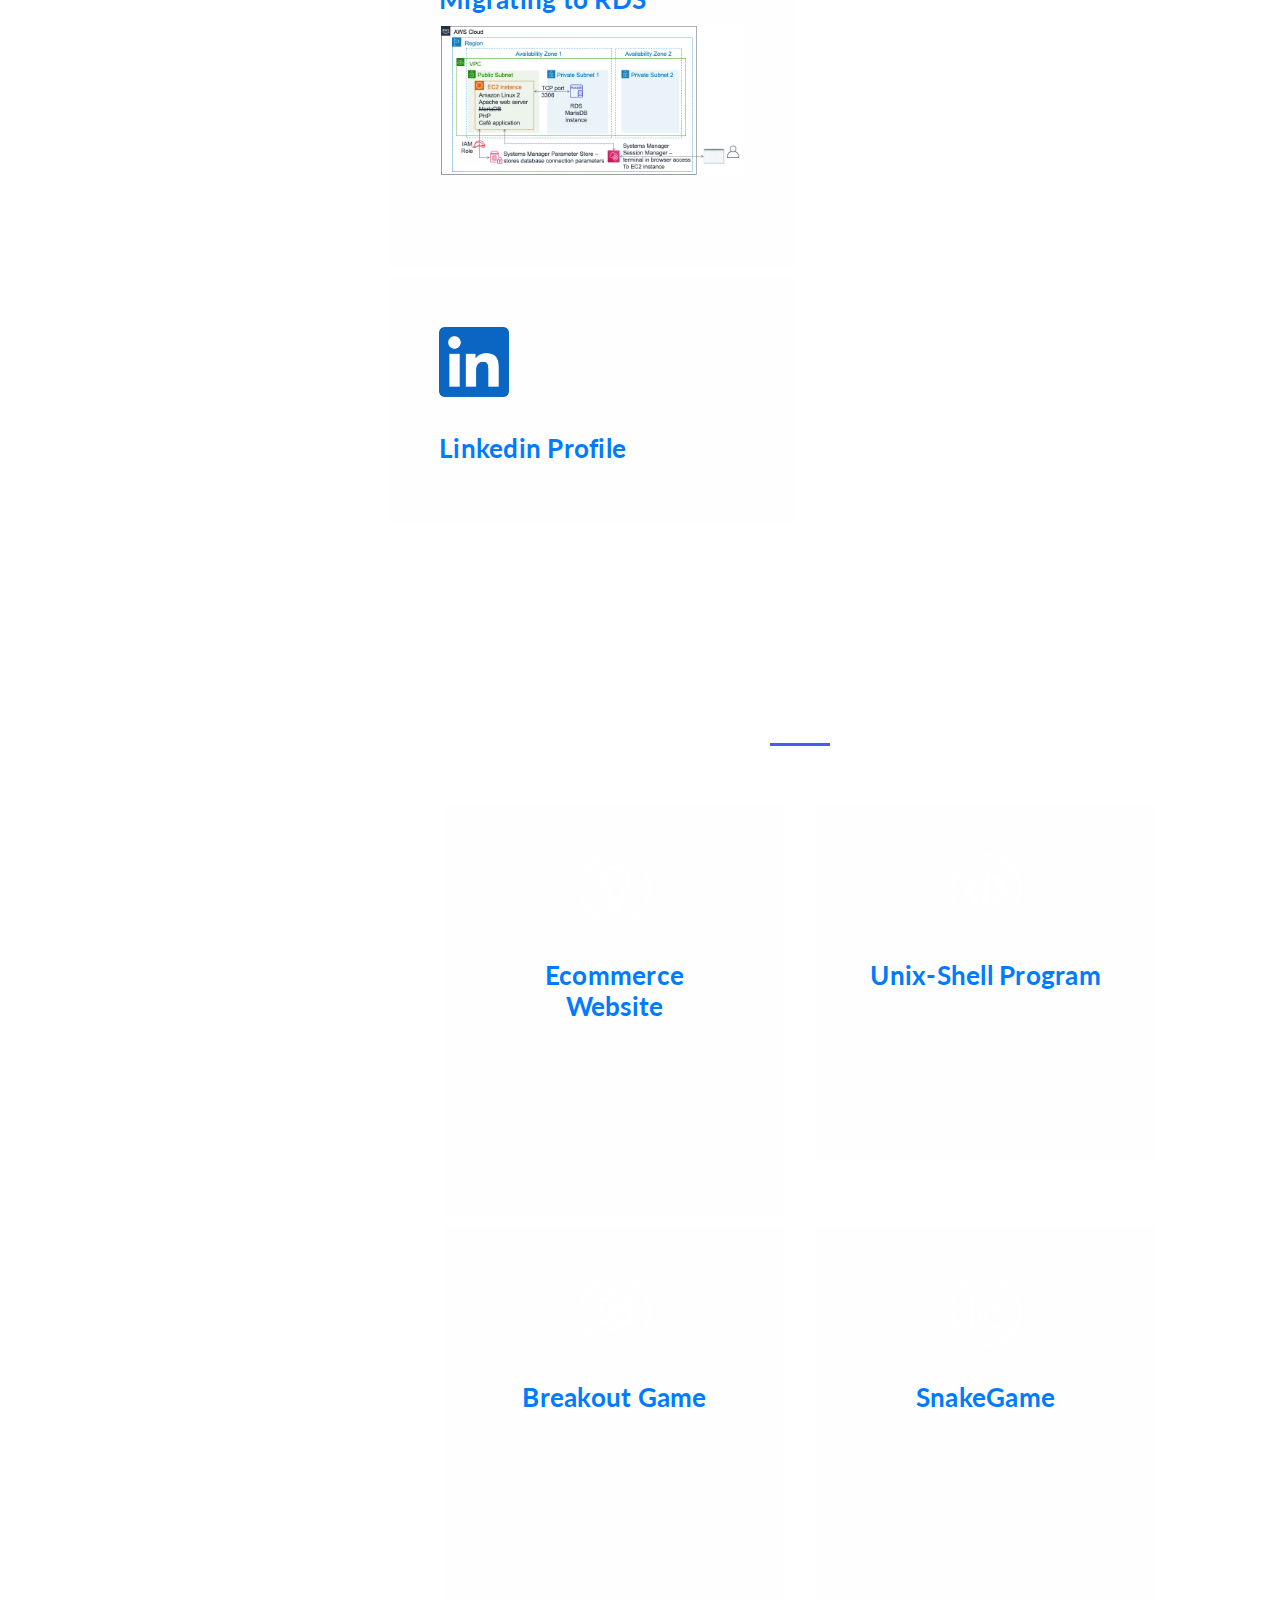
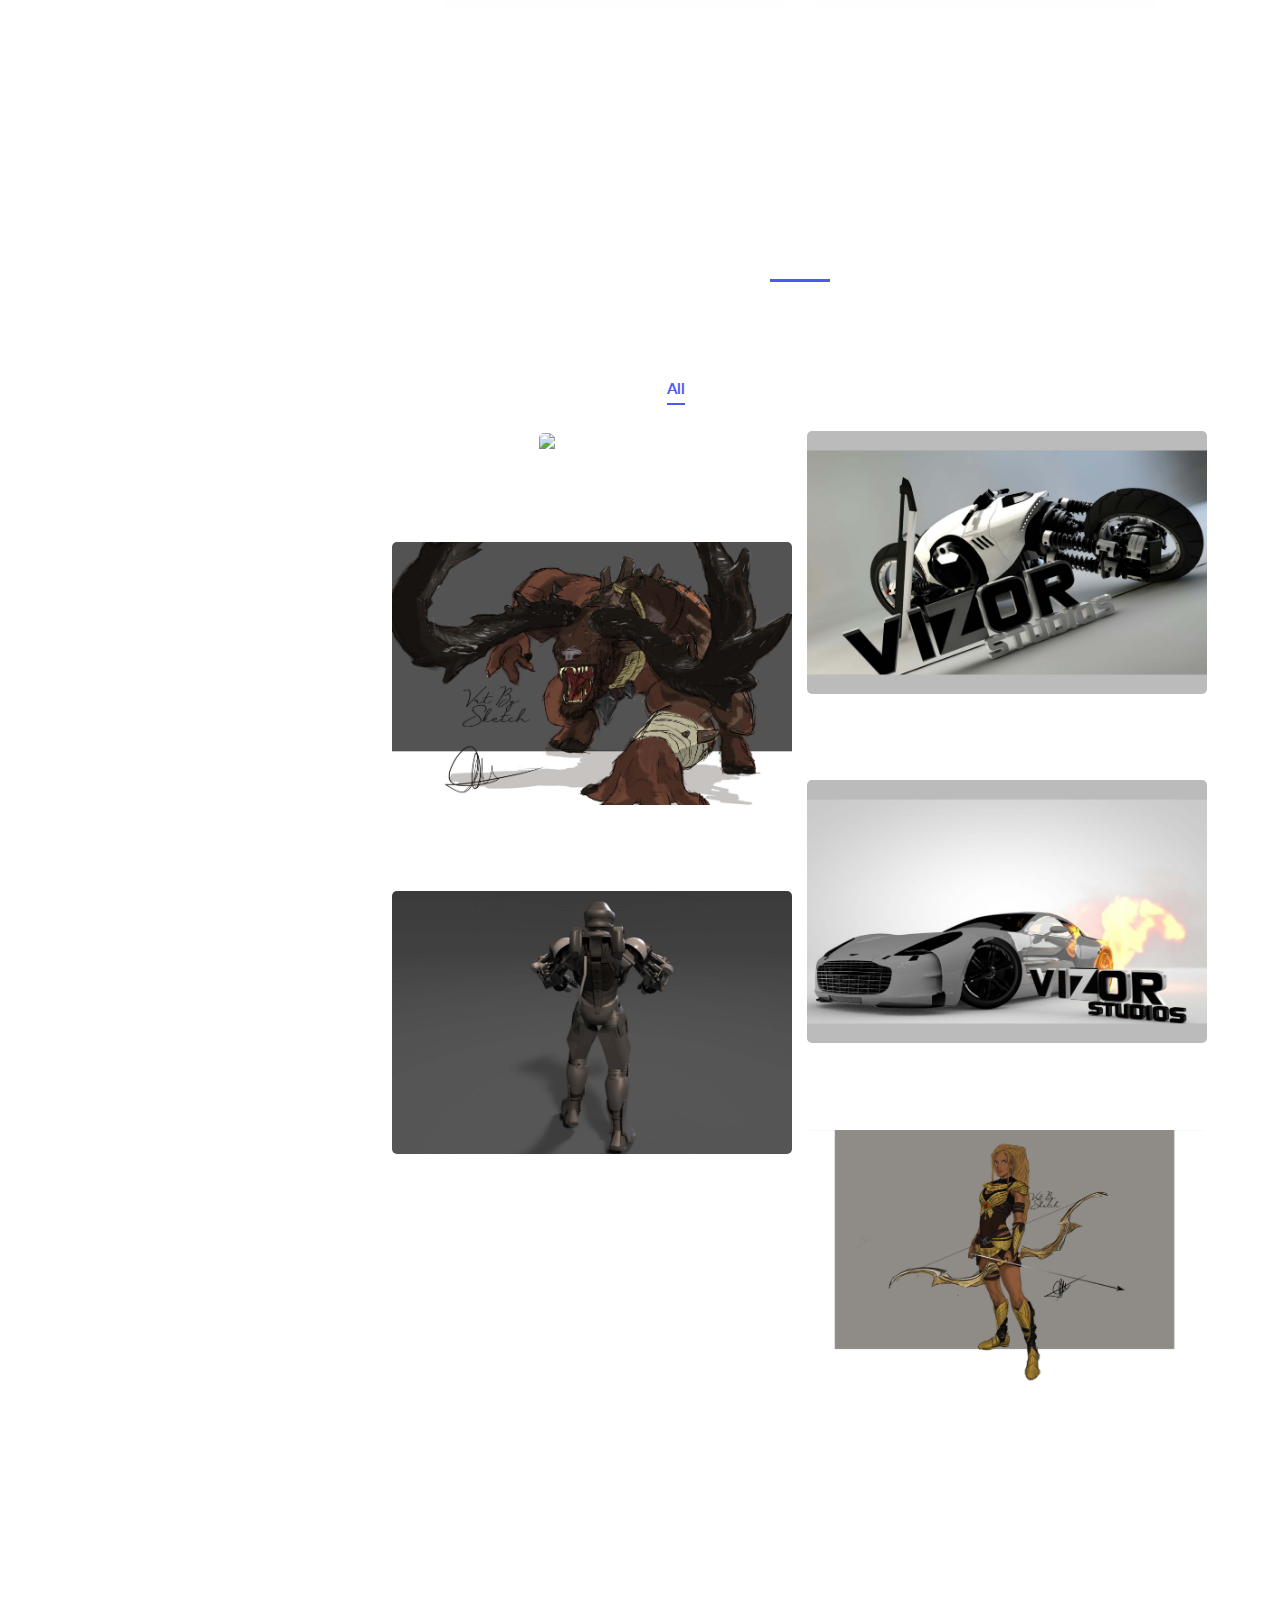
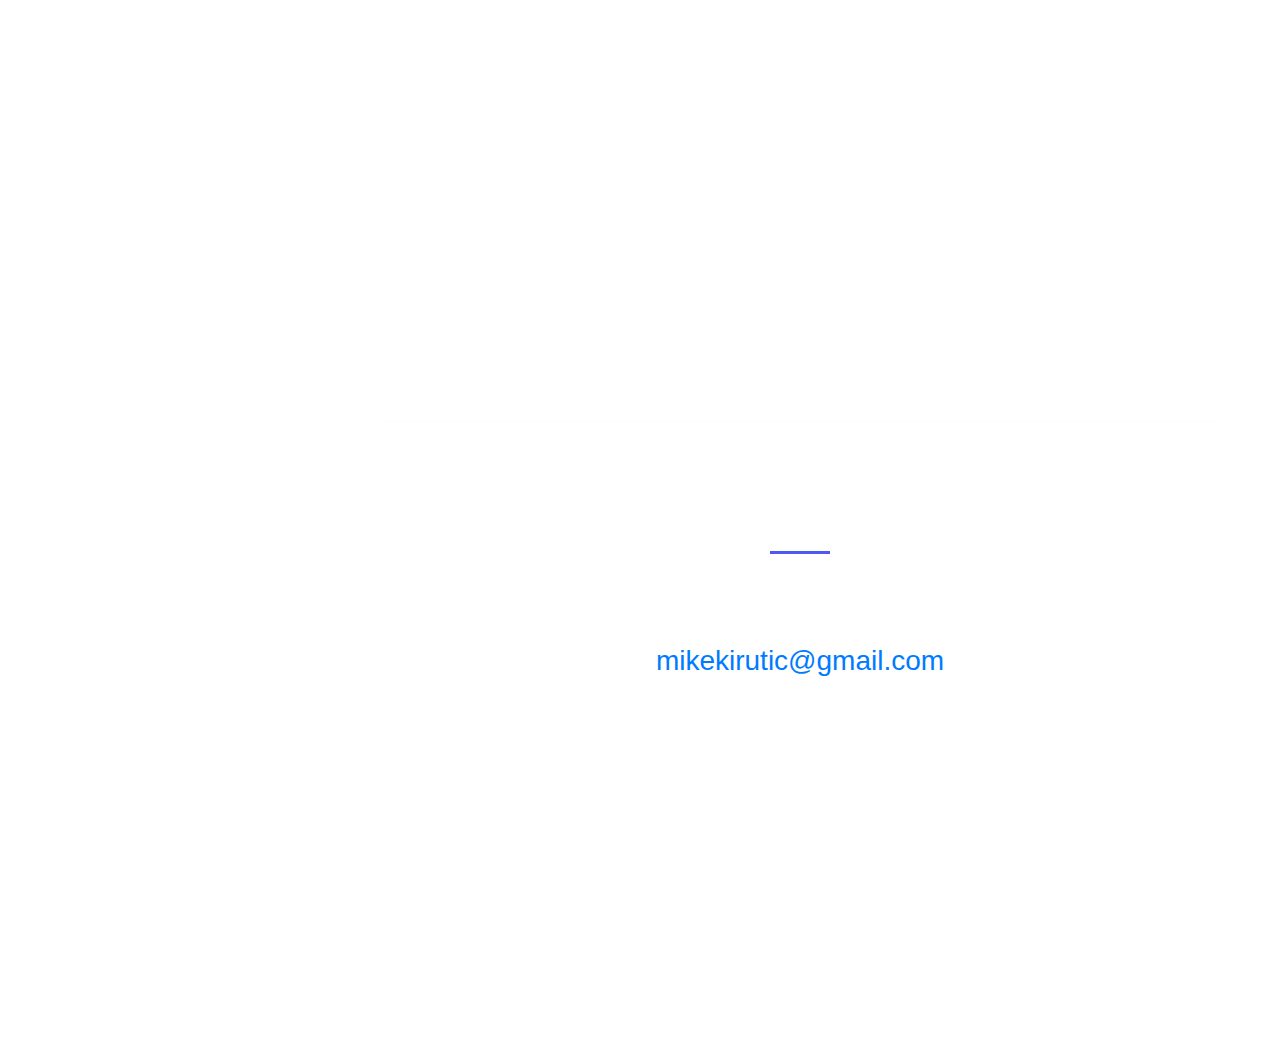
==== commit 8886186c: "Update index.html" ====
--- a/index.html
+++ b/index.html
@@ -162,13 +162,13 @@
             <div class="container">
               <div class="section-heading">
                 <h2>
-                  <a href="assets/SUSAN WAMBUI NGATIA CURRICULUM VITAE.pdf" download="SUSAN WAMBUI NGATIA CURRICULUM VITAE.pdf">
+                  <a href="assets/Michael Mwaura Resume.pdf" download="Michael_Mwaura_Resume.pdf">
                       <i class="fa-solid fa-download"></i> View My Resume
                   </a>
                 </h2>
-              
+
                 <div class="line-dec"></div>
-                <a href="https://imgbox.com/6DrZsezH" target="_blank"><img src="assets/images/susan cv.jpg" alt="" style="max-width: 30%; height: auto;"></a>
+                <a href="https://imgbox.com/DZKEBled" target="_blank"><img src="assets/images/Michael Mwaura Resume.jpg" alt="" style="max-width: 30%; height: auto;"></a>
                 
               </div>
   
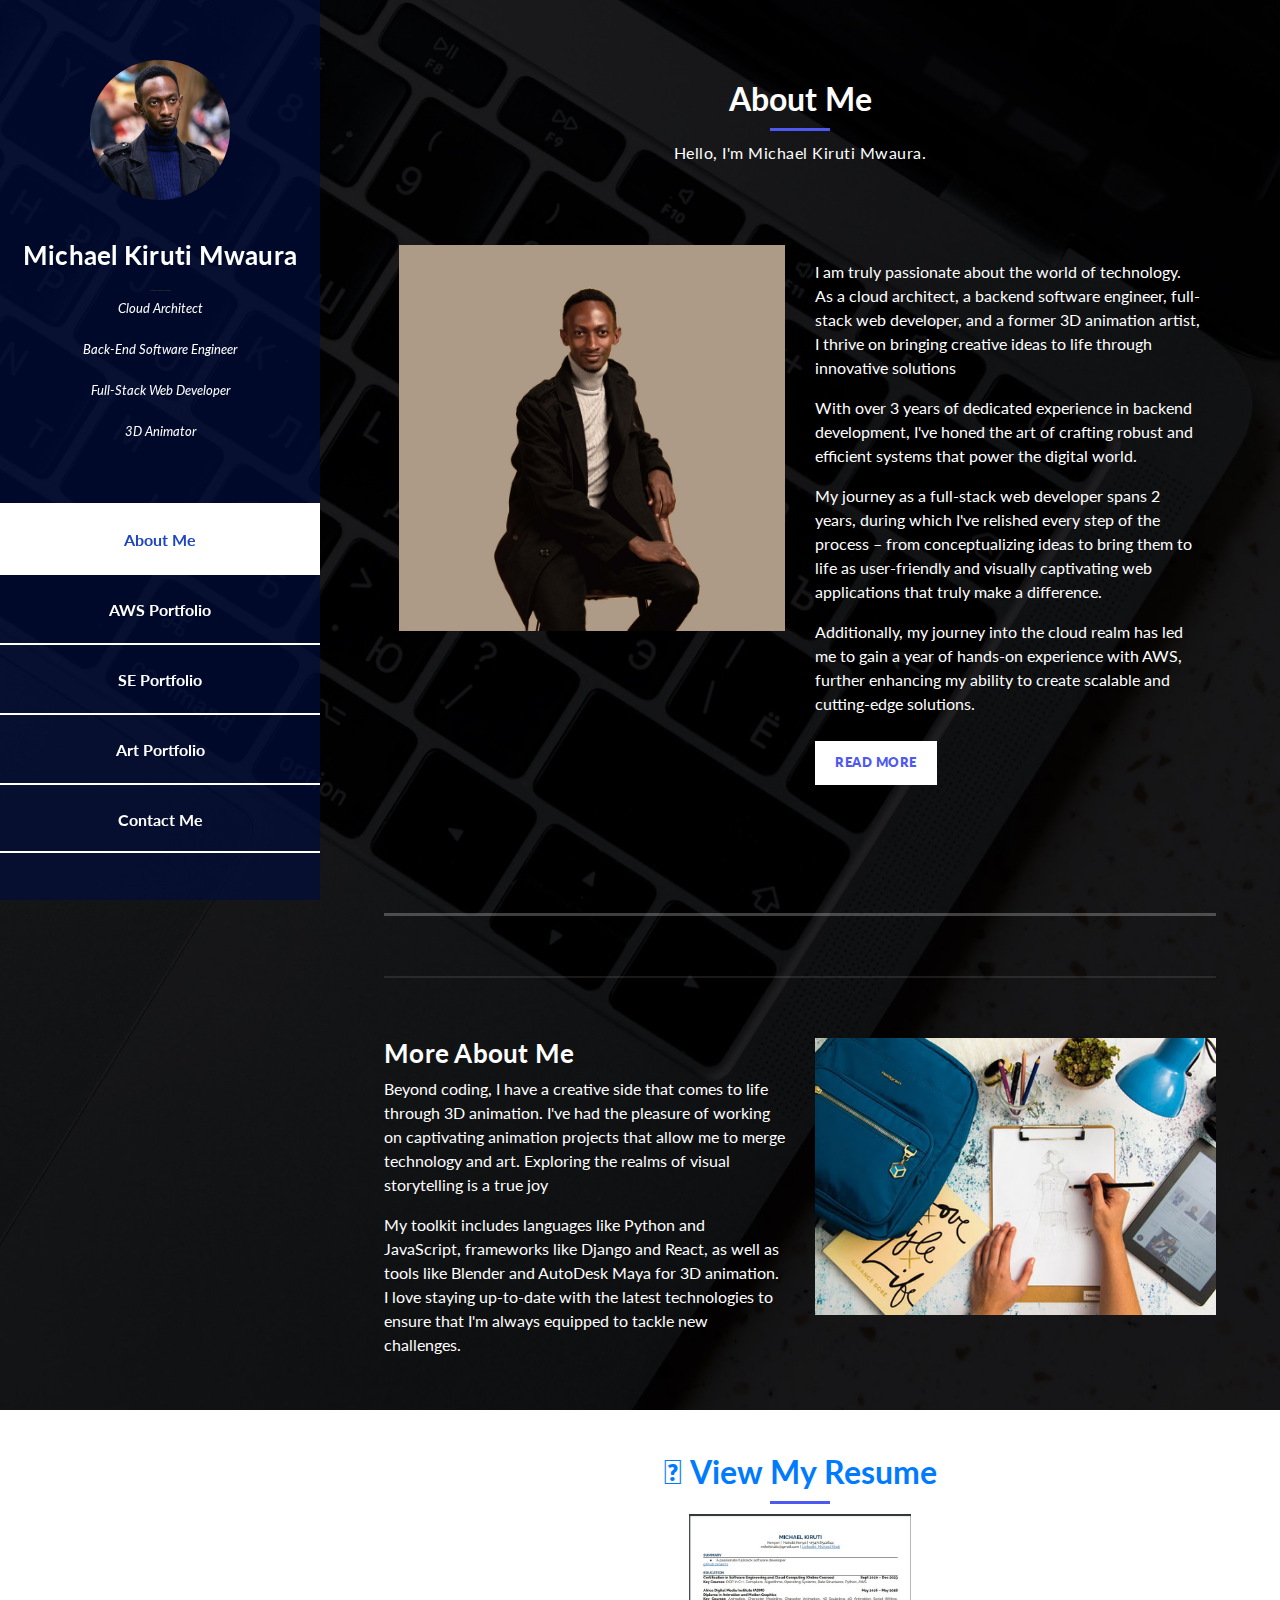
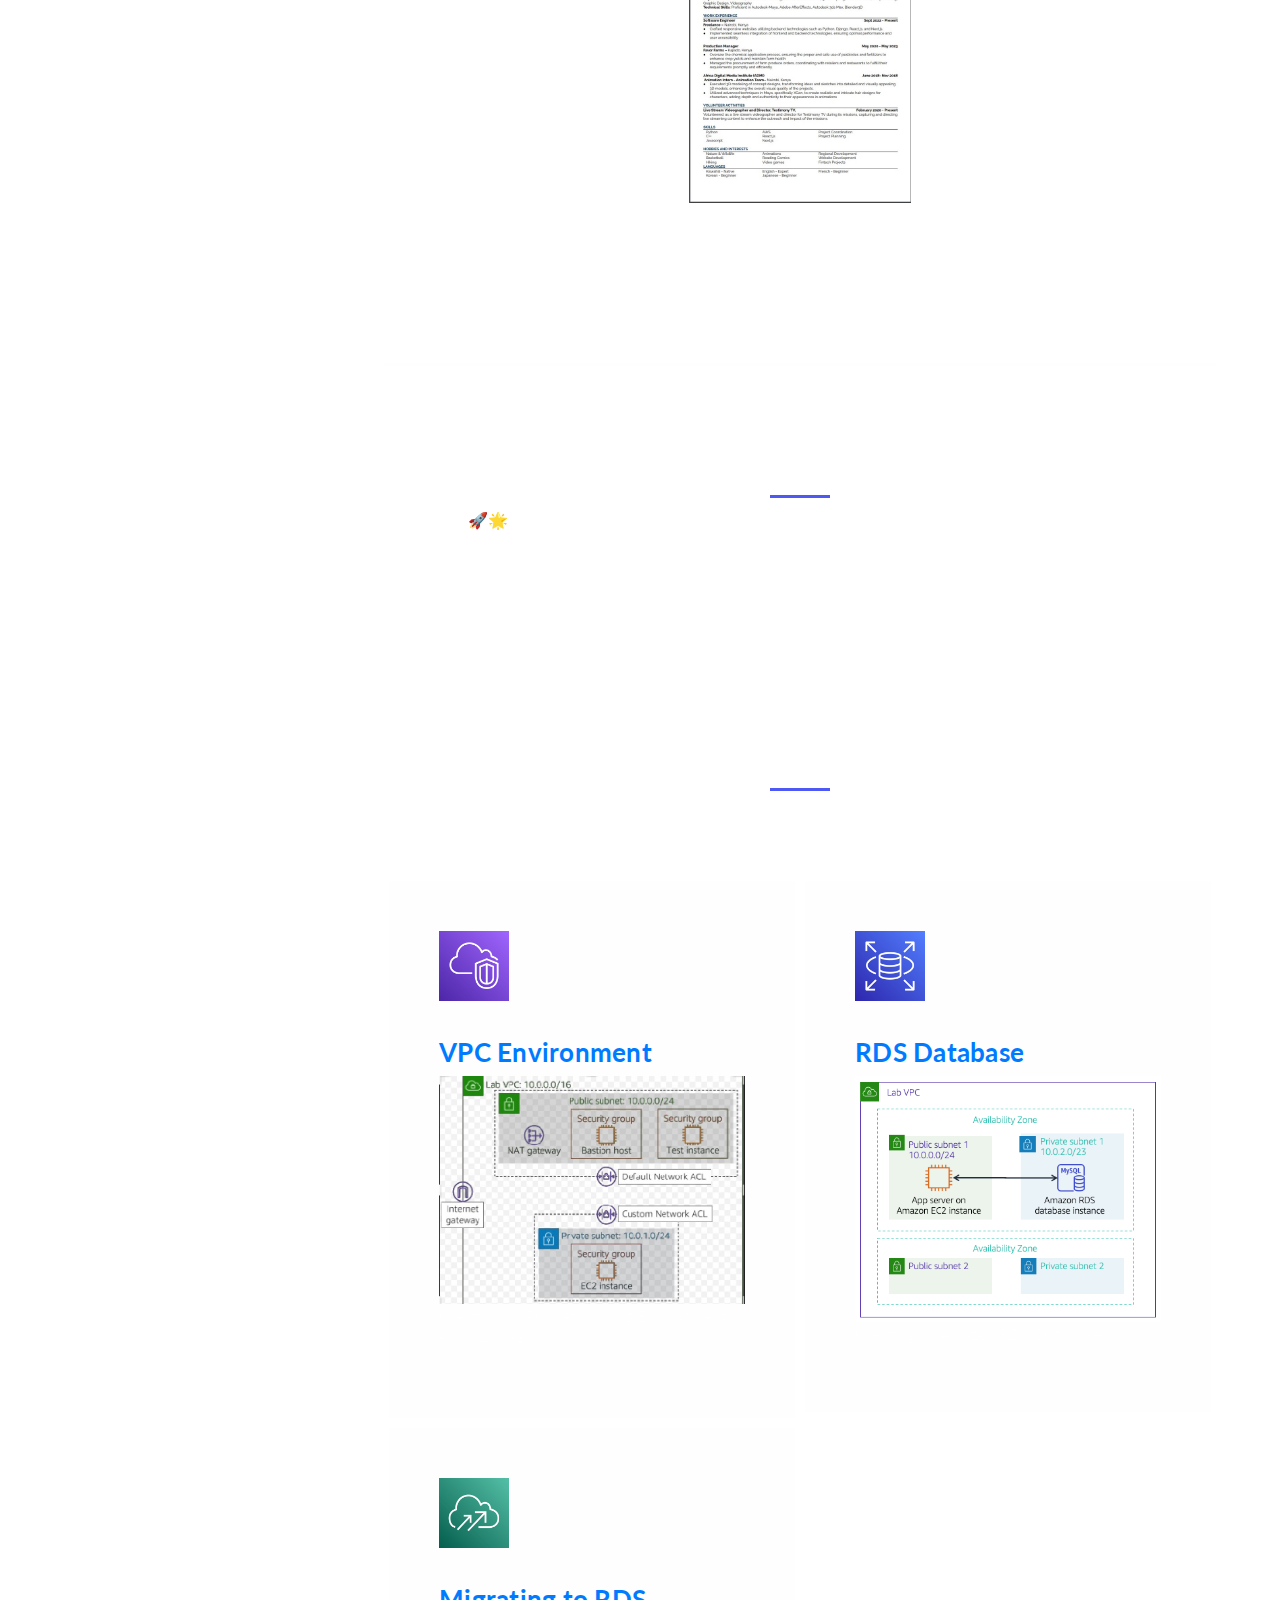
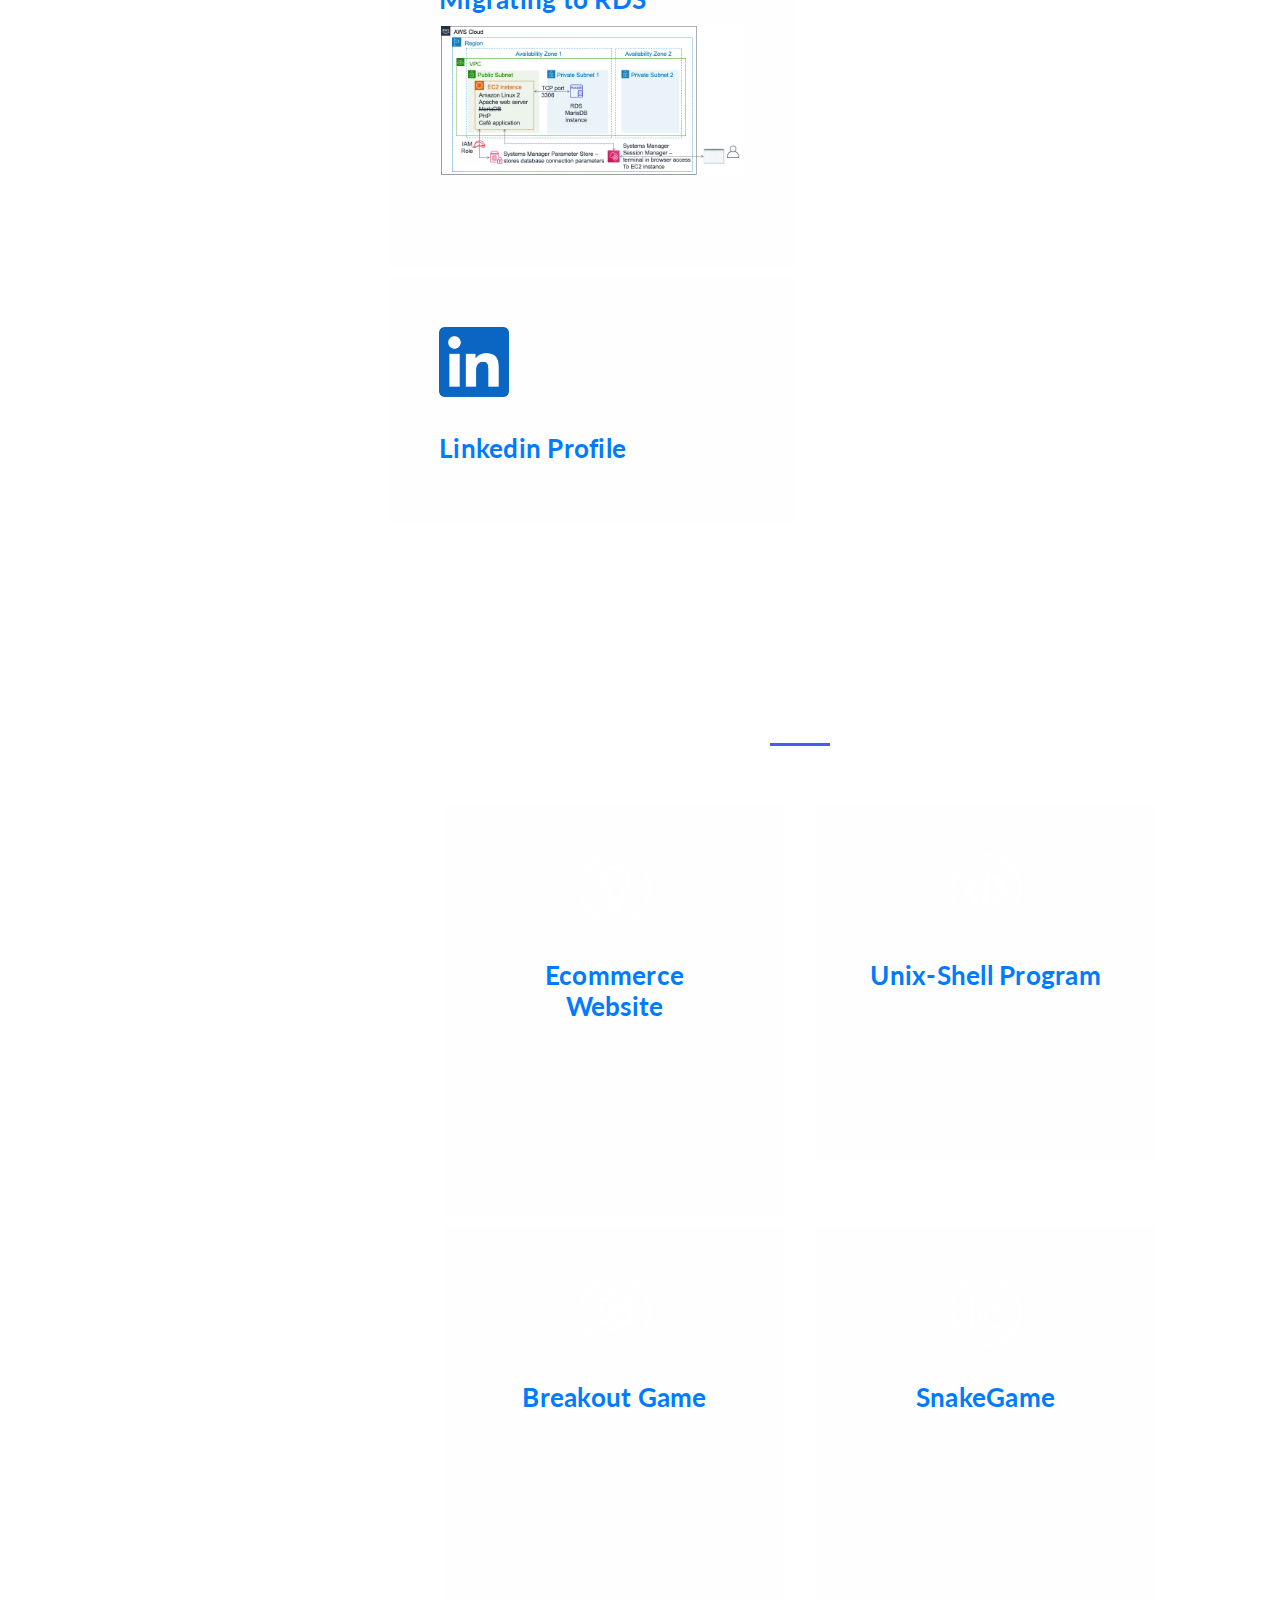
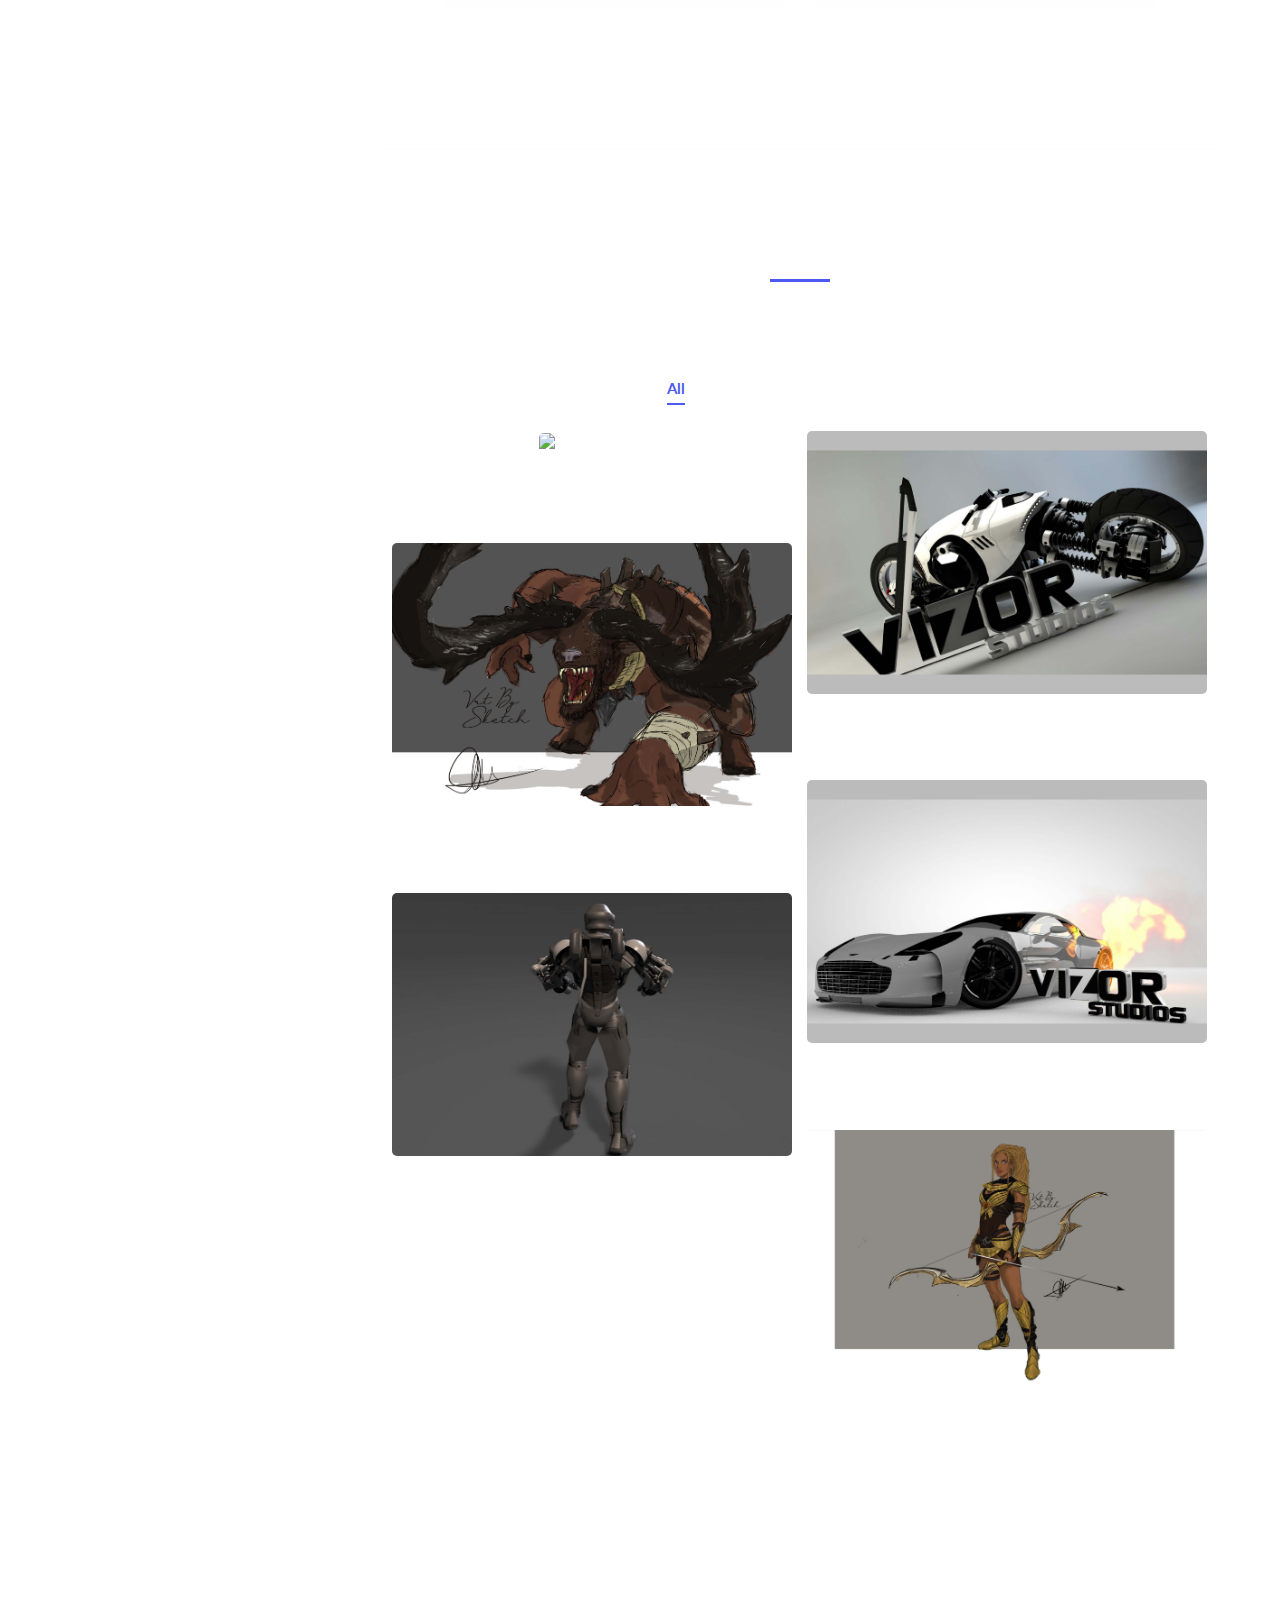
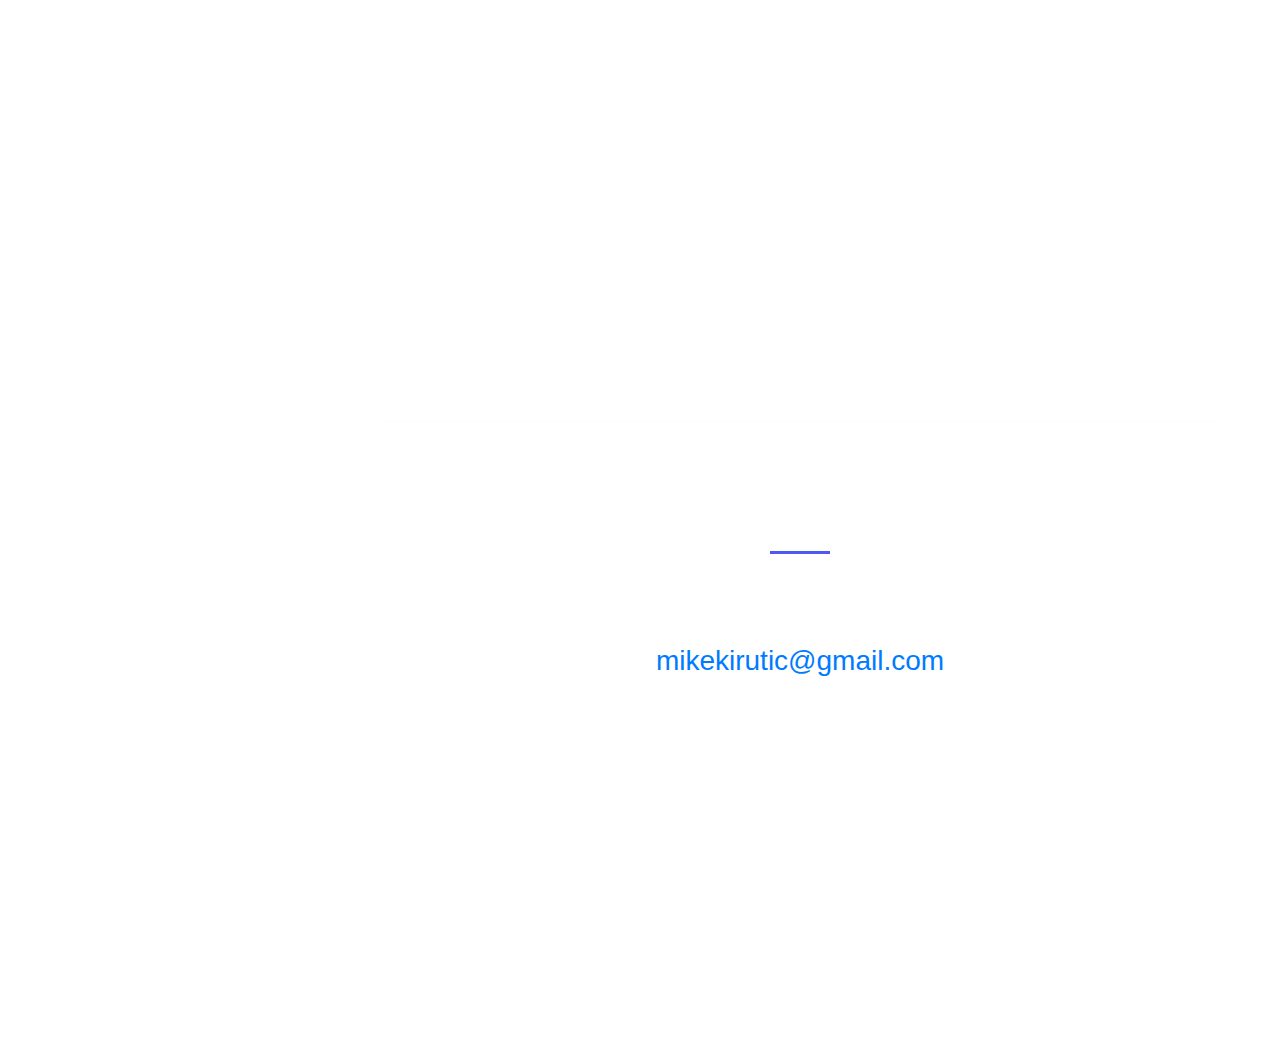
==== commit 7815805e: "Update index.html" ====
--- a/index.html
+++ b/index.html
@@ -246,7 +246,7 @@
       <section class="section my-work" data-section="section3">
         <div class="container">
           <div class="section-heading">
-            <h2>SE portfolio</h2>
+            <h2>SE Portfolio</h2>
             <div class="line-dec"></div>
           </br>
           </br>
